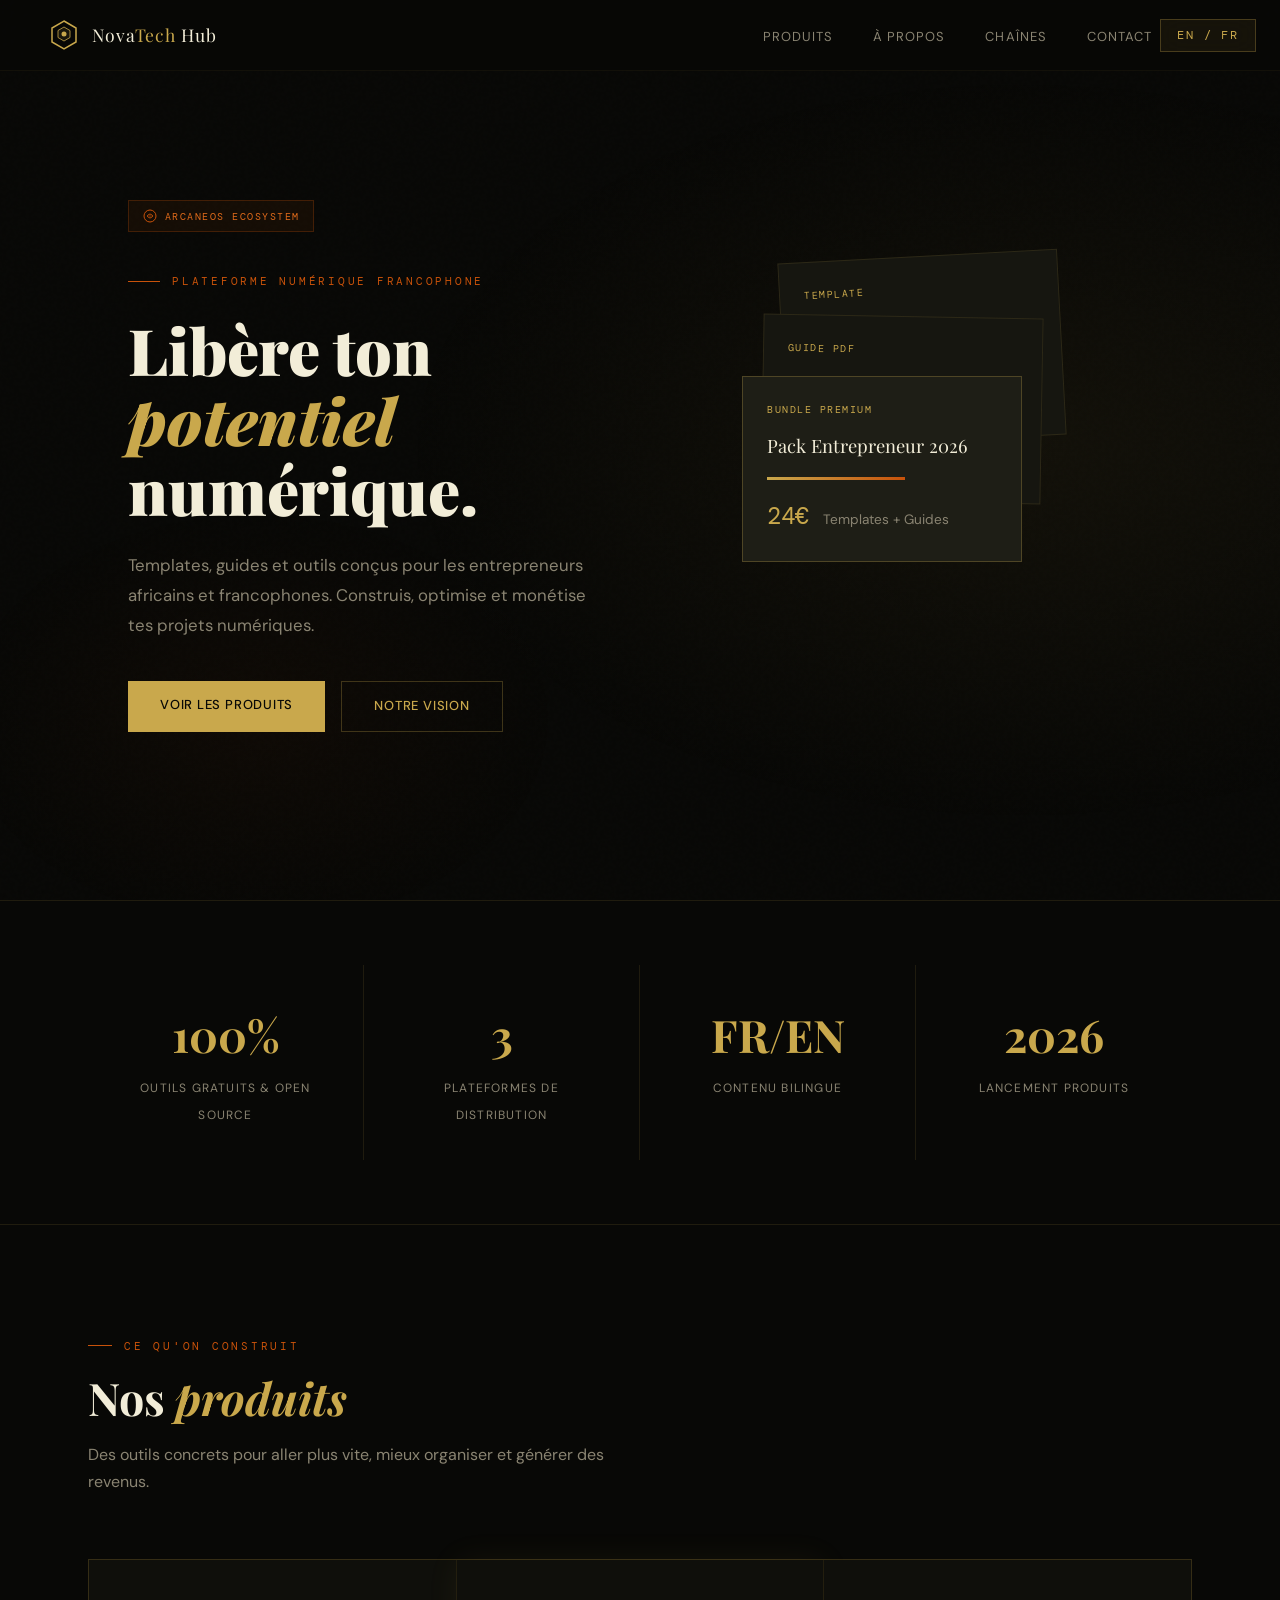
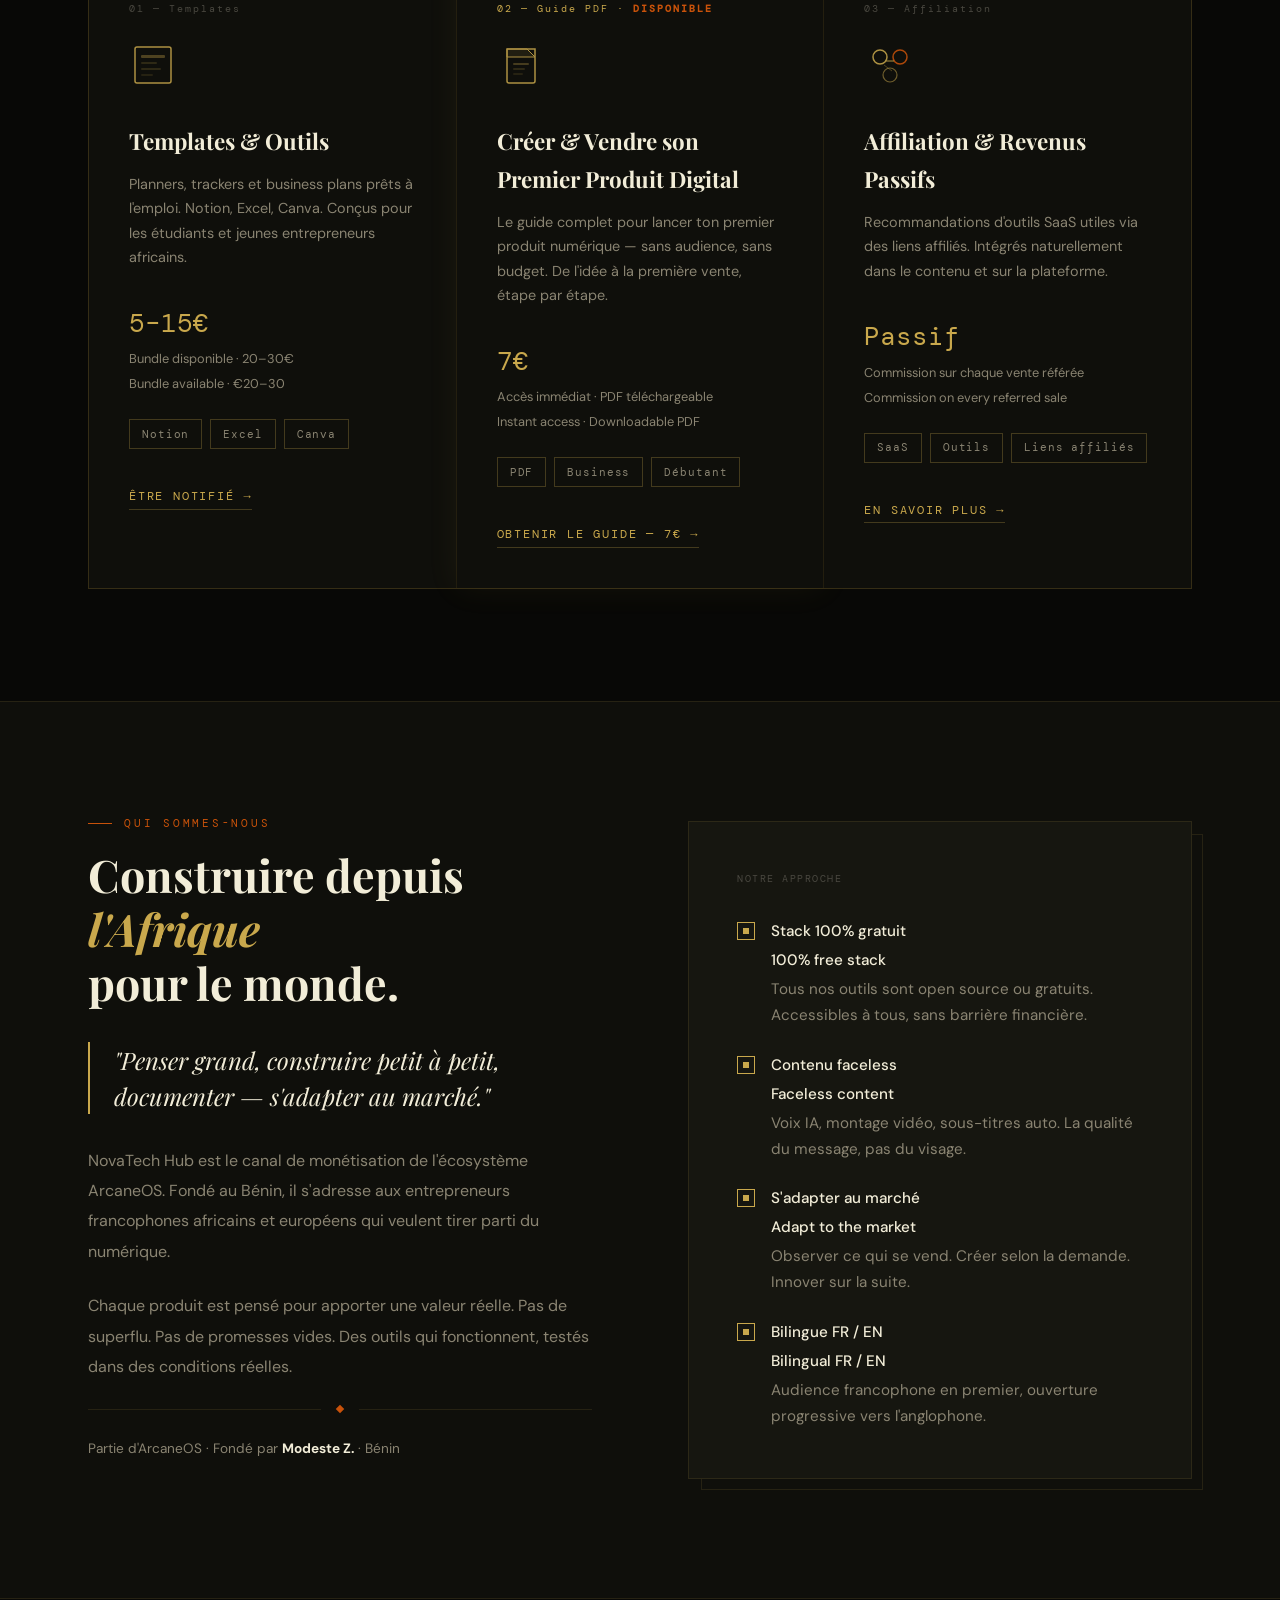
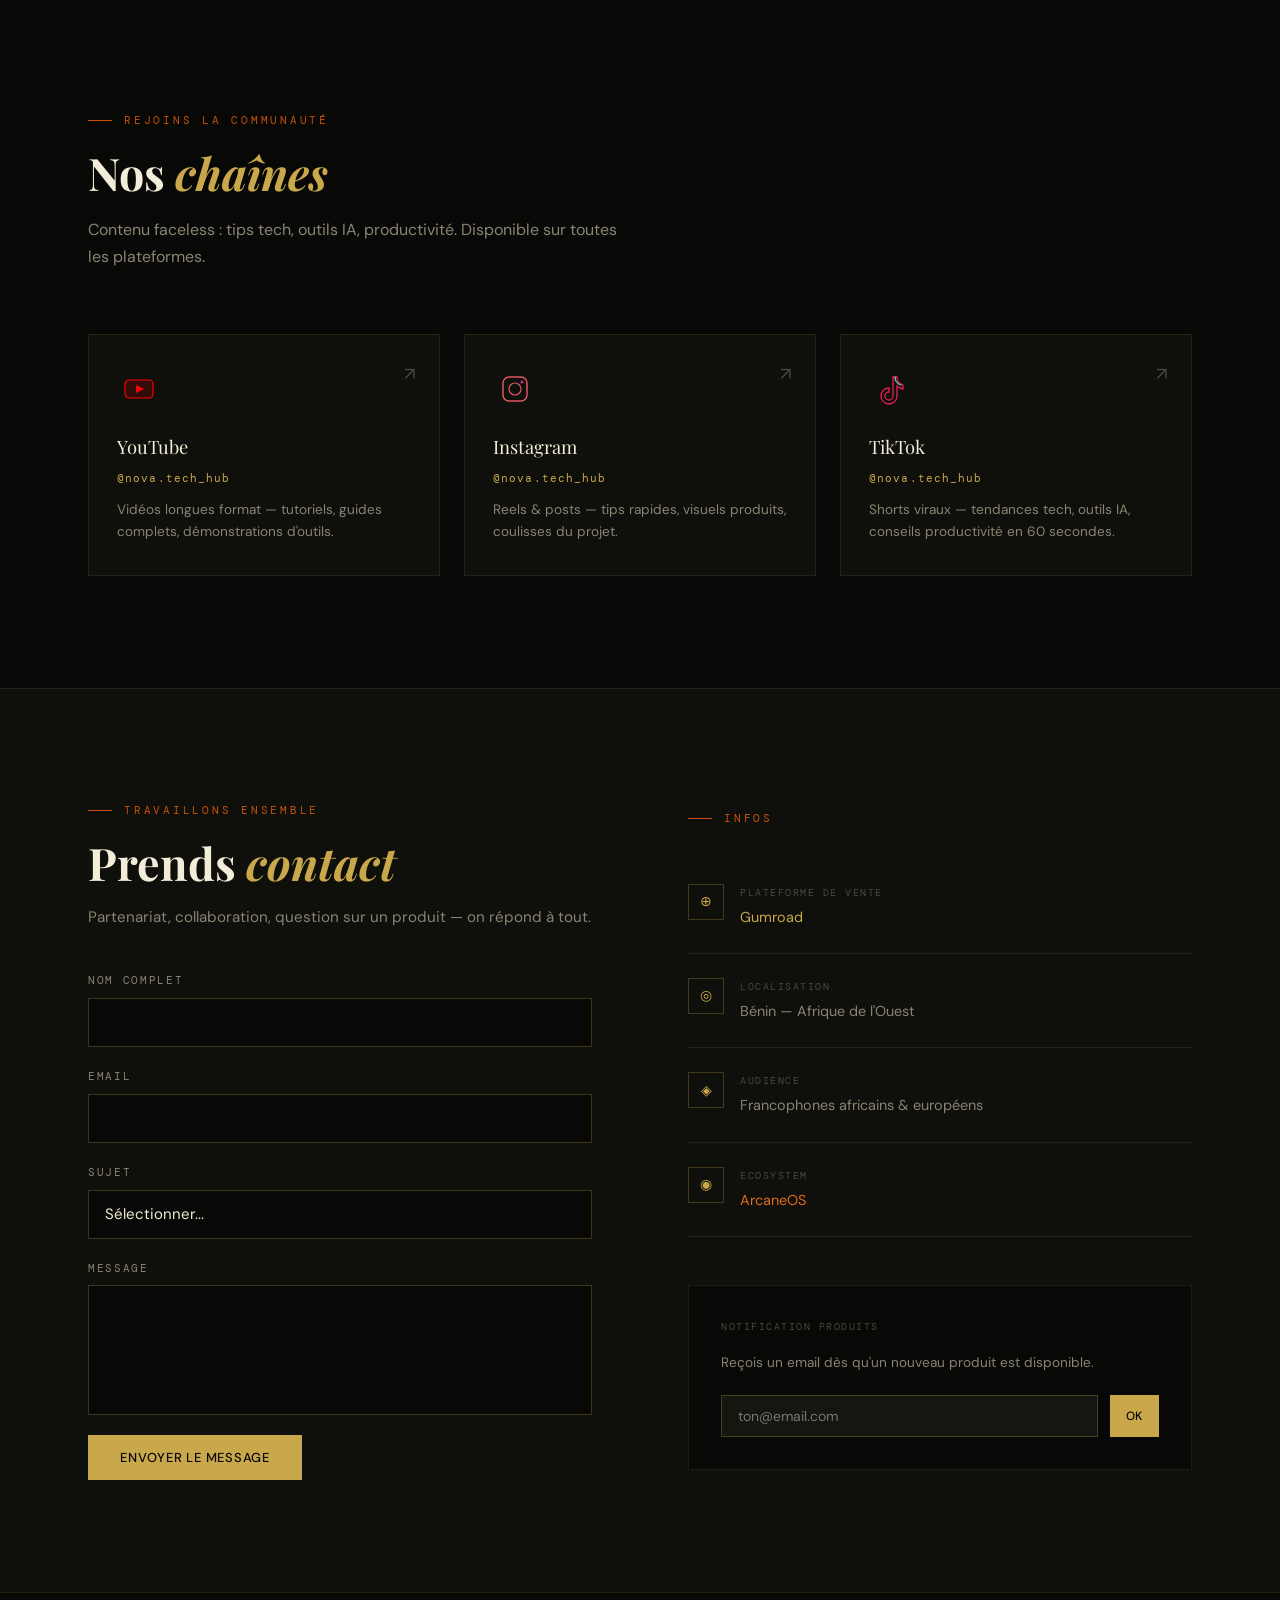
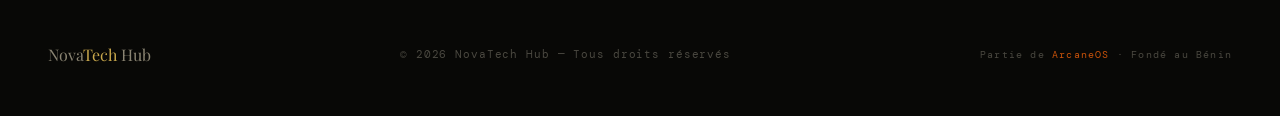
==== index.html @ 430e60ba "Add files via upload" ====
<!DOCTYPE html>
<html lang="fr">
<head>
<meta charset="UTF-8">
<meta name="viewport" content="width=device-width, initial-scale=1.0">
<title>NovaTech Hub — Libère ton potentiel numérique</title>
<meta name="description" content="Templates, guides et outils pour entrepreneurs africains et francophones. Construis ton futur numérique.">
<link rel="preconnect" href="https://fonts.googleapis.com">
<link rel="preconnect" href="https://fonts.gstatic.com" crossorigin>
<link href="https://fonts.googleapis.com/css2?family=Playfair+Display:wght@400;700;900&family=DM+Sans:wght@300;400;500&family=DM+Mono:wght@400&display=swap" rel="stylesheet">

<style>
  :root {
    --gold: #C9A84C;
    --gold-light: #E8C96A;
    --gold-dark: #8A6A1F;
    --copper: #C8520A;
    --copper-light: #E06B1A;
    --bg: #080806;
    --bg-2: #0F0F0B;
    --bg-3: #161610;
    --bg-4: #1E1E16;
    --text: #F2EDD8;
    --text-muted: #8A8472;
    --text-dim: #4A4840;
    --border: rgba(201,168,76,0.12);
    --border-strong: rgba(201,168,76,0.28);
    --font-serif: 'Playfair Display', Georgia, serif;
    --font-sans: 'DM Sans', sans-serif;
    --font-mono: 'DM Mono', monospace;
  }

  *, *::before, *::after { box-sizing: border-box; margin: 0; padding: 0; }

  html { scroll-behavior: smooth; }

  body {
    background: var(--bg);
    color: var(--text);
    font-family: var(--font-sans);
    font-size: 16px;
    line-height: 1.7;
    overflow-x: hidden;
  }

  /* ── NOISE OVERLAY ── */
  body::before {
    content: '';
    position: fixed;
    inset: 0;
    background-image: url("data:image/svg+xml,%3Csvg viewBox='0 0 256 256' xmlns='http://www.w3.org/2000/svg'%3E%3Cfilter id='noise'%3E%3CfeTurbulence type='fractalNoise' baseFrequency='0.9' numOctaves='4' stitchTiles='stitch'/%3E%3C/filter%3E%3Crect width='100%25' height='100%25' filter='url(%23noise)' opacity='0.03'/%3E%3C/svg%3E");
    pointer-events: none;
    z-index: 0;
    opacity: 0.4;
  }

  /* ── LANG SWITCH ── */
  .lang-btn {
    position: fixed;
    top: 1.2rem;
    right: 1.5rem;
    z-index: 1000;
    background: rgba(201,168,76,0.08);
    border: 1px solid var(--border-strong);
    color: var(--gold);
    font-family: var(--font-mono);
    font-size: 12px;
    letter-spacing: 0.15em;
    padding: 0.45rem 1rem;
    cursor: pointer;
    transition: all 0.3s;
    backdrop-filter: blur(12px);
  }
  .lang-btn:hover {
    background: rgba(201,168,76,0.18);
    border-color: var(--gold);
  }

  /* ── NAV ── */
  nav {
    position: fixed;
    top: 0; left: 0; right: 0;
    z-index: 900;
    display: flex;
    align-items: center;
    padding: 1.2rem 3rem;
    backdrop-filter: blur(20px);
    border-bottom: 1px solid rgba(201,168,76,0.06);
    background: rgba(8,8,6,0.7);
  }
  .nav-logo {
    display: flex;
    align-items: center;
    gap: 0.75rem;
    text-decoration: none;
  }
  .nav-logo-mark {
    width: 32px;
    height: 32px;
  }
  .nav-logo-text {
    font-family: var(--font-serif);
    font-size: 1.1rem;
    color: var(--text);
    letter-spacing: 0.05em;
  }
  .nav-logo-text span {
    color: var(--gold);
  }
  .nav-links {
    display: flex;
    gap: 2.5rem;
    margin-left: auto;
    margin-right: 5rem;
    list-style: none;
  }
  .nav-links a {
    color: var(--text-muted);
    text-decoration: none;
    font-size: 13px;
    letter-spacing: 0.08em;
    text-transform: uppercase;
    transition: color 0.2s;
  }
  .nav-links a:hover { color: var(--gold); }

  /* ── SECTIONS GÉNÉRALES ── */
  section { position: relative; z-index: 1; }

  .container {
    max-width: 1200px;
    margin: 0 auto;
    padding: 0 3rem;
  }

  /* ── HERO ── */
  #hero {
    min-height: 100vh;
    display: flex;
    align-items: center;
    padding: 8rem 0 6rem;
    position: relative;
    overflow: hidden;
  }
  .hero-bg {
    position: absolute;
    inset: 0;
    background:
      radial-gradient(ellipse 70% 60% at 80% 50%, rgba(201,168,76,0.06) 0%, transparent 70%),
      radial-gradient(ellipse 40% 40% at 20% 80%, rgba(200,82,10,0.04) 0%, transparent 60%);
  }
  .hero-grid {
    display: grid;
    grid-template-columns: 1fr 1fr;
    gap: 4rem;
    align-items: center;
  }
  .hero-eyebrow {
    font-family: var(--font-mono);
    font-size: 11px;
    letter-spacing: 0.25em;
    text-transform: uppercase;
    color: var(--copper);
    margin-bottom: 1.5rem;
    display: flex;
    align-items: center;
    gap: 0.75rem;
  }
  .hero-eyebrow::before {
    content: '';
    display: block;
    width: 32px;
    height: 1px;
    background: var(--copper);
  }
  .hero-title {
    font-family: var(--font-serif);
    font-size: clamp(2.8rem, 5vw, 4.2rem);
    font-weight: 900;
    line-height: 1.1;
    color: var(--text);
    margin-bottom: 1.5rem;
  }
  .hero-title .accent {
    color: var(--gold);
    font-style: italic;
  }
  .hero-sub {
    color: var(--text-muted);
    font-size: 1.05rem;
    line-height: 1.8;
    margin-bottom: 2.5rem;
    max-width: 480px;
  }
  .hero-ctas {
    display: flex;
    gap: 1rem;
    flex-wrap: wrap;
  }
  .btn-primary {
    background: var(--gold);
    color: var(--bg);
    padding: 0.85rem 2rem;
    font-family: var(--font-sans);
    font-size: 13px;
    font-weight: 500;
    letter-spacing: 0.06em;
    text-transform: uppercase;
    text-decoration: none;
    border: none;
    cursor: pointer;
    transition: all 0.25s;
    display: inline-block;
  }
  .btn-primary:hover {
    background: var(--gold-light);
    transform: translateY(-2px);
  }
  .btn-ghost {
    background: transparent;
    color: var(--gold);
    padding: 0.85rem 2rem;
    font-family: var(--font-sans);
    font-size: 13px;
    font-weight: 500;
    letter-spacing: 0.06em;
    text-transform: uppercase;
    text-decoration: none;
    border: 1px solid var(--border-strong);
    cursor: pointer;
    transition: all 0.25s;
    display: inline-block;
  }
  .btn-ghost:hover {
    border-color: var(--gold);
    background: rgba(201,168,76,0.08);
    transform: translateY(-2px);
  }

  /* Hero right - visual */
  .hero-visual {
    display: flex;
    justify-content: center;
    align-items: center;
    position: relative;
  }
  .hero-card-stack {
    position: relative;
    width: 340px;
    height: 420px;
  }
  .hcard {
    position: absolute;
    background: var(--bg-3);
    border: 1px solid var(--border);
    padding: 1.5rem;
    width: 280px;
    transition: transform 0.6s ease;
  }
  .hcard:nth-child(1) { top: 0; left: 40px; transform: rotate(-3deg); }
  .hcard:nth-child(2) { top: 60px; left: 20px; transform: rotate(1deg); }
  .hcard:nth-child(3) { top: 120px; left: 0; transform: rotate(0deg); z-index: 3; background: var(--bg-4); border-color: var(--border-strong); }
  .hcard-tag {
    font-family: var(--font-mono);
    font-size: 10px;
    letter-spacing: 0.15em;
    color: var(--gold);
    text-transform: uppercase;
    margin-bottom: 0.75rem;
  }
  .hcard-title {
    font-family: var(--font-serif);
    font-size: 1.15rem;
    color: var(--text);
    margin-bottom: 0.5rem;
  }
  .hcard-price {
    font-family: var(--font-mono);
    font-size: 1.5rem;
    color: var(--gold);
    margin-top: 1rem;
  }
  .hcard-price span {
    font-size: 0.85rem;
    color: var(--text-muted);
    font-family: var(--font-sans);
  }
  .hcard-bar {
    height: 3px;
    background: linear-gradient(90deg, var(--gold), var(--copper));
    margin: 1rem 0 0.5rem;
    width: 60%;
  }

  /* ── STATS ── */
  #stats {
    padding: 4rem 0;
    border-top: 1px solid var(--border);
    border-bottom: 1px solid var(--border);
  }
  .stats-grid {
    display: grid;
    grid-template-columns: repeat(4, 1fr);
    gap: 0;
  }
  .stat-item {
    padding: 2rem 2.5rem;
    border-right: 1px solid var(--border);
    text-align: center;
  }
  .stat-item:last-child { border-right: none; }
  .stat-num {
    font-family: var(--font-serif);
    font-size: 2.8rem;
    color: var(--gold);
    font-weight: 700;
    display: block;
  }
  .stat-label {
    font-size: 12px;
    letter-spacing: 0.1em;
    text-transform: uppercase;
    color: var(--text-muted);
    margin-top: 0.25rem;
  }

  /* ── SECTION HEADERS ── */
  .section-header {
    margin-bottom: 4rem;
  }
  .section-eyebrow {
    font-family: var(--font-mono);
    font-size: 11px;
    letter-spacing: 0.25em;
    text-transform: uppercase;
    color: var(--copper);
    margin-bottom: 1rem;
    display: flex;
    align-items: center;
    gap: 0.75rem;
  }
  .section-eyebrow::before {
    content: '';
    display: block;
    width: 24px;
    height: 1px;
    background: var(--copper);
  }
  .section-title {
    font-family: var(--font-serif);
    font-size: clamp(2rem, 3.5vw, 3rem);
    font-weight: 700;
    color: var(--text);
    line-height: 1.2;
  }
  .section-title .accent { color: var(--gold); font-style: italic; }
  .section-sub {
    color: var(--text-muted);
    font-size: 1rem;
    margin-top: 1rem;
    max-width: 540px;
  }

  /* ── PRODUITS ── */
  #produits {
    padding: 7rem 0;
  }
  .produits-grid {
    display: grid;
    grid-template-columns: repeat(3, 1fr);
    gap: 1px;
    background: var(--border);
    border: 1px solid var(--border);
  }
  .produit-card {
    background: var(--bg-2);
    padding: 2.5rem;
    position: relative;
    overflow: hidden;
    transition: background 0.3s;
  }
  .produit-card:hover {
    background: var(--bg-3);
  }
  .produit-card::before {
    content: '';
    position: absolute;
    top: 0; left: 0; right: 0;
    height: 2px;
    background: linear-gradient(90deg, var(--gold), var(--copper));
    transform: scaleX(0);
    transform-origin: left;
    transition: transform 0.4s;
  }
  .produit-card:hover::before {
    transform: scaleX(1);
  }
  .produit-num {
    font-family: var(--font-mono);
    font-size: 10px;
    letter-spacing: 0.2em;
    color: var(--text-dim);
    margin-bottom: 1.5rem;
  }
  .produit-icon {
    width: 48px;
    height: 48px;
    margin-bottom: 1.5rem;
    opacity: 0.85;
  }
  .produit-name {
    font-family: var(--font-serif);
    font-size: 1.4rem;
    color: var(--text);
    margin-bottom: 0.75rem;
  }
  .produit-desc {
    color: var(--text-muted);
    font-size: 0.9rem;
    line-height: 1.7;
    margin-bottom: 2rem;
  }
  .produit-price {
    font-family: var(--font-mono);
    font-size: 1.6rem;
    color: var(--gold);
    margin-bottom: 1.5rem;
  }
  .produit-price .range {
    font-size: 0.8rem;
    color: var(--text-muted);
    font-family: var(--font-sans);
    display: block;
    margin-top: 0.2rem;
  }
  .produit-tags {
    display: flex;
    gap: 0.5rem;
    flex-wrap: wrap;
    margin-bottom: 2rem;
  }
  .tag {
    font-size: 11px;
    padding: 0.3rem 0.75rem;
    border: 1px solid var(--border-strong);
    color: var(--text-muted);
    font-family: var(--font-mono);
    letter-spacing: 0.08em;
  }
  .produit-cta {
    display: inline-block;
    font-size: 12px;
    letter-spacing: 0.15em;
    text-transform: uppercase;
    color: var(--gold);
    text-decoration: none;
    border-bottom: 1px solid var(--border-strong);
    padding-bottom: 2px;
    transition: all 0.2s;
    font-family: var(--font-mono);
  }
  .produit-cta:hover {
    border-color: var(--gold);
    letter-spacing: 0.2em;
  }

  /* ── ABOUT / MANIFESTE ── */
  #manifeste {
    padding: 7rem 0;
    background: var(--bg-2);
    border-top: 1px solid var(--border);
    border-bottom: 1px solid var(--border);
  }
  .manifeste-grid {
    display: grid;
    grid-template-columns: 1fr 1fr;
    gap: 6rem;
    align-items: center;
  }
  .manifeste-text {
    position: relative;
  }
  .manifeste-quote {
    font-family: var(--font-serif);
    font-size: 1.5rem;
    color: var(--text);
    line-height: 1.5;
    font-style: italic;
    border-left: 2px solid var(--gold);
    padding-left: 1.5rem;
    margin: 2rem 0;
  }
  .manifeste-body {
    color: var(--text-muted);
    line-height: 1.9;
    margin-bottom: 1.5rem;
  }
  .manifeste-visual {
    position: relative;
  }
  .manifeste-visual-inner {
    background: var(--bg-3);
    border: 1px solid var(--border);
    padding: 3rem;
    position: relative;
  }
  .manifeste-visual-inner::after {
    content: '';
    position: absolute;
    bottom: -12px;
    right: -12px;
    width: 100%;
    height: 100%;
    border: 1px solid var(--border);
    z-index: -1;
  }
  .manifeste-list {
    list-style: none;
    display: flex;
    flex-direction: column;
    gap: 1.5rem;
  }
  .manifeste-list li {
    display: flex;
    gap: 1rem;
    align-items: flex-start;
  }
  .manifeste-list .check {
    width: 18px;
    height: 18px;
    border: 1px solid var(--gold);
    display: flex;
    align-items: center;
    justify-content: center;
    flex-shrink: 0;
    margin-top: 3px;
  }
  .manifeste-list .check::after {
    content: '';
    width: 6px;
    height: 6px;
    background: var(--gold);
    display: block;
  }
  .manifeste-list .item-text {
    color: var(--text-muted);
    font-size: 0.95rem;
  }
  .manifeste-list .item-text strong {
    color: var(--text);
    display: block;
    font-weight: 500;
    margin-bottom: 0.2rem;
  }

  /* ── CHAÎNES / PLATFORMS ── */
  #plateformes {
    padding: 7rem 0;
  }
  .plateformes-row {
    display: flex;
    gap: 1.5rem;
    margin-top: 3rem;
    flex-wrap: wrap;
  }
  .plateforme-card {
    flex: 1;
    min-width: 200px;
    background: var(--bg-2);
    border: 1px solid var(--border);
    padding: 2rem 1.75rem;
    transition: all 0.3s;
    position: relative;
    overflow: hidden;
    text-decoration: none;
  }
  .plateforme-card::after {
    content: '';
    position: absolute;
    bottom: 0; left: 0; right: 0;
    height: 2px;
    opacity: 0;
    transition: opacity 0.3s;
  }
  .plateforme-card.yt::after { background: #FF0000; }
  .plateforme-card.ig::after { background: linear-gradient(90deg, #F77737, #C13584); }
  .plateforme-card.tt::after { background: linear-gradient(90deg, #69C9D0, #EE1D52); }
  .plateforme-card:hover { background: var(--bg-3); border-color: var(--border-strong); }
  .plateforme-card:hover::after { opacity: 1; }
  .plateforme-icon-wrap {
    width: 44px;
    height: 44px;
    margin-bottom: 1.25rem;
    display: flex;
    align-items: center;
    justify-content: center;
  }
  .plateforme-name {
    font-family: var(--font-serif);
    font-size: 1.15rem;
    color: var(--text);
    margin-bottom: 0.4rem;
  }
  .plateforme-handle {
    font-family: var(--font-mono);
    font-size: 11px;
    color: var(--gold);
    letter-spacing: 0.1em;
    margin-bottom: 0.75rem;
    display: block;
  }
  .plateforme-desc {
    font-size: 0.85rem;
    color: var(--text-muted);
    line-height: 1.6;
  }
  .plateforme-arrow {
    position: absolute;
    top: 1.5rem;
    right: 1.5rem;
    color: var(--text-dim);
    font-size: 18px;
    transition: all 0.3s;
  }
  .plateforme-card:hover .plateforme-arrow {
    color: var(--gold);
    transform: translate(3px, -3px);
  }

  /* ── CONTACT ── */
  #contact {
    padding: 7rem 0;
    background: var(--bg-2);
    border-top: 1px solid var(--border);
  }
  .contact-grid {
    display: grid;
    grid-template-columns: 1fr 1fr;
    gap: 6rem;
    align-items: start;
  }
  .contact-form {
    display: flex;
    flex-direction: column;
    gap: 1.25rem;
  }
  .form-group {
    display: flex;
    flex-direction: column;
    gap: 0.5rem;
  }
  .form-group label {
    font-family: var(--font-mono);
    font-size: 11px;
    letter-spacing: 0.15em;
    text-transform: uppercase;
    color: var(--text-muted);
  }
  .form-group input,
  .form-group textarea,
  .form-group select {
    background: var(--bg);
    border: 1px solid var(--border-strong);
    color: var(--text);
    font-family: var(--font-sans);
    font-size: 15px;
    padding: 0.85rem 1rem;
    outline: none;
    transition: border-color 0.2s;
    -webkit-appearance: none;
    resize: none;
  }
  .form-group input:focus,
  .form-group textarea:focus,
  .form-group select:focus {
    border-color: var(--gold);
  }
  .form-group textarea { min-height: 130px; }
  .form-group select option { background: var(--bg-3); }
  .contact-info { padding-top: 0.5rem; }
  .contact-info-item {
    display: flex;
    gap: 1rem;
    padding: 1.5rem 0;
    border-bottom: 1px solid var(--border);
    align-items: flex-start;
  }
  .contact-info-item:first-child { border-top: 1px solid var(--border); }
  .contact-icon {
    width: 36px;
    height: 36px;
    border: 1px solid var(--border-strong);
    display: flex;
    align-items: center;
    justify-content: center;
    flex-shrink: 0;
    color: var(--gold);
    font-size: 14px;
  }
  .contact-info-label {
    font-family: var(--font-mono);
    font-size: 10px;
    letter-spacing: 0.15em;
    text-transform: uppercase;
    color: var(--text-dim);
    margin-bottom: 0.25rem;
  }
  .contact-info-value {
    color: var(--text-muted);
    font-size: 0.9rem;
  }
  .contact-info-value a {
    color: var(--gold);
    text-decoration: none;
  }

  /* ── ARCANE BADGE ── */
  .arcane-badge {
    display: inline-flex;
    align-items: center;
    gap: 0.5rem;
    background: rgba(200,82,10,0.07);
    border: 1px solid rgba(200,82,10,0.25);
    padding: 0.4rem 0.85rem;
    margin-bottom: 2.5rem;
    text-decoration: none;
  }
  .arcane-badge-text {
    font-family: var(--font-mono);
    font-size: 10px;
    letter-spacing: 0.15em;
    text-transform: uppercase;
    color: var(--copper-light);
  }

  /* ── FOOTER ── */
  footer {
    padding: 3rem;
    border-top: 1px solid var(--border);
    display: flex;
    justify-content: space-between;
    align-items: center;
    position: relative;
    z-index: 1;
    flex-wrap: wrap;
    gap: 1rem;
  }
  .footer-logo {
    font-family: var(--font-serif);
    font-size: 1rem;
    color: var(--text-muted);
  }
  .footer-logo span { color: var(--gold); }
  .footer-copy {
    font-family: var(--font-mono);
    font-size: 11px;
    color: var(--text-dim);
    letter-spacing: 0.08em;
  }
  .footer-arcane {
    font-family: var(--font-mono);
    font-size: 10px;
    color: var(--text-dim);
    letter-spacing: 0.12em;
  }
  .footer-arcane a {
    color: var(--copper);
    text-decoration: none;
  }

  /* ── SÉPARATEUR DÉCORATIF ── */
  .deco-sep {
    display: flex;
    align-items: center;
    gap: 1rem;
    margin: 1.5rem 0;
  }
  .deco-sep-line {
    flex: 1;
    height: 1px;
    background: var(--border);
  }
  .deco-sep-mark {
    width: 6px;
    height: 6px;
    background: var(--copper);
    transform: rotate(45deg);
  }

  /* ── ANIMATIONS ── */
  @keyframes fadeUp {
    from { opacity: 0; transform: translateY(24px); }
    to { opacity: 1; transform: translateY(0); }
  }
  @keyframes fadeIn {
    from { opacity: 0; }
    to { opacity: 1; }
  }
  .anim-1 { animation: fadeUp 0.7s ease forwards; opacity: 0; }
  .anim-2 { animation: fadeUp 0.7s 0.15s ease forwards; opacity: 0; }
  .anim-3 { animation: fadeUp 0.7s 0.3s ease forwards; opacity: 0; }
  .anim-4 { animation: fadeUp 0.7s 0.45s ease forwards; opacity: 0; }
  .anim-5 { animation: fadeUp 0.7s 0.6s ease forwards; opacity: 0; }

  /* ── RESPONSIVE ── */
  @media (max-width: 900px) {
    nav { padding: 1rem 1.5rem; }
    .nav-links { display: none; }
    .container { padding: 0 1.5rem; }
    .hero-grid { grid-template-columns: 1fr; }
    .hero-visual { display: none; }
    .stats-grid { grid-template-columns: repeat(2, 1fr); }
    .stat-item { border-right: none; border-bottom: 1px solid var(--border); }
    .produits-grid { grid-template-columns: 1fr; }
    .manifeste-grid { grid-template-columns: 1fr; gap: 3rem; }
    .contact-grid { grid-template-columns: 1fr; gap: 3rem; }
    .hero-title { font-size: 2.4rem; }
    .section-title { font-size: 1.9rem; }
  }

  /* ── HIDDEN PAR DÉFAUT (gestion langue) ── */
  [data-en] { display: none; }
  body.lang-en [data-fr] { display: none; }
  body.lang-en [data-en] { display: block; }
  body.lang-en .inline-en { display: inline !important; }
  body.lang-en .inline-fr { display: none !important; }
  .inline-en { display: none; }
  .inline-fr { display: inline; }
</style>
</head>
<body>

<!-- LANG SWITCH -->
<button class="lang-btn" id="langToggle" onclick="toggleLang()">EN / FR</button>

<!-- NAV -->
<nav>
  <a href="#hero" class="nav-logo">
    <svg class="nav-logo-mark" viewBox="0 0 32 32" fill="none">
      <!-- NovaTech Hub mark simplifié hexagonale -->
      <polygon points="16,2 28,9 28,23 16,30 4,23 4,9" fill="none" stroke="#C9A84C" stroke-width="1.5"/>
      <polygon points="16,8 22,11.5 22,18.5 16,22 10,18.5 10,11.5" fill="rgba(201,168,76,0.1)" stroke="#C9A84C" stroke-width="0.8"/>
      <circle cx="16" cy="15" r="2.5" fill="#C9A84C"/>
    </svg>
    <span class="nav-logo-text">Nova<span>Tech</span> Hub</span>
  </a>
  <ul class="nav-links">
    <li><a href="#produits" data-fr>Produits</a><a href="#produits" data-en>Products</a></li>
    <li><a href="#manifeste" data-fr>À propos</a><a href="#manifeste" data-en>About</a></li>
    <li><a href="#plateformes" data-fr>Chaînes</a><a href="#plateformes" data-en>Channels</a></li>
    <li><a href="#contact" data-fr>Contact</a><a href="#contact" data-en>Contact</a></li>
  </ul>
</nav>

<!-- HERO -->
<section id="hero">
  <div class="hero-bg"></div>
  <div class="container">
    <div class="hero-grid">
      <div>
        <a href="#" class="arcane-badge anim-1">
          <svg width="14" height="14" viewBox="0 0 14 14" fill="none">
            <circle cx="7" cy="7" r="6" stroke="#C8520A" stroke-width="1"/>
            <path d="M4 7 Q7 3 10 7 Q7 11 4 7Z" fill="rgba(200,82,10,0.3)" stroke="#C8520A" stroke-width="0.8"/>
          </svg>
          <span class="arcane-badge-text">ArcaneOS Ecosystem</span>
        </a>
        <p class="hero-eyebrow anim-1">
          <span class="inline-fr">Plateforme numérique francophone</span>
          <span class="inline-en">Francophone Digital Platform</span>
        </p>
        <h1 class="hero-title anim-2">
          <span data-fr>Libère ton<br><span class="accent">potentiel</span><br>numérique.</span>
          <span data-en>Unlock your<br><span class="accent">digital</span><br>potential.</span>
        </h1>
        <p class="hero-sub anim-3" data-fr>
          Templates, guides et outils conçus pour les entrepreneurs africains et francophones. Construis, optimise et monétise tes projets numériques.
        </p>
        <p class="hero-sub anim-3" data-en>
          Templates, guides, and tools designed for African and francophone entrepreneurs. Build, optimize, and monetize your digital projects.
        </p>
        <div class="hero-ctas anim-4">
          <a href="#produits" class="btn-primary">
            <span class="inline-fr">Voir les produits</span>
            <span class="inline-en">Browse products</span>
          </a>
          <a href="#manifeste" class="btn-ghost">
            <span class="inline-fr">Notre vision</span>
            <span class="inline-en">Our vision</span>
          </a>
        </div>
      </div>
      <div class="hero-visual anim-5">
        <div class="hero-card-stack">
          <div class="hcard">
            <div class="hcard-tag">Template</div>
            <div class="hcard-title">Budget Personnel</div>
            <div class="hcard-bar"></div>
            <div class="hcard-price">7€ <span>Notion</span></div>
          </div>
          <div class="hcard">
            <div class="hcard-tag">Guide PDF</div>
            <div class="hcard-title">5 Outils IA Gratuits</div>
            <div class="hcard-bar"></div>
            <div class="hcard-price">9€ <span>20 pages</span></div>
          </div>
          <div class="hcard">
            <div class="hcard-tag">Bundle Premium</div>
            <div class="hcard-title">Pack Entrepreneur 2026</div>
            <div class="hcard-bar"></div>
            <div class="hcard-price">24€ <span>Templates + Guides</span></div>
          </div>
        </div>
      </div>
    </div>
  </div>
</section>

<!-- STATS -->
<section id="stats">
  <div class="container">
    <div class="stats-grid">
      <div class="stat-item">
        <span class="stat-num">100%</span>
        <span class="stat-label" data-fr>Outils gratuits & open source</span>
        <span class="stat-label" data-en>Free & open source tools</span>
      </div>
      <div class="stat-item">
        <span class="stat-num">3</span>
        <span class="stat-label" data-fr>Plateformes de distribution</span>
        <span class="stat-label" data-en>Distribution platforms</span>
      </div>
      <div class="stat-item">
        <span class="stat-num">FR/EN</span>
        <span class="stat-label" data-fr>Contenu bilingue</span>
        <span class="stat-label" data-en>Bilingual content</span>
      </div>
      <div class="stat-item">
        <span class="stat-num">2026</span>
        <span class="stat-label" data-fr>Lancement produits</span>
        <span class="stat-label" data-en>Products launch</span>
      </div>
    </div>
  </div>
</section>

<!-- PRODUITS -->
<section id="produits">
  <div class="container">
    <div class="section-header">
      <p class="section-eyebrow">
        <span class="inline-fr">Ce qu'on construit</span>
        <span class="inline-en">What we build</span>
      </p>
      <h2 class="section-title">
        <span data-fr>Nos <span class="accent">produits</span></span>
        <span data-en>Our <span class="accent">products</span></span>
      </h2>
      <p class="section-sub" data-fr>Des outils concrets pour aller plus vite, mieux organiser et générer des revenus.</p>
      <p class="section-sub" data-en>Concrete tools to move faster, organize better, and generate income.</p>
    </div>
    <div class="produits-grid">

      <!-- Produit A -->
      <div class="produit-card">
        <div class="produit-num">01 — Templates</div>
        <svg class="produit-icon" viewBox="0 0 48 48" fill="none">
          <rect x="6" y="6" width="36" height="36" rx="2" stroke="#C9A84C" stroke-width="1.5"/>
          <rect x="12" y="14" width="24" height="3" rx="1" fill="rgba(201,168,76,0.4)"/>
          <rect x="12" y="21" width="16" height="2" rx="1" fill="rgba(201,168,76,0.2)"/>
          <rect x="12" y="27" width="20" height="2" rx="1" fill="rgba(201,168,76,0.2)"/>
          <rect x="12" y="33" width="12" height="2" rx="1" fill="rgba(201,168,76,0.15)"/>
        </svg>
        <h3 class="produit-name" data-fr>Templates & Outils</h3>
        <h3 class="produit-name" data-en>Templates & Tools</h3>
        <p class="produit-desc" data-fr>Planners, trackers et business plans prêts à l'emploi. Notion, Excel, Canva. Conçus pour les étudiants et jeunes entrepreneurs africains.</p>
        <p class="produit-desc" data-en>Ready-to-use planners, trackers and business plans. Notion, Excel, Canva. Designed for students and young African entrepreneurs.</p>
        <div class="produit-price">
          5–15€
          <span class="range" data-fr>Bundle disponible · 20–30€</span>
          <span class="range" data-en>Bundle available · €20–30</span>
        </div>
        <div class="produit-tags">
          <span class="tag">Notion</span>
          <span class="tag">Excel</span>
          <span class="tag">Canva</span>
        </div>
        <a href="#contact" class="produit-cta">
          <span class="inline-fr">Être notifié →</span>
          <span class="inline-en">Get notified →</span>
        </a>
      </div>

      <!-- Produit B -->
      <div class="produit-card" style="border-color: rgba(201,168,76,0.35); box-shadow: 0 0 32px rgba(201,168,76,0.07);">
        <div class="produit-num" style="color: var(--gold);">02 — Guide PDF · <span style="color: var(--copper); font-weight:600;">DISPONIBLE</span></div>
        <svg class="produit-icon" viewBox="0 0 48 48" fill="none">
          <path d="M10 8h28v32a2 2 0 0 1-2 2H12a2 2 0 0 1-2-2V8Z" stroke="#C9A84C" stroke-width="1.5"/>
          <path d="M10 8h20l8 8H10V8Z" fill="rgba(201,168,76,0.12)" stroke="#C9A84C" stroke-width="1"/>
          <rect x="16" y="22" width="16" height="2" rx="1" fill="rgba(201,168,76,0.35)"/>
          <rect x="16" y="27" width="12" height="2" rx="1" fill="rgba(201,168,76,0.2)"/>
          <rect x="16" y="32" width="10" height="2" rx="1" fill="rgba(201,168,76,0.15)"/>
        </svg>
        <h3 class="produit-name" data-fr>Créer &amp; Vendre son Premier Produit Digital</h3>
        <h3 class="produit-name" data-en>Create &amp; Sell Your First Digital Product</h3>
        <p class="produit-desc" data-fr>Le guide complet pour lancer ton premier produit numérique — sans audience, sans budget. De l'idée à la première vente, étape par étape.</p>
        <p class="produit-desc" data-en>The complete guide to launch your first digital product — no audience, no budget needed. From idea to first sale, step by step.</p>
        <div class="produit-price">
          7€
          <span class="range" data-fr>Accès immédiat · PDF téléchargeable</span>
          <span class="range" data-en>Instant access · Downloadable PDF</span>
        </div>
        <div class="produit-tags">
          <span class="tag">PDF</span>
          <span class="tag">Business</span>
          <span class="tag">Débutant</span>
        </div>
        <a href="GUMROAD_LINK_ICI" class="produit-cta" target="_blank" rel="noopener">
          <span class="inline-fr">Obtenir le guide — 7€ →</span>
          <span class="inline-en">Get the guide — €7 →</span>
        </a>
      </div>

      <!-- Produit C -->
      <div class="produit-card">
        <div class="produit-num">03 — Affiliation</div>
        <svg class="produit-icon" viewBox="0 0 48 48" fill="none">
          <circle cx="16" cy="16" r="7" stroke="#C9A84C" stroke-width="1.5"/>
          <circle cx="36" cy="16" r="7" stroke="#C8520A" stroke-width="1.5"/>
          <circle cx="26" cy="34" r="7" stroke="#C9A84C" stroke-width="1.2" stroke-opacity="0.6"/>
          <line x1="22" y1="20" x2="30" y2="20" stroke="#C9A84C" stroke-width="1"/>
          <line x1="20" y1="24" x2="28" y2="30" stroke="#C9A84C" stroke-width="0.8" stroke-opacity="0.5"/>
        </svg>
        <h3 class="produit-name" data-fr>Affiliation & Revenus Passifs</h3>
        <h3 class="produit-name" data-en>Affiliate & Passive Income</h3>
        <p class="produit-desc" data-fr>Recommandations d'outils SaaS utiles via des liens affiliés. Intégrés naturellement dans le contenu et sur la plateforme.</p>
        <p class="produit-desc" data-en>Recommendations of useful SaaS tools via affiliate links. Naturally integrated into content and on the platform.</p>
        <div class="produit-price">
          Passif
          <span class="range" data-fr>Commission sur chaque vente référée</span>
          <span class="range" data-en>Commission on every referred sale</span>
        </div>
        <div class="produit-tags">
          <span class="tag">SaaS</span>
          <span class="tag">Outils</span>
          <span class="tag">Liens affiliés</span>
        </div>
        <a href="#contact" class="produit-cta">
          <span class="inline-fr">En savoir plus →</span>
          <span class="inline-en">Learn more →</span>
        </a>
      </div>
    </div>
  </div>
</section>

<!-- MANIFESTE / ABOUT -->
<section id="manifeste">
  <div class="container">
    <div class="manifeste-grid">
      <div class="manifeste-text">
        <p class="section-eyebrow">
          <span class="inline-fr">Qui sommes-nous</span>
          <span class="inline-en">Who we are</span>
        </p>
        <h2 class="section-title">
          <span data-fr>Construire depuis <span class="accent">l'Afrique</span><br>pour le monde.</span>
          <span data-en>Building from <span class="accent">Africa</span><br>for the world.</span>
        </h2>
        <blockquote class="manifeste-quote" data-fr>
          "Penser grand, construire petit à petit, documenter — s'adapter au marché."
        </blockquote>
        <blockquote class="manifeste-quote" data-en>
          "Think big, build step by step, document — adapt to the market."
        </blockquote>
        <p class="manifeste-body" data-fr>
          NovaTech Hub est le canal de monétisation de l'écosystème ArcaneOS. Fondé au Bénin, il s'adresse aux entrepreneurs francophones africains et européens qui veulent tirer parti du numérique.
        </p>
        <p class="manifeste-body" data-en>
          NovaTech Hub is the monetization channel of the ArcaneOS ecosystem. Founded in Benin, it targets African and European francophone entrepreneurs who want to leverage the digital world.
        </p>
        <p class="manifeste-body" data-fr>
          Chaque produit est pensé pour apporter une valeur réelle. Pas de superflu. Pas de promesses vides. Des outils qui fonctionnent, testés dans des conditions réelles.
        </p>
        <p class="manifeste-body" data-en>
          Every product is designed to bring real value. No fluff. No empty promises. Tools that work, tested in real conditions.
        </p>
        <div class="deco-sep">
          <div class="deco-sep-line"></div>
          <div class="deco-sep-mark"></div>
          <div class="deco-sep-line"></div>
        </div>
        <p class="manifeste-body" style="font-size:0.85rem;" data-fr>
          Partie d'ArcaneOS · Fondé par <strong style="color: var(--text);">Modeste Z.</strong> · Bénin
        </p>
        <p class="manifeste-body" style="font-size:0.85rem;" data-en>
          Part of ArcaneOS · Founded by <strong style="color: var(--text);">Modeste Z.</strong> · Benin
        </p>
      </div>
      <div class="manifeste-visual">
        <div class="manifeste-visual-inner">
          <p style="font-family: var(--font-mono); font-size:10px; letter-spacing:0.15em; color: var(--text-dim); text-transform:uppercase; margin-bottom:2rem;" data-fr>Notre approche</p>
          <p style="font-family: var(--font-mono); font-size:10px; letter-spacing:0.15em; color: var(--text-dim); text-transform:uppercase; margin-bottom:2rem;" data-en>Our approach</p>
          <ul class="manifeste-list">
            <li>
              <div class="check"></div>
              <div class="item-text">
                <strong data-fr>Stack 100% gratuit</strong>
                <strong data-en>100% free stack</strong>
                <span data-fr>Tous nos outils sont open source ou gratuits. Accessibles à tous, sans barrière financière.</span>
                <span data-en>All our tools are open source or free. Accessible to everyone, no financial barrier.</span>
              </div>
            </li>
            <li>
              <div class="check"></div>
              <div class="item-text">
                <strong data-fr>Contenu faceless</strong>
                <strong data-en>Faceless content</strong>
                <span data-fr>Voix IA, montage vidéo, sous-titres auto. La qualité du message, pas du visage.</span>
                <span data-en>AI voice, video editing, auto subtitles. Quality of the message, not the face.</span>
              </div>
            </li>
            <li>
              <div class="check"></div>
              <div class="item-text">
                <strong data-fr>S'adapter au marché</strong>
                <strong data-en>Adapt to the market</strong>
                <span data-fr>Observer ce qui se vend. Créer selon la demande. Innover sur la suite.</span>
                <span data-en>Watch what sells. Create based on demand. Innovate from there.</span>
              </div>
            </li>
            <li>
              <div class="check"></div>
              <div class="item-text">
                <strong data-fr>Bilingue FR / EN</strong>
                <strong data-en>Bilingual FR / EN</strong>
                <span data-fr>Audience francophone en premier, ouverture progressive vers l'anglophone.</span>
                <span data-en>Francophone audience first, gradual expansion to English speakers.</span>
              </div>
            </li>
          </ul>
        </div>
      </div>
    </div>
  </div>
</section>

<!-- PLATEFORMES -->
<section id="plateformes">
  <div class="container">
    <div class="section-header">
      <p class="section-eyebrow">
        <span class="inline-fr">Rejoins la communauté</span>
        <span class="inline-en">Join the community</span>
      </p>
      <h2 class="section-title">
        <span data-fr>Nos <span class="accent">chaînes</span></span>
        <span data-en>Our <span class="accent">channels</span></span>
      </h2>
      <p class="section-sub" data-fr>Contenu faceless : tips tech, outils IA, productivité. Disponible sur toutes les plateformes.</p>
      <p class="section-sub" data-en>Faceless content: tech tips, AI tools, productivity. Available on all platforms.</p>
    </div>
    <div class="plateformes-row">

      <a href="https://youtube.com/@nova.tech_hub" target="_blank" class="plateforme-card yt">
        <span class="plateforme-arrow">↗</span>
        <div class="plateforme-icon-wrap">
          <svg width="32" height="32" viewBox="0 0 32 32" fill="none">
            <rect x="2" y="7" width="28" height="18" rx="4" fill="rgba(255,0,0,0.15)" stroke="#FF0000" stroke-width="1.2"/>
            <path d="M13 12L21 16L13 20V12Z" fill="#FF0000"/>
          </svg>
        </div>
        <div class="plateforme-name">YouTube</div>
        <span class="plateforme-handle">@nova.tech_hub</span>
        <p class="plateforme-desc" data-fr>Vidéos longues format — tutoriels, guides complets, démonstrations d'outils.</p>
        <p class="plateforme-desc" data-en>Long-form videos — tutorials, complete guides, tool demos.</p>
      </a>

      <a href="https://instagram.com/nova.tech_hub" target="_blank" class="plateforme-card ig">
        <span class="plateforme-arrow">↗</span>
        <div class="plateforme-icon-wrap">
          <svg width="32" height="32" viewBox="0 0 32 32" fill="none">
            <rect x="4" y="4" width="24" height="24" rx="6" stroke="url(#ig)" stroke-width="1.5"/>
            <circle cx="16" cy="16" r="6" stroke="url(#ig)" stroke-width="1.2"/>
            <circle cx="23" cy="9" r="1.5" fill="#C13584"/>
            <defs>
              <linearGradient id="ig" x1="4" y1="28" x2="28" y2="4">
                <stop offset="0%" stop-color="#F77737"/>
                <stop offset="100%" stop-color="#C13584"/>
              </linearGradient>
            </defs>
          </svg>
        </div>
        <div class="plateforme-name">Instagram</div>
        <span class="plateforme-handle">@nova.tech_hub</span>
        <p class="plateforme-desc" data-fr>Reels & posts — tips rapides, visuels produits, coulisses du projet.</p>
        <p class="plateforme-desc" data-en>Reels & posts — quick tips, product visuals, behind the scenes.</p>
      </a>

      <a href="https://tiktok.com/@nova.tech_hub" target="_blank" class="plateforme-card tt">
        <span class="plateforme-arrow">↗</span>
        <div class="plateforme-icon-wrap">
          <svg width="32" height="32" viewBox="0 0 32 32" fill="none">
            <path d="M22 4c0 4 3 7 6 8v4c-2-0.5-4-1.5-6-3v10a8 8 0 1 1-8-8v4a4 4 0 1 0 4 4V4h4Z" fill="none" stroke="#EE1D52" stroke-width="1.3"/>
            <path d="M20 4c0 4 3 7 6 8" stroke="#69C9D0" stroke-width="1.3" stroke-linecap="round"/>
          </svg>
        </div>
        <div class="plateforme-name">TikTok</div>
        <span class="plateforme-handle">@nova.tech_hub</span>
        <p class="plateforme-desc" data-fr>Shorts viraux — tendances tech, outils IA, conseils productivité en 60 secondes.</p>
        <p class="plateforme-desc" data-en>Viral shorts — tech trends, AI tools, productivity tips in 60 seconds.</p>
      </a>

    </div>
  </div>
</section>

<!-- CONTACT -->
<section id="contact">
  <div class="container">
    <div class="contact-grid">
      <div>
        <p class="section-eyebrow">
          <span class="inline-fr">Travaillons ensemble</span>
          <span class="inline-en">Let's work together</span>
        </p>
        <h2 class="section-title" style="margin-bottom: 1rem;">
          <span data-fr>Prends <span class="accent">contact</span></span>
          <span data-en>Get in <span class="accent">touch</span></span>
        </h2>
        <p style="color: var(--text-muted); font-size:0.95rem; margin-bottom:2.5rem;" data-fr>
          Partenariat, collaboration, question sur un produit — on répond à tout.
        </p>
        <p style="color: var(--text-muted); font-size:0.95rem; margin-bottom:2.5rem;" data-en>
          Partnership, collaboration, product question — we respond to everything.
        </p>

        <form class="contact-form" action="https://formspree.io/f/VOTRE_ID" method="POST">
          <div class="form-group">
            <label for="name" data-fr>Nom complet</label>
            <label for="name" data-en>Full name</label>
            <input type="text" id="name" name="name" required>
          </div>
          <div class="form-group">
            <label for="email">Email</label>
            <input type="email" id="email" name="email" required>
          </div>
          <div class="form-group">
            <label for="sujet" data-fr>Sujet</label>
            <label for="sujet" data-en>Subject</label>
            <select id="sujet" name="sujet">
              <option value="" data-fr>Sélectionner...</option>
              <option value="" data-en>Select...</option>
              <option data-fr>Question produit</option>
              <option data-en>Product question</option>
              <option data-fr>Partenariat</option>
              <option data-en>Partnership</option>
              <option data-fr>Collaboration contenu</option>
              <option data-en>Content collaboration</option>
              <option data-fr>Autre</option>
              <option data-en>Other</option>
            </select>
          </div>
          <div class="form-group">
            <label for="message">Message</label>
            <textarea id="message" name="message" required></textarea>
          </div>
          <button type="submit" class="btn-primary" style="align-self:flex-start;">
            <span class="inline-fr">Envoyer le message</span>
            <span class="inline-en">Send message</span>
          </button>
        </form>
      </div>

      <div class="contact-info">
        <p class="section-eyebrow" style="margin-bottom: 2rem;">
          <span class="inline-fr">Infos</span>
          <span class="inline-en">Info</span>
        </p>
        <div class="contact-info-item">
          <div class="contact-icon">⊕</div>
          <div>
            <div class="contact-info-label" data-fr>Plateforme de vente</div>
            <div class="contact-info-label" data-en>Sales platform</div>
            <div class="contact-info-value">
              <a href="https://gumroad.com" target="_blank">Gumroad</a>
            </div>
          </div>
        </div>
        <div class="contact-info-item">
          <div class="contact-icon">◎</div>
          <div>
            <div class="contact-info-label" data-fr>Localisation</div>
            <div class="contact-info-label" data-en>Location</div>
            <div class="contact-info-value" data-fr>Bénin — Afrique de l'Ouest</div>
            <div class="contact-info-value" data-en>Benin — West Africa</div>
          </div>
        </div>
        <div class="contact-info-item">
          <div class="contact-icon">◈</div>
          <div>
            <div class="contact-info-label" data-fr>Audience</div>
            <div class="contact-info-label" data-en>Audience</div>
            <div class="contact-info-value" data-fr>Francophones africains & européens</div>
            <div class="contact-info-value" data-en>African & European francophones</div>
          </div>
        </div>
        <div class="contact-info-item">
          <div class="contact-icon">◉</div>
          <div>
            <div class="contact-info-label">Ecosystem</div>
            <div class="contact-info-value">
              <a href="#" style="color: var(--copper-light);">ArcaneOS</a>
            </div>
          </div>
        </div>

        <div style="margin-top: 3rem; padding: 2rem; background: var(--bg); border: 1px solid var(--border);">
          <p style="font-family: var(--font-mono); font-size: 10px; letter-spacing:0.15em; color: var(--text-dim); text-transform:uppercase; margin-bottom: 1rem;" data-fr>Notification produits</p>
          <p style="font-family: var(--font-mono); font-size: 10px; letter-spacing:0.15em; color: var(--text-dim); text-transform:uppercase; margin-bottom: 1rem;" data-en>Product notifications</p>
          <p style="font-size: 0.85rem; color: var(--text-muted); margin-bottom: 1.25rem;" data-fr>Reçois un email dès qu'un nouveau produit est disponible.</p>
          <p style="font-size: 0.85rem; color: var(--text-muted); margin-bottom: 1.25rem;" data-en>Get notified by email when a new product drops.</p>
          <div style="display: flex; gap: 0.75rem;">
            <input type="email" placeholder="ton@email.com" style="background:var(--bg-3); border:1px solid var(--border-strong); color:var(--text); font-family:var(--font-sans); font-size:14px; padding:0.7rem 1rem; outline:none; flex:1;">
            <button class="btn-primary" style="white-space:nowrap; font-size:12px; padding: 0.7rem 1rem;">OK</button>
          </div>
        </div>
      </div>
    </div>
  </div>
</section>

<!-- FOOTER -->
<footer>
  <div class="footer-logo">Nova<span>Tech</span> Hub</div>
  <div class="footer-copy" data-fr>© 2026 NovaTech Hub — Tous droits réservés</div>
  <div class="footer-copy" data-en>© 2026 NovaTech Hub — All rights reserved</div>
  <div class="footer-arcane" data-fr>Partie de <a href="#">ArcaneOS</a> · Fondé au Bénin</div>
  <div class="footer-arcane" data-en>Part of <a href="#">ArcaneOS</a> · Founded in Benin</div>
</footer>

<script>
  function toggleLang() {
    const body = document.body;
    const btn = document.getElementById('langToggle');
    if (body.classList.contains('lang-en')) {
      body.classList.remove('lang-en');
      btn.textContent = 'EN / FR';
      document.documentElement.lang = 'fr';
    } else {
      body.classList.add('lang-en');
      btn.textContent = 'FR / EN';
      document.documentElement.lang = 'en';
    }
  }

  // Smooth reveal on scroll
  const observer = new IntersectionObserver((entries) => {
    entries.forEach(entry => {
      if (entry.isIntersecting) {
        entry.target.style.opacity = '1';
        entry.target.style.transform = 'translateY(0)';
      }
    });
  }, { threshold: 0.1 });

  document.querySelectorAll('.produit-card, .plateforme-card, .stat-item').forEach(el => {
    el.style.opacity = '0';
    el.style.transform = 'translateY(20px)';
    el.style.transition = 'opacity 0.6s ease, transform 0.6s ease';
    observer.observe(el);
  });
</script>

</body>
</html>
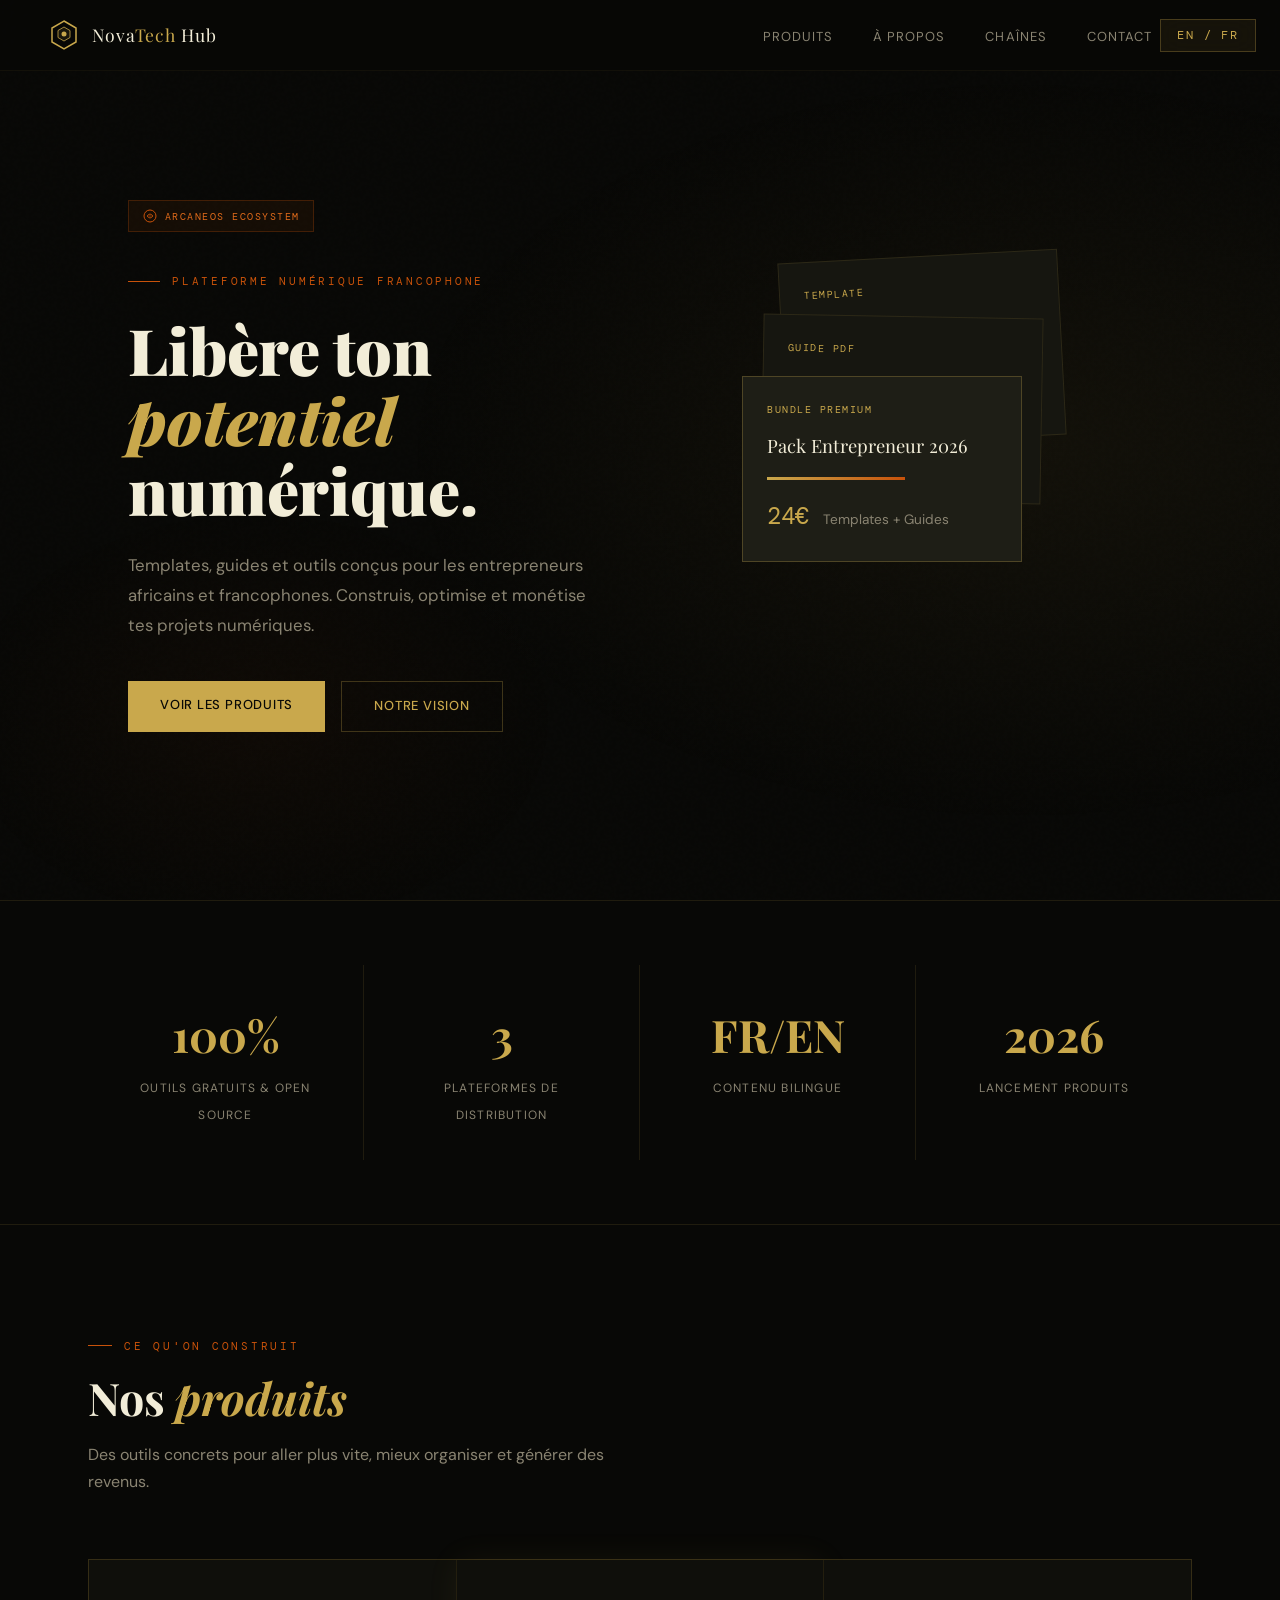
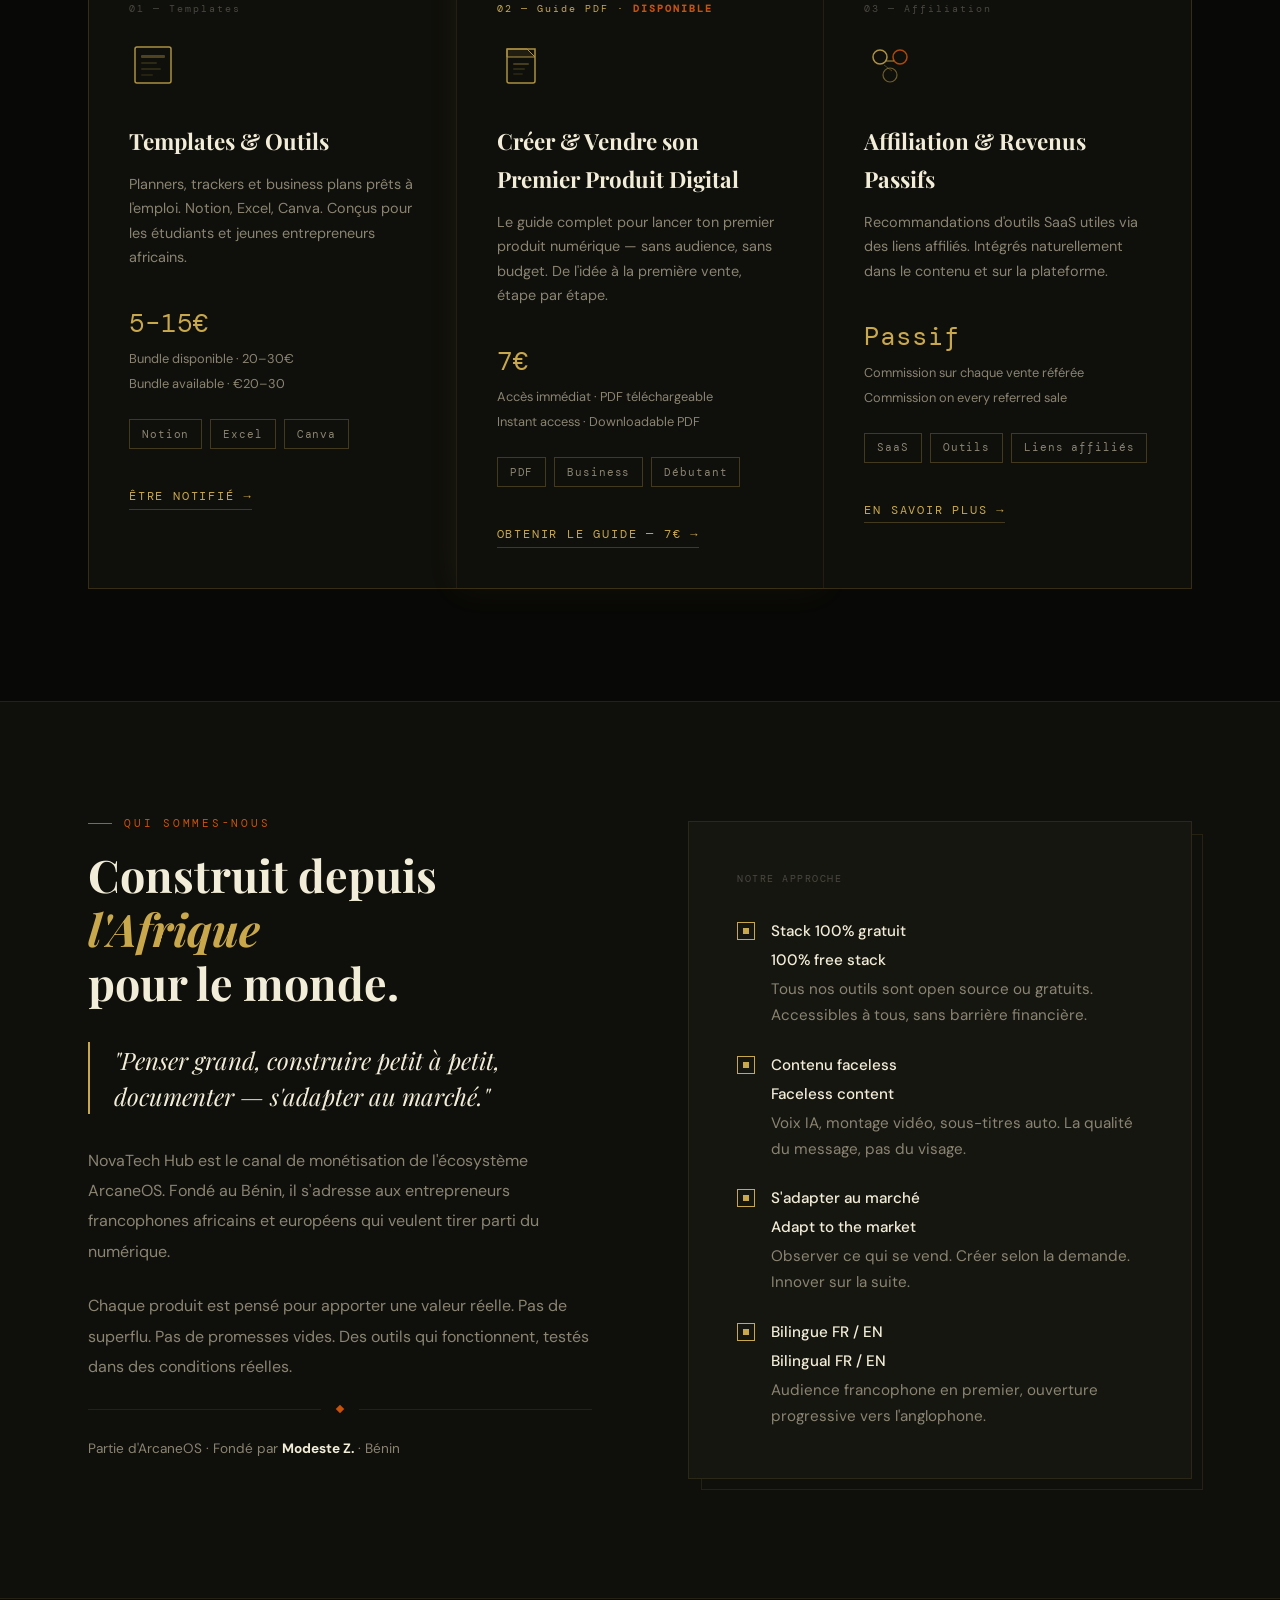
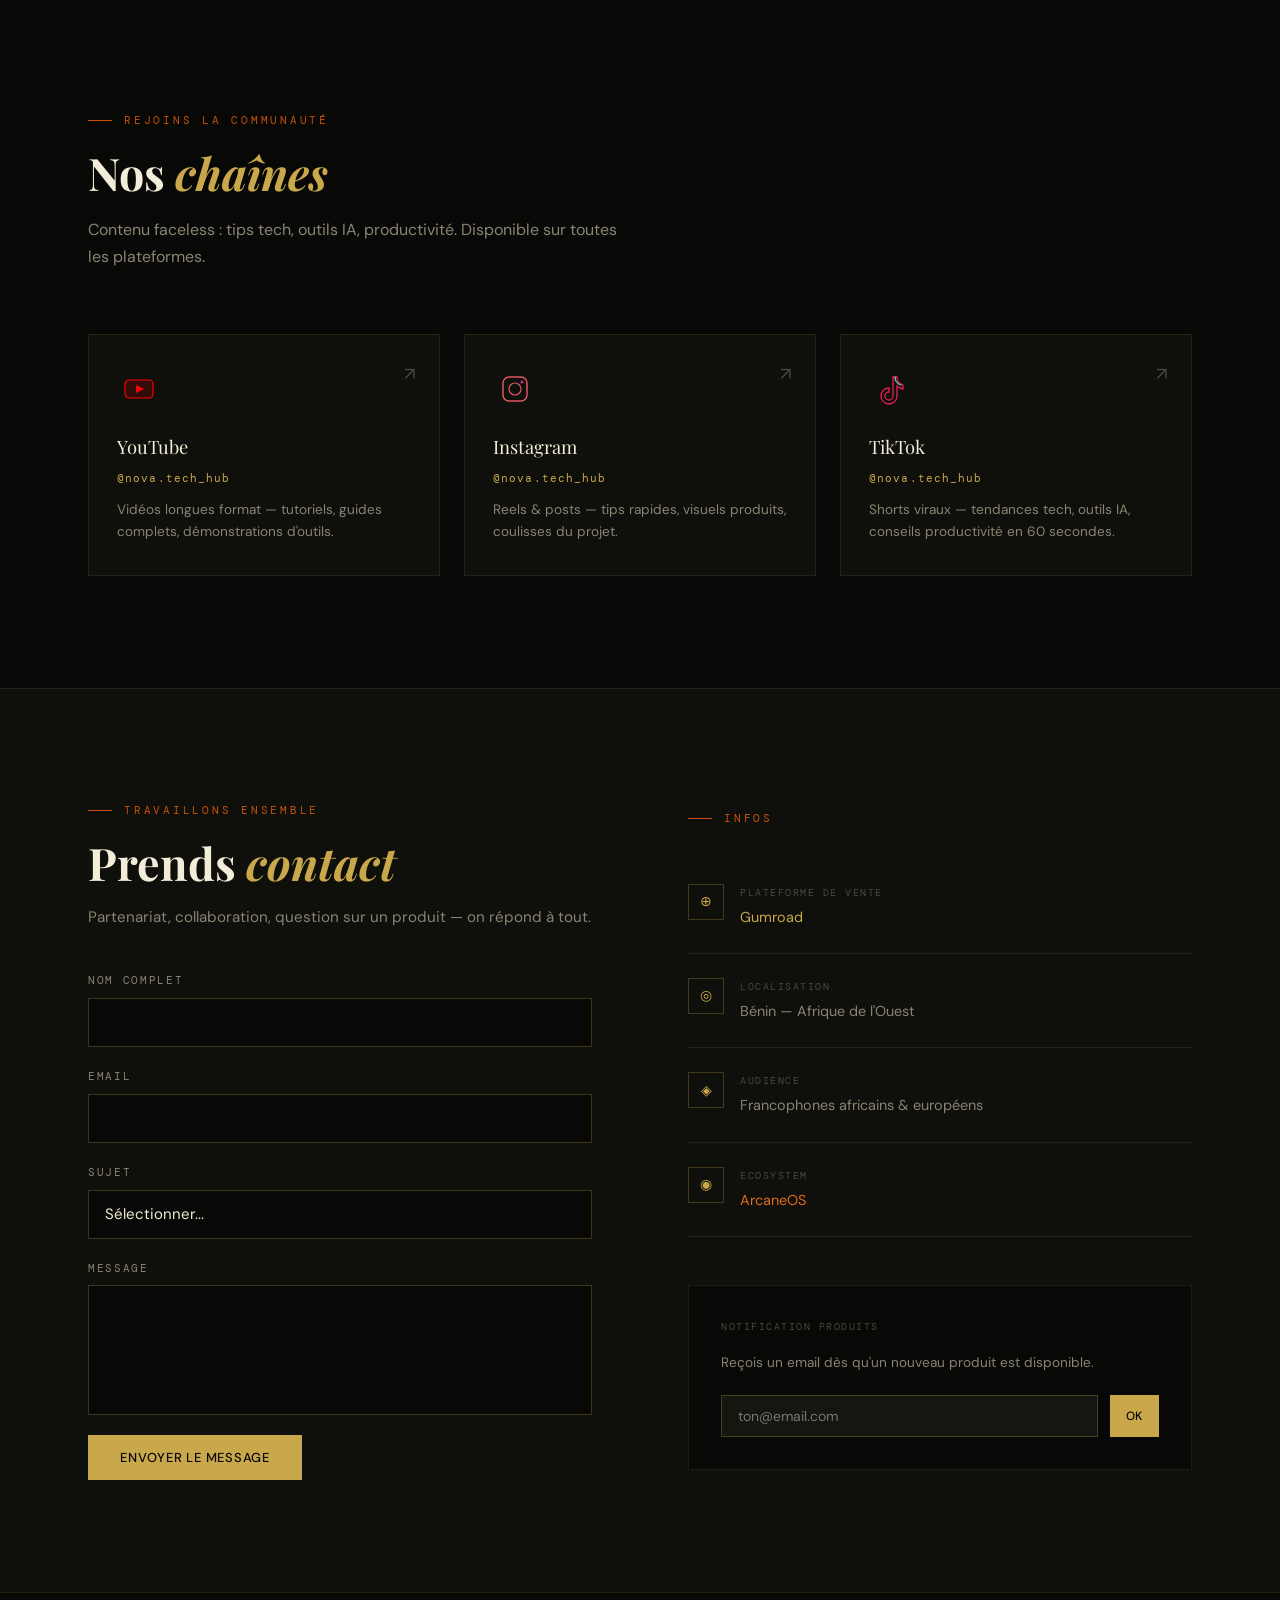
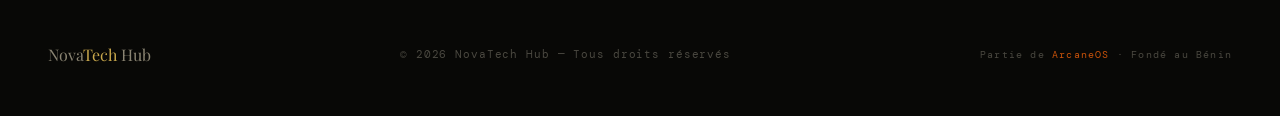
==== commit 3d004471: "Update index.html" ====
--- a/index.html
+++ b/index.html
@@ -1015,7 +1015,7 @@
           <span class="tag">Business</span>
           <span class="tag">Débutant</span>
         </div>
-        <a href="GUMROAD_LINK_ICI" class="produit-cta" target="_blank" rel="noopener">
+        <a href="https://selar.com/7o7941324p" class="produit-cta" target="_blank" rel="noopener">
           <span class="inline-fr">Obtenir le guide — 7€ →</span>
           <span class="inline-en">Get the guide — €7 →</span>
         </a>
@@ -1064,7 +1064,7 @@
           <span class="inline-en">Who we are</span>
         </p>
         <h2 class="section-title">
-          <span data-fr>Construire depuis <span class="accent">l'Afrique</span><br>pour le monde.</span>
+          <span data-fr>Construit depuis <span class="accent">l'Afrique</span><br>pour le monde.</span>
           <span data-en>Building from <span class="accent">Africa</span><br>for the world.</span>
         </h2>
         <blockquote class="manifeste-quote" data-fr>
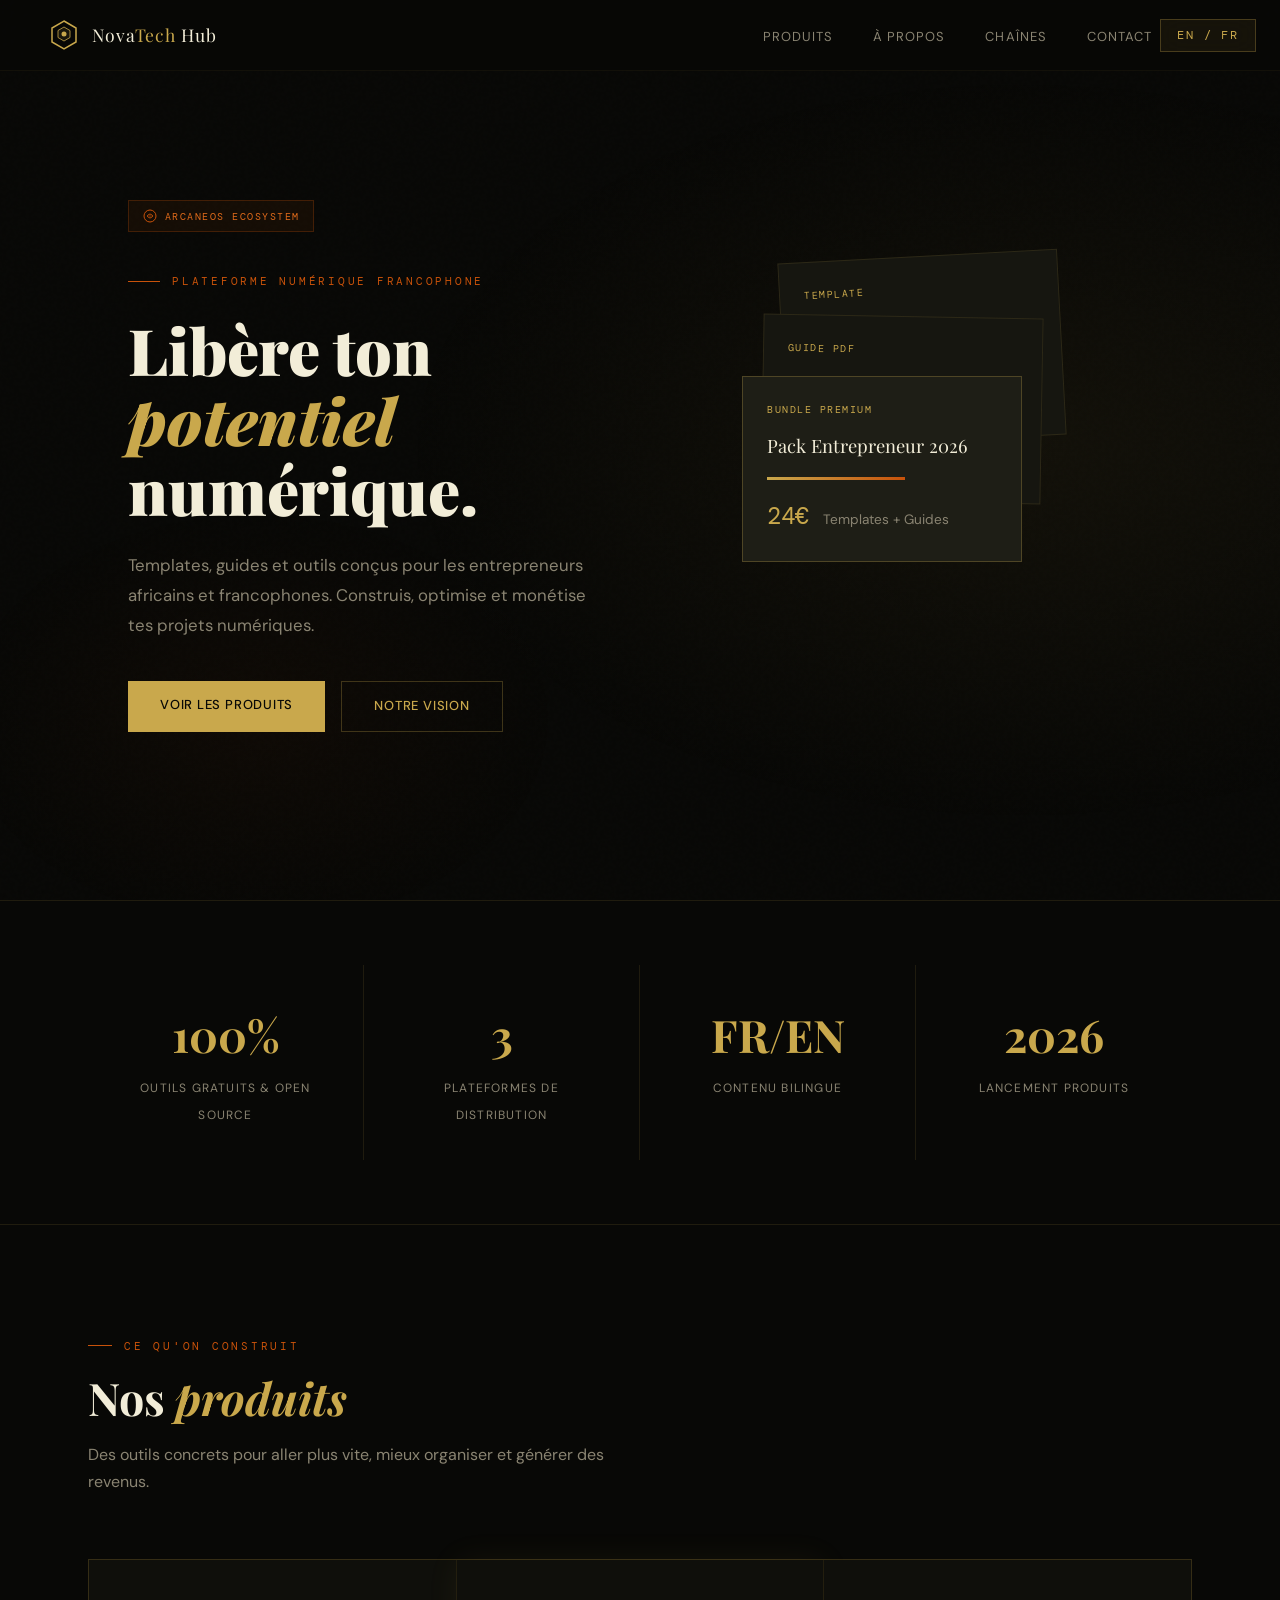
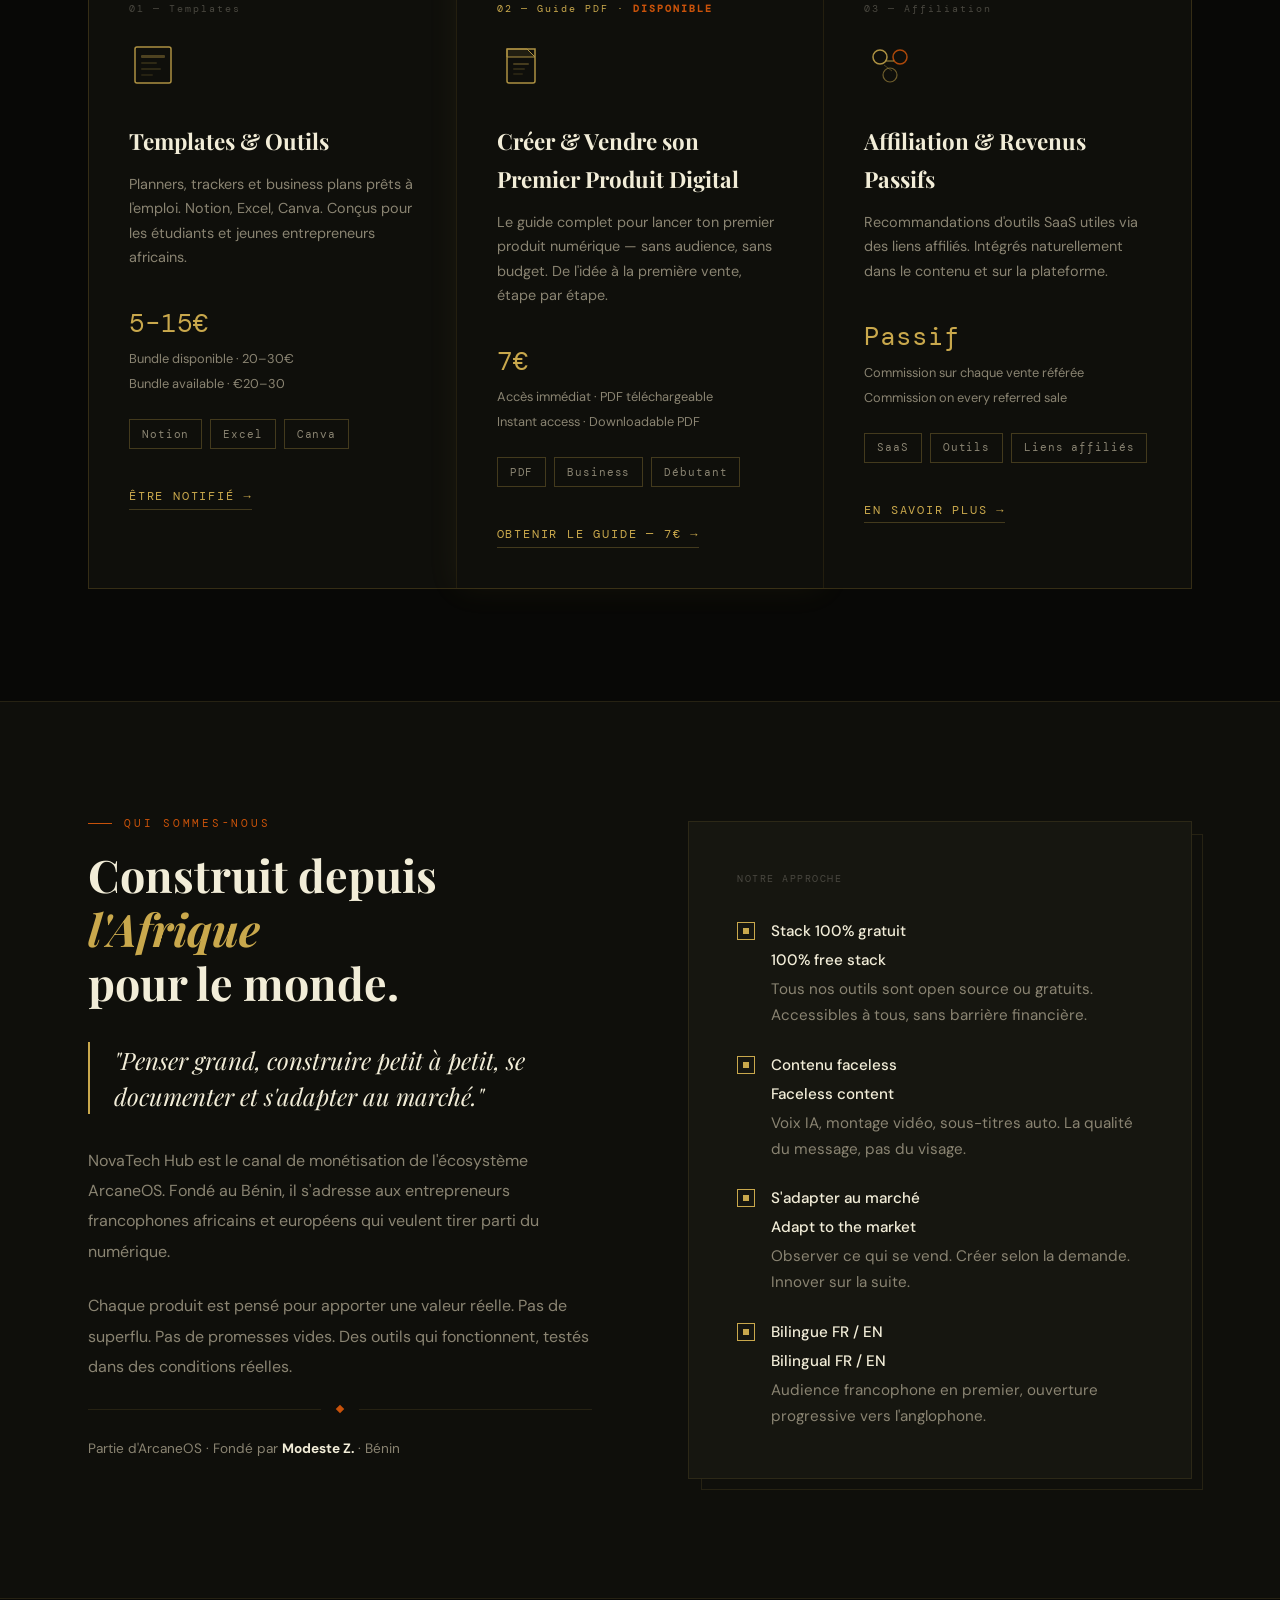
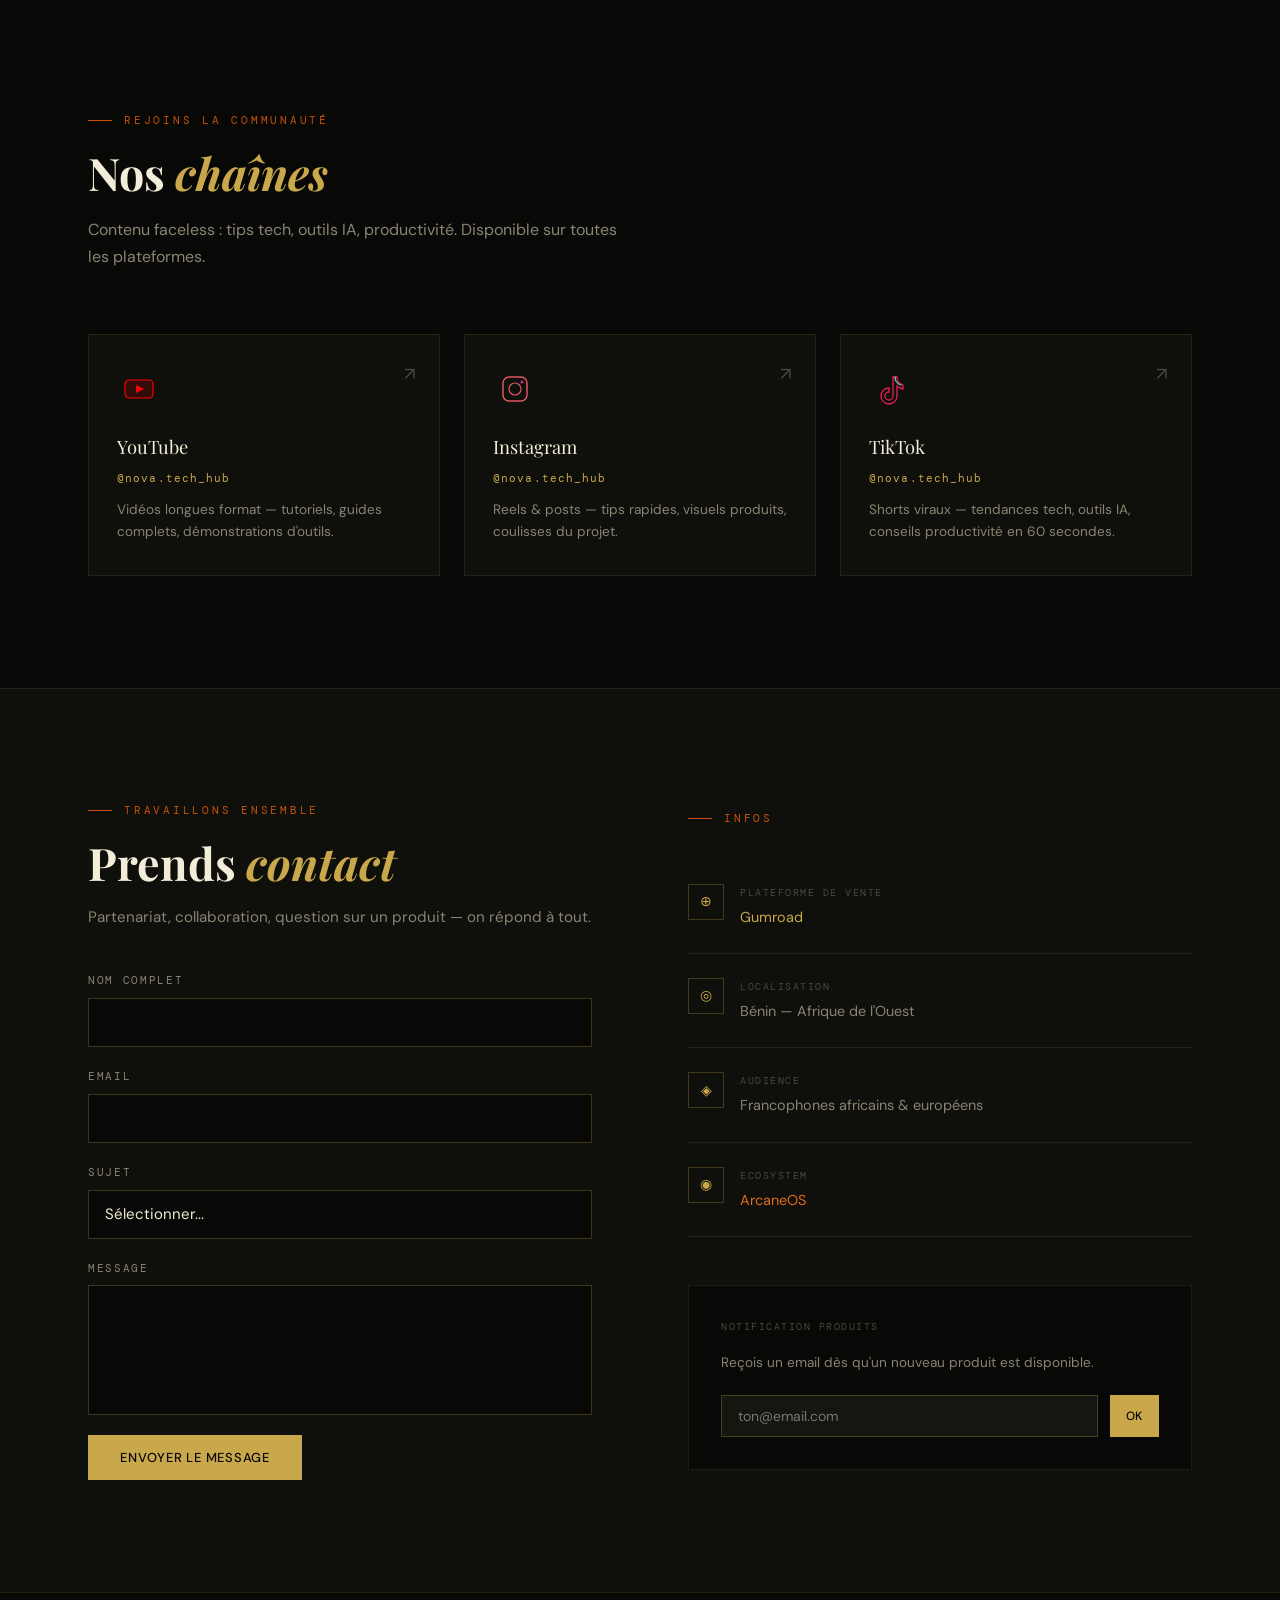
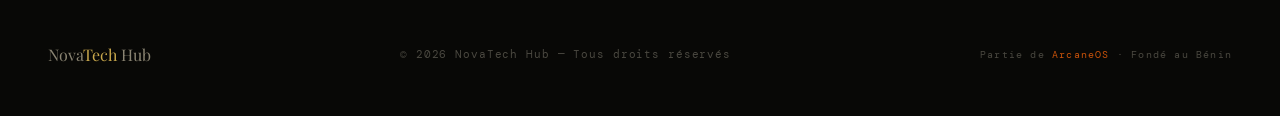
==== commit 0bd79f6c: "Update index.html" ====
--- a/index.html
+++ b/index.html
@@ -1068,7 +1068,7 @@
           <span data-en>Building from <span class="accent">Africa</span><br>for the world.</span>
         </h2>
         <blockquote class="manifeste-quote" data-fr>
-          "Penser grand, construire petit à petit, documenter — s'adapter au marché."
+          "Penser grand, construire petit à petit, se documenter et s'adapter au marché."
         </blockquote>
         <blockquote class="manifeste-quote" data-en>
           "Think big, build step by step, document — adapt to the market."
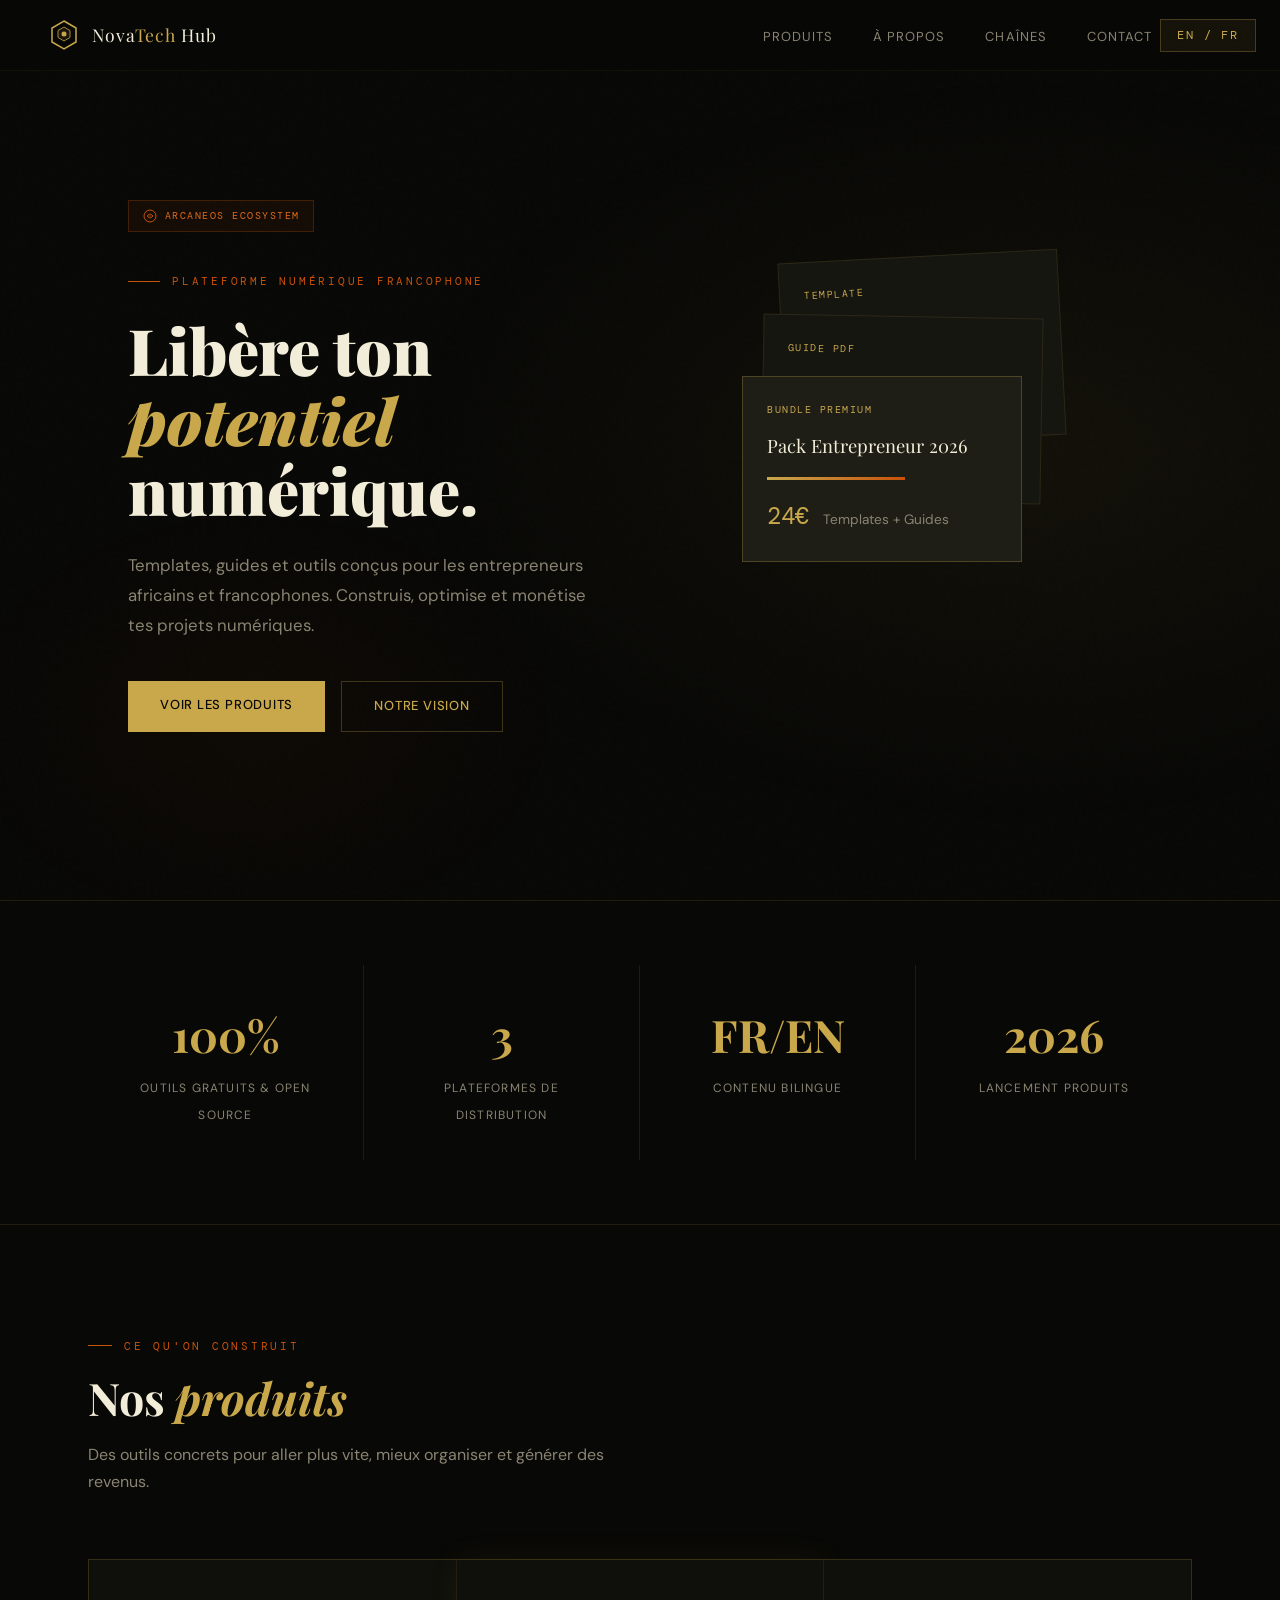
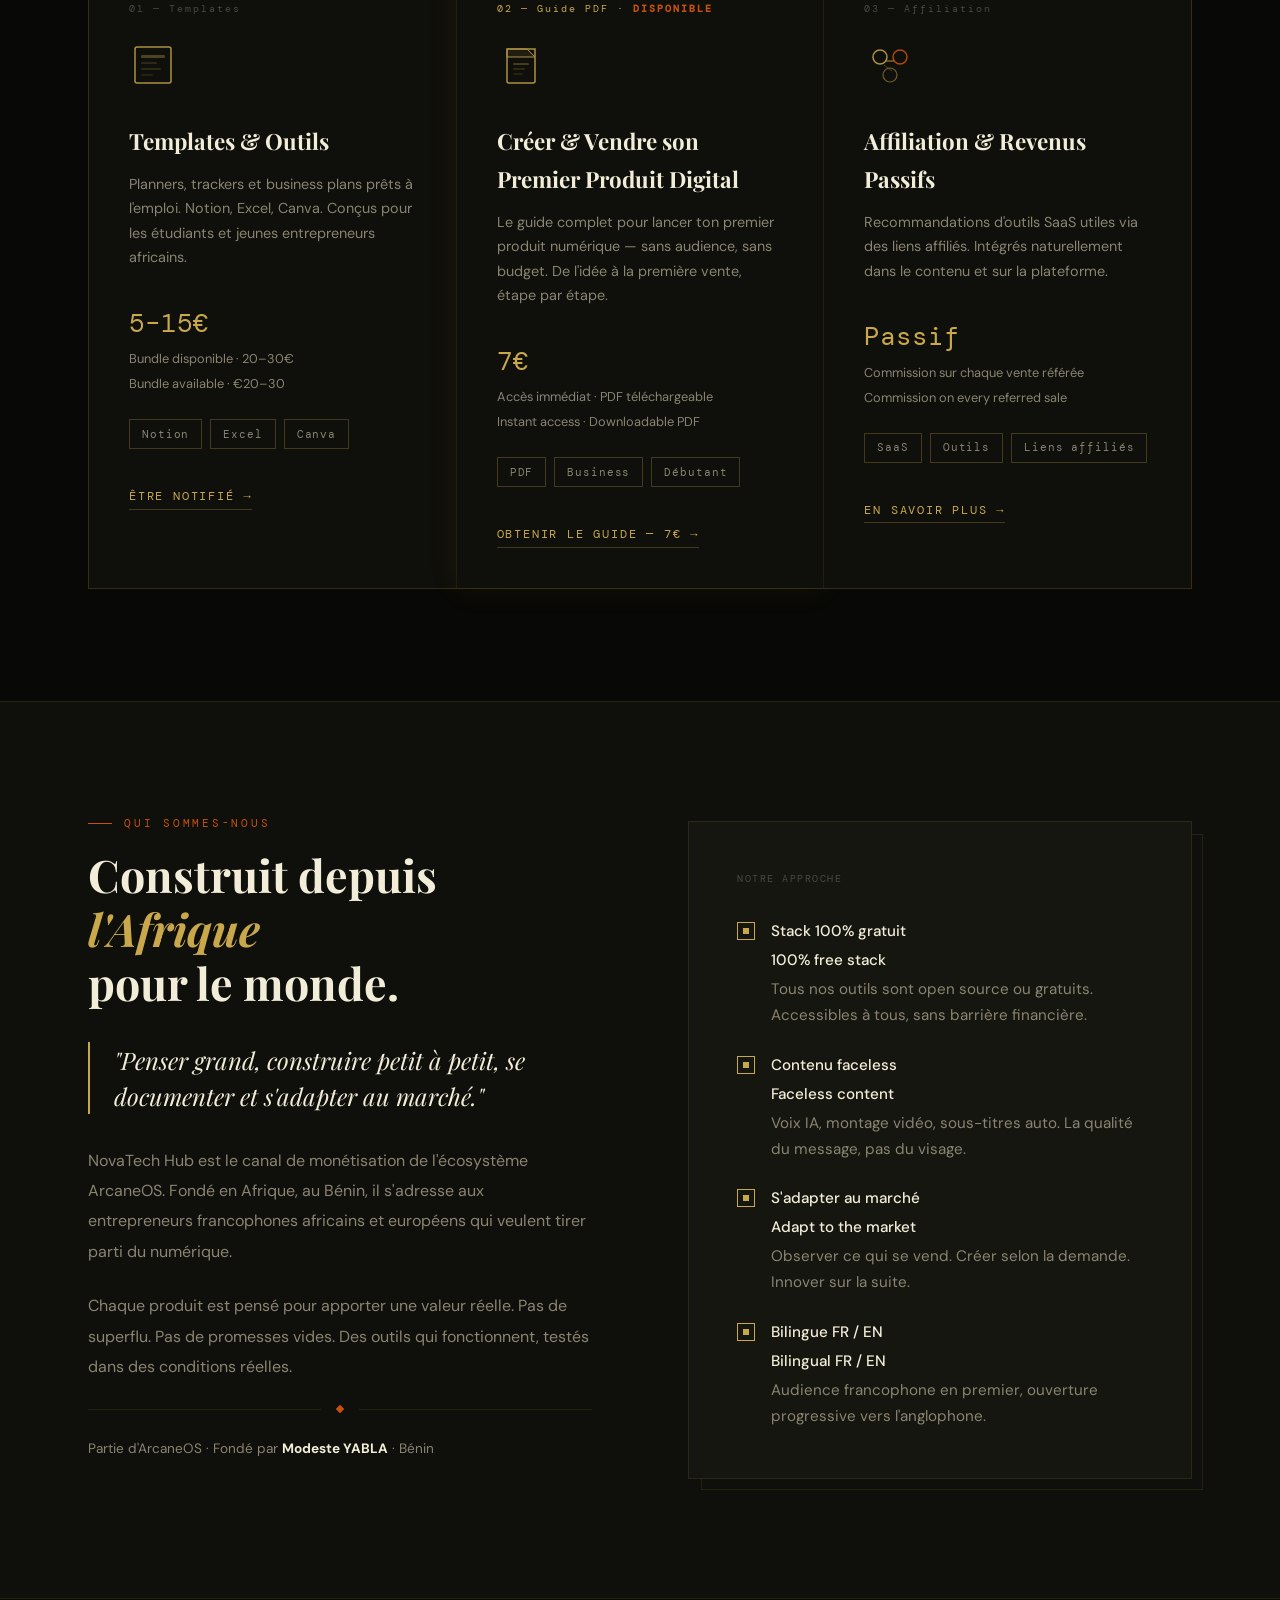
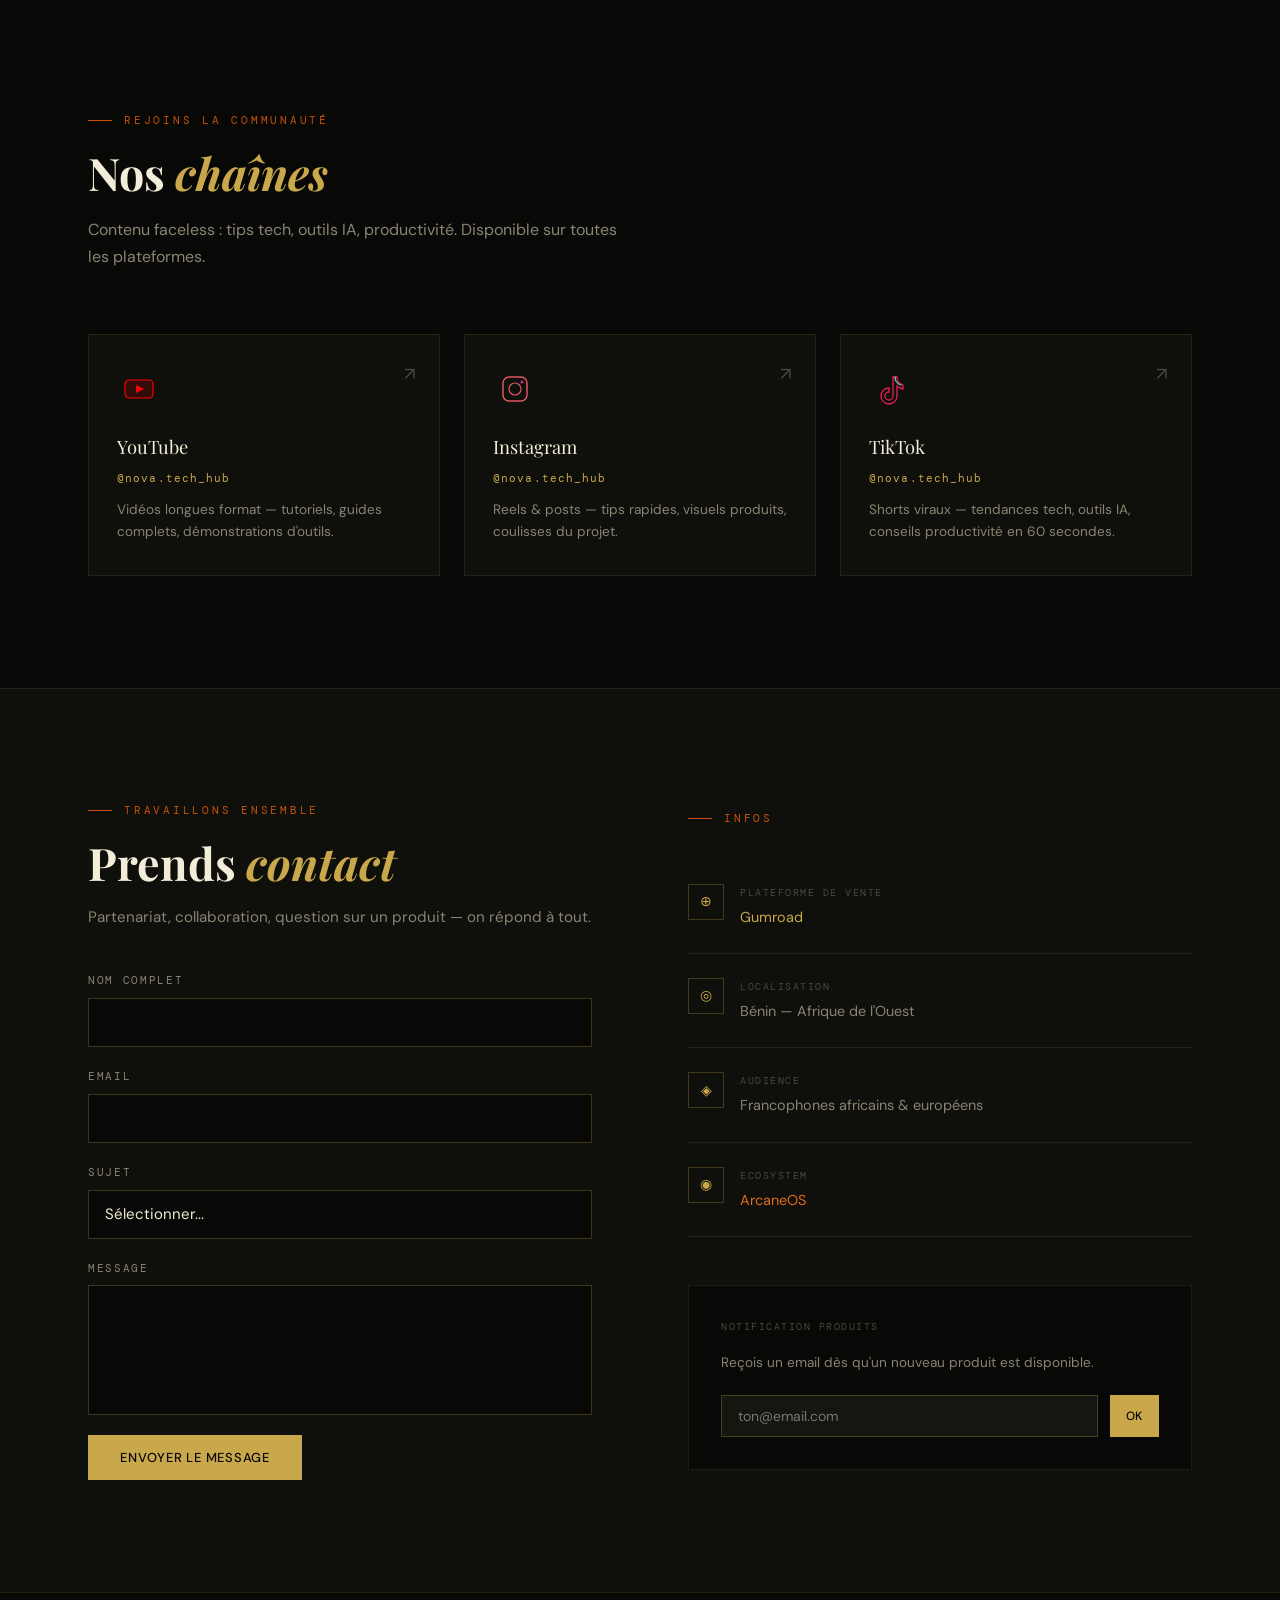
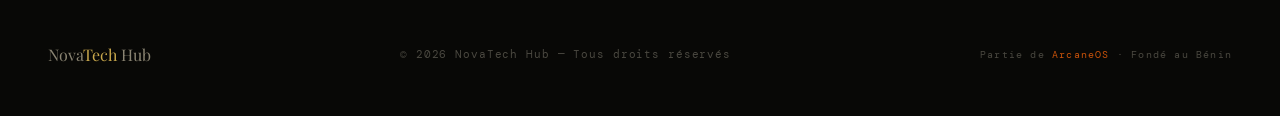
==== commit 3bd52de1: "Update index.html" ====
--- a/index.html
+++ b/index.html
@@ -1071,13 +1071,13 @@
           "Penser grand, construire petit à petit, se documenter et s'adapter au marché."
         </blockquote>
         <blockquote class="manifeste-quote" data-en>
-          "Think big, build step by step, document — adapt to the market."
+          "Think big, build step by step, to document and adapt to the market."
         </blockquote>
         <p class="manifeste-body" data-fr>
-          NovaTech Hub est le canal de monétisation de l'écosystème ArcaneOS. Fondé au Bénin, il s'adresse aux entrepreneurs francophones africains et européens qui veulent tirer parti du numérique.
+          NovaTech Hub est le canal de monétisation de l'écosystème ArcaneOS. Fondé en Afrique, au Bénin, il s'adresse aux entrepreneurs francophones africains et européens qui veulent tirer parti du numérique.
         </p>
         <p class="manifeste-body" data-en>
-          NovaTech Hub is the monetization channel of the ArcaneOS ecosystem. Founded in Benin, it targets African and European francophone entrepreneurs who want to leverage the digital world.
+          NovaTech Hub is the monetization channel of the ArcaneOS ecosystem. Founded in Benin (Africa), it targets African and European francophone entrepreneurs who want to leverage the digital world.
         </p>
         <p class="manifeste-body" data-fr>
           Chaque produit est pensé pour apporter une valeur réelle. Pas de superflu. Pas de promesses vides. Des outils qui fonctionnent, testés dans des conditions réelles.
@@ -1091,10 +1091,10 @@
           <div class="deco-sep-line"></div>
         </div>
         <p class="manifeste-body" style="font-size:0.85rem;" data-fr>
-          Partie d'ArcaneOS · Fondé par <strong style="color: var(--text);">Modeste Z.</strong> · Bénin
+          Partie d'ArcaneOS · Fondé par <strong style="color: var(--text);">Modeste YABLA</strong> · Bénin
         </p>
         <p class="manifeste-body" style="font-size:0.85rem;" data-en>
-          Part of ArcaneOS · Founded by <strong style="color: var(--text);">Modeste Z.</strong> · Benin
+          Part of ArcaneOS · Founded by <strong style="color: var(--text);">Modeste YABLA</strong> · Benin
         </p>
       </div>
       <div class="manifeste-visual">
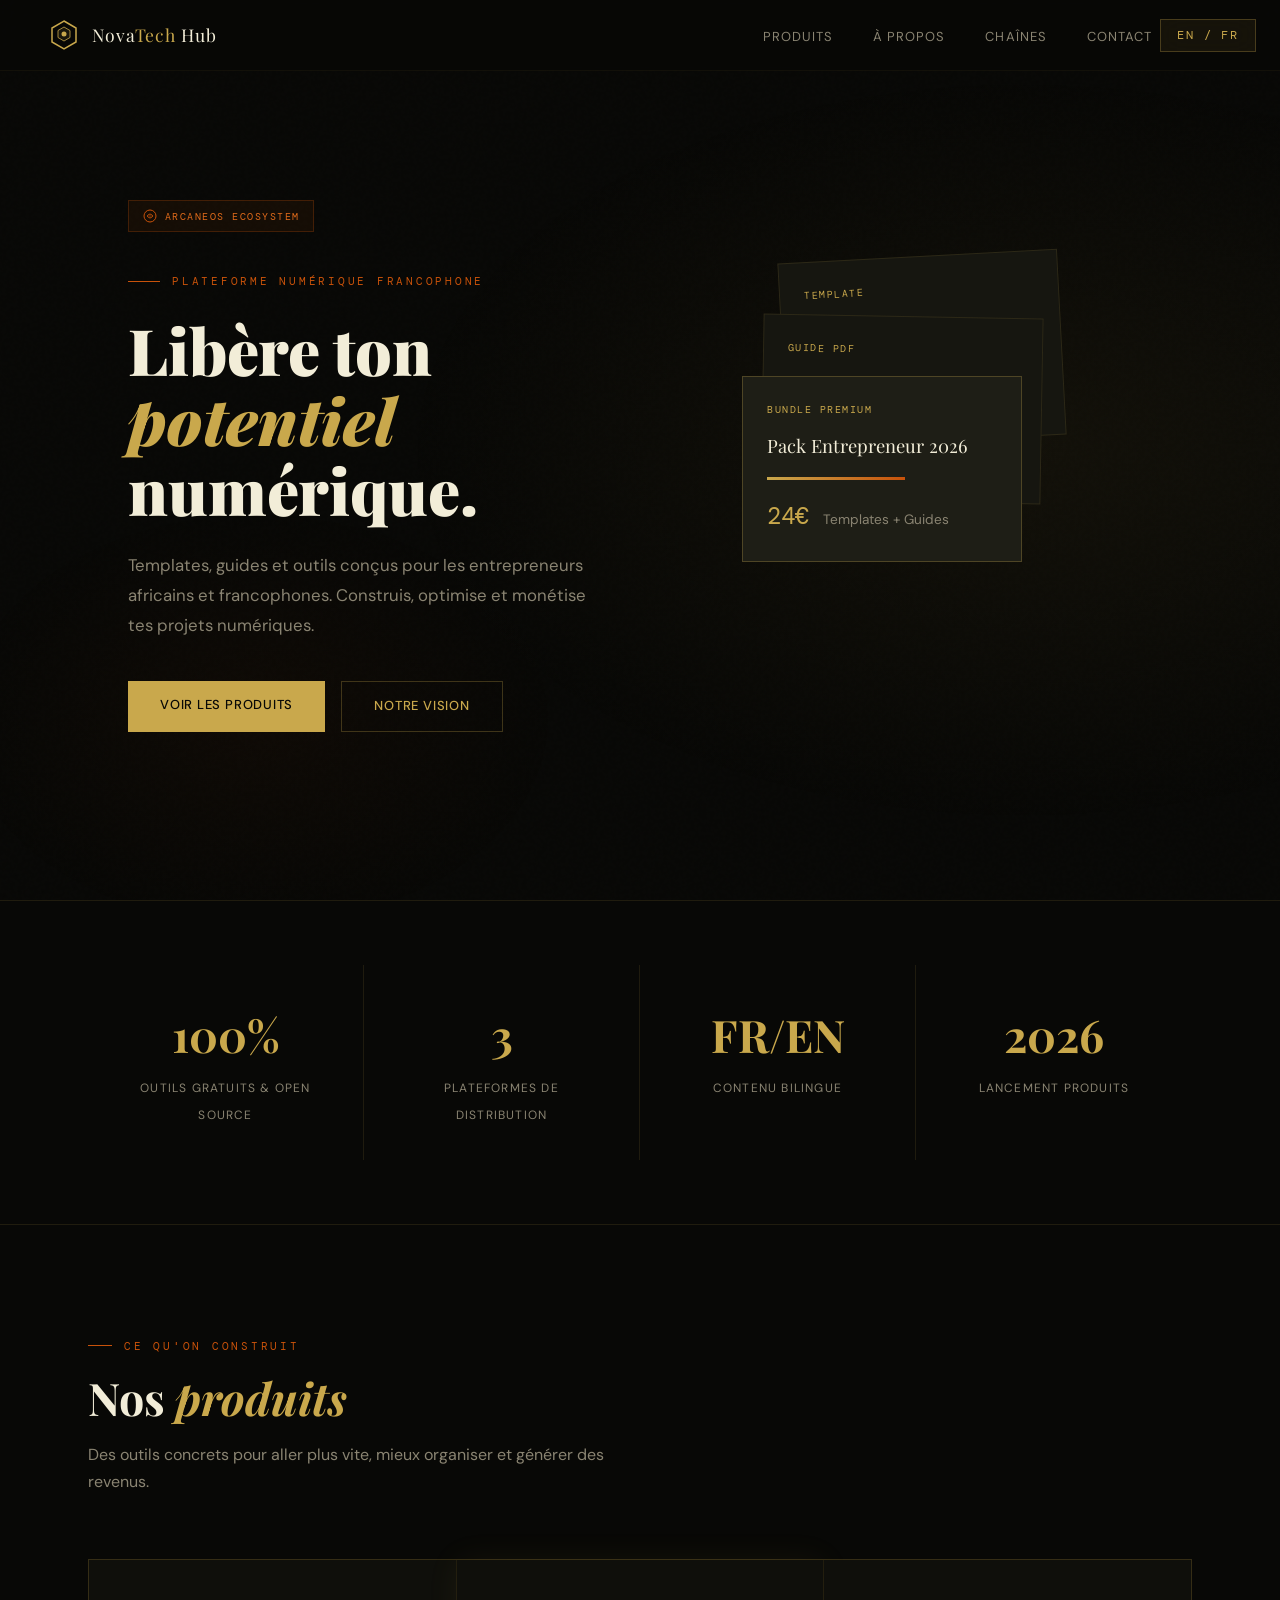
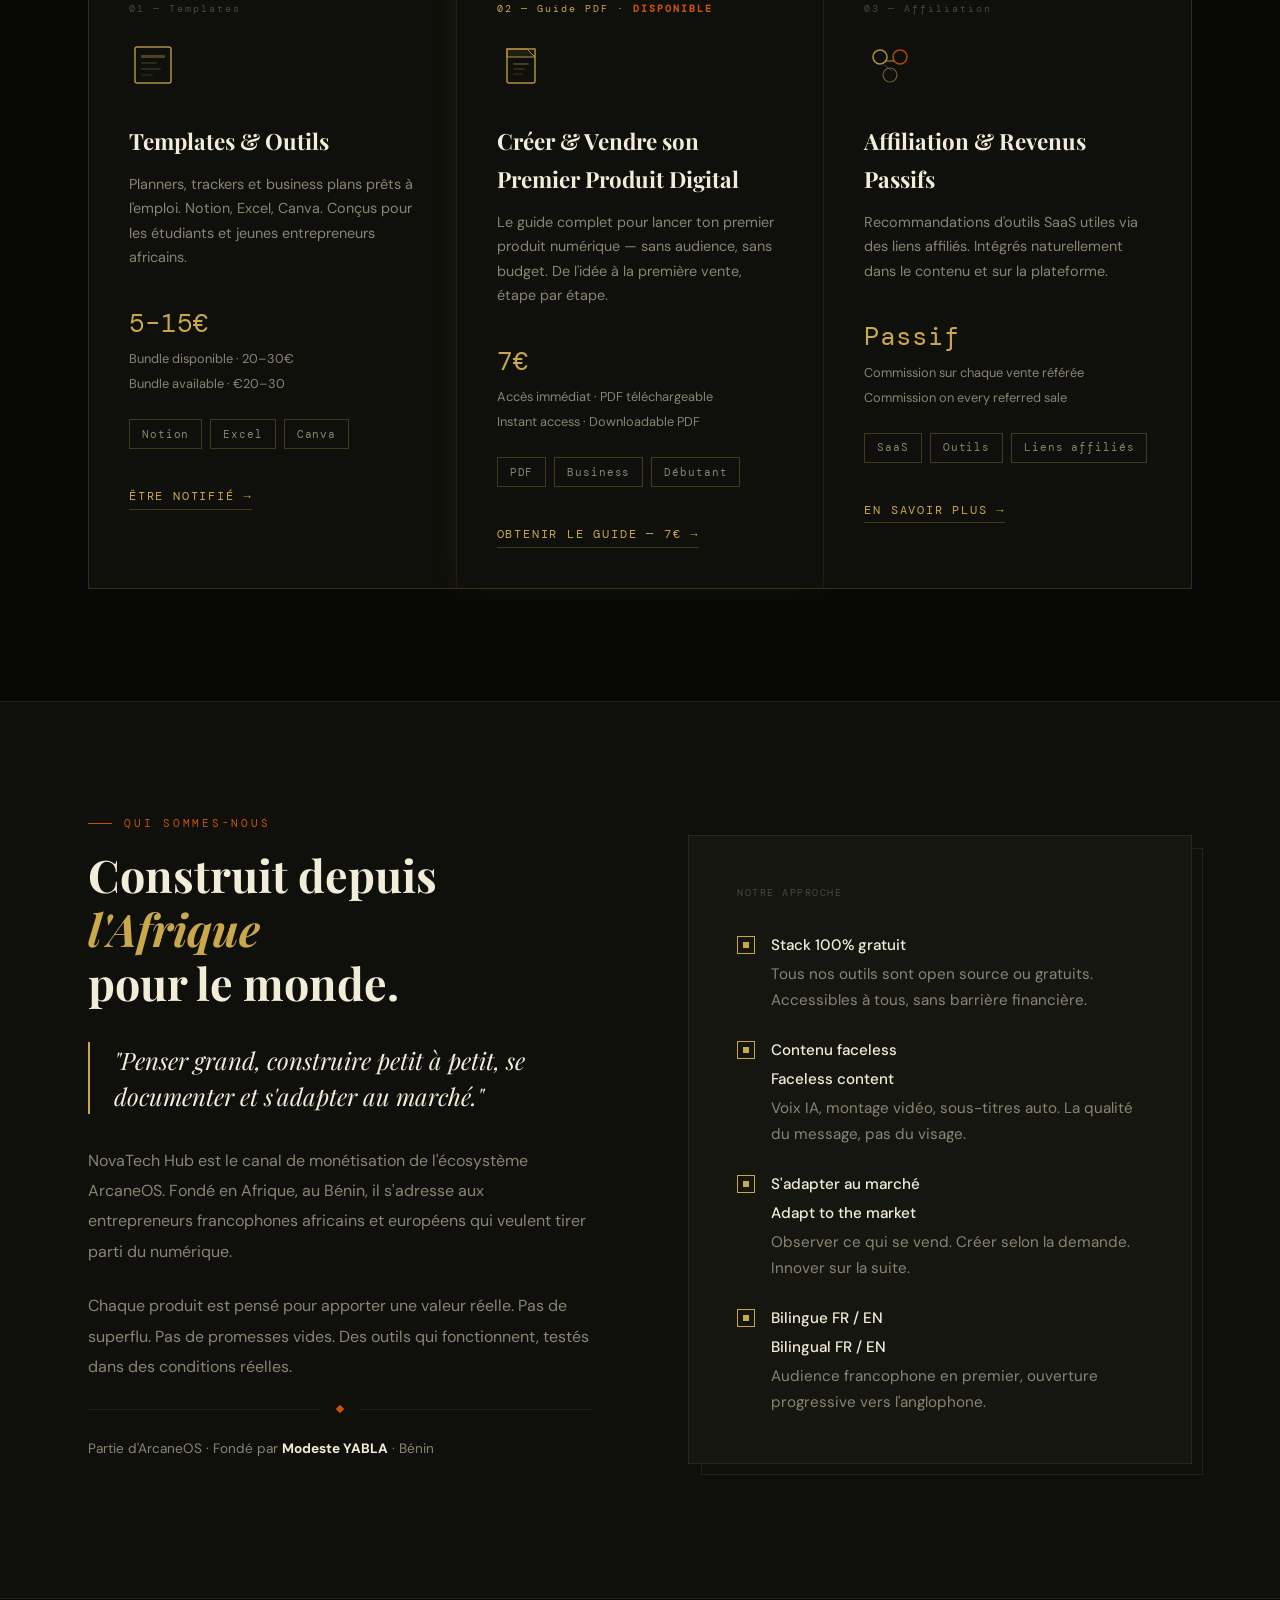
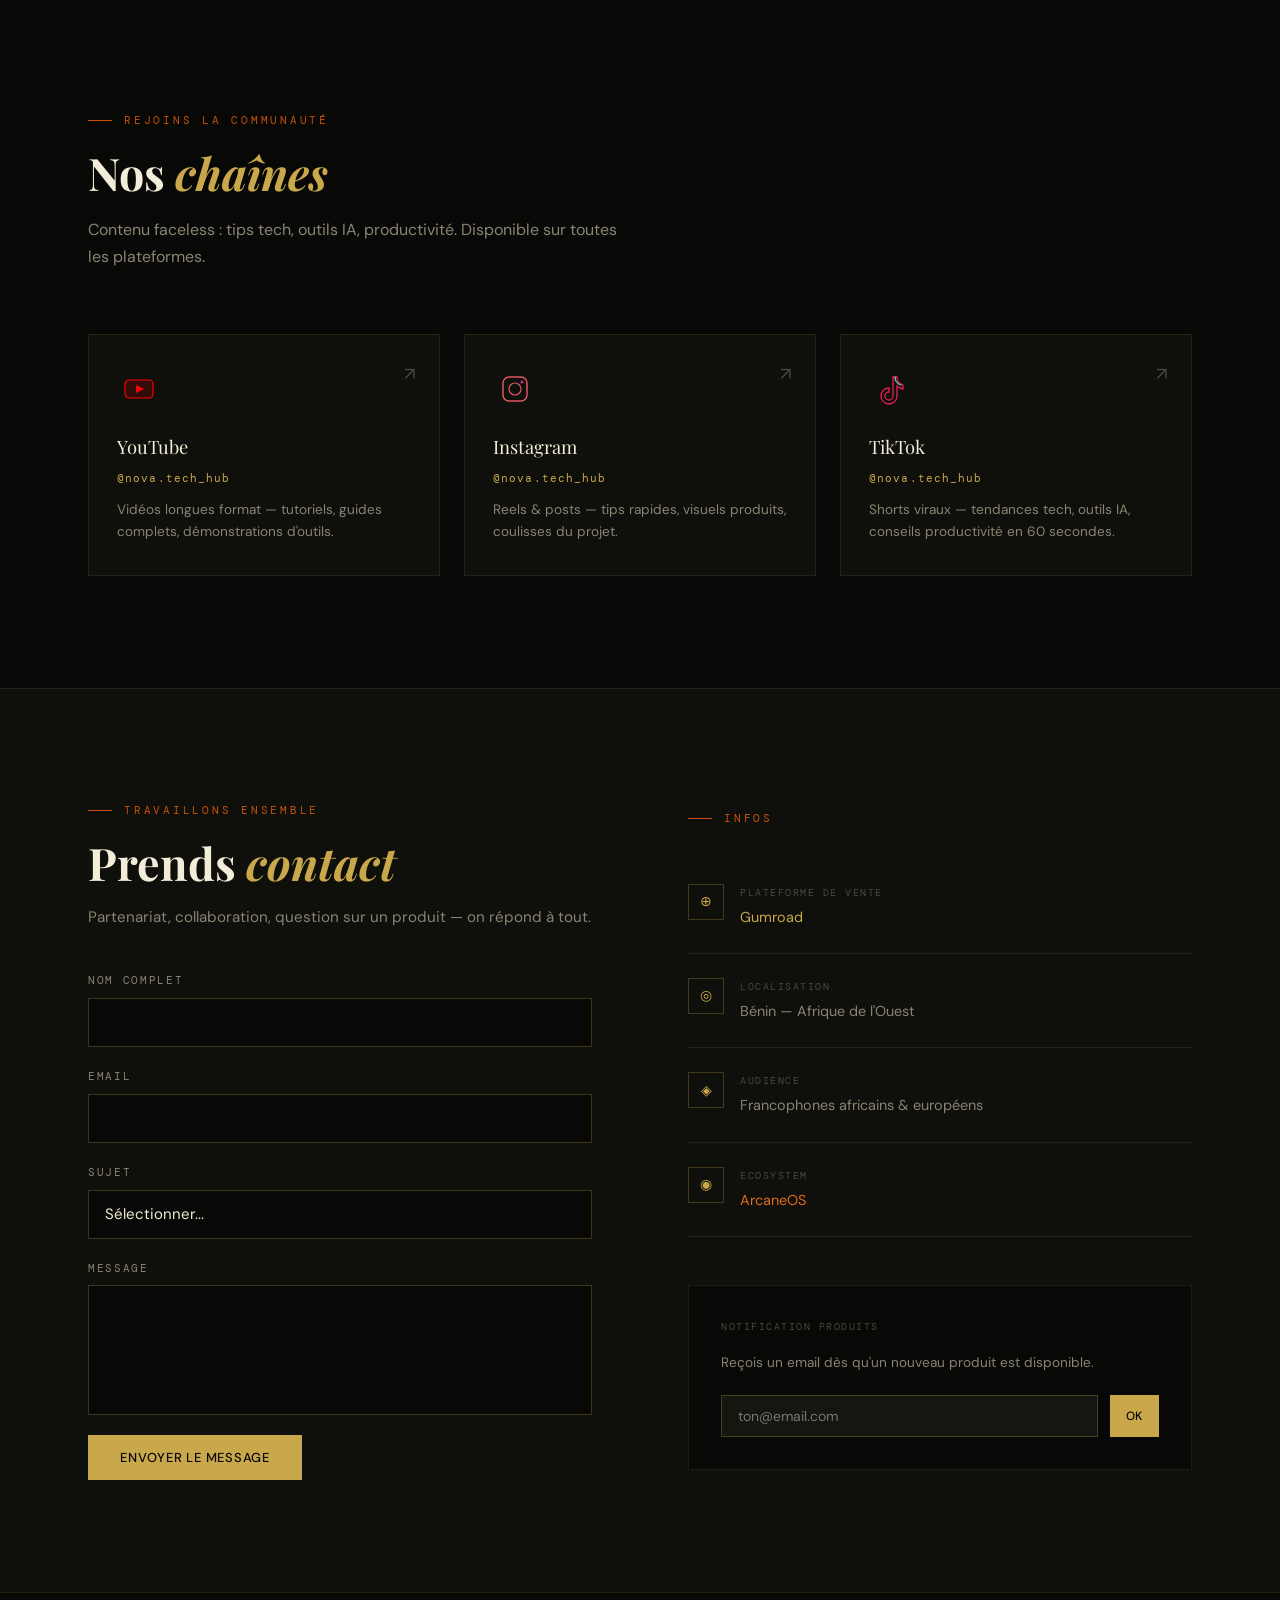
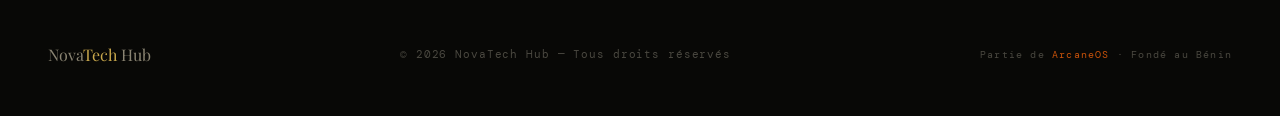
==== commit e36d672c: "Update up in item-text index.html" ====
--- a/index.html
+++ b/index.html
@@ -1105,8 +1105,8 @@
             <li>
               <div class="check"></div>
               <div class="item-text">
-                <strong data-fr>Stack 100% gratuit</strong>
-                <strong data-en>100% free stack</strong>
+                <span data-fr><strong >Stack 100% gratuit</strong></span>
+                <span data-en><strong >100% free stack</strong></span>
                 <span data-fr>Tous nos outils sont open source ou gratuits. Accessibles à tous, sans barrière financière.</span>
                 <span data-en>All our tools are open source or free. Accessible to everyone, no financial barrier.</span>
               </div>
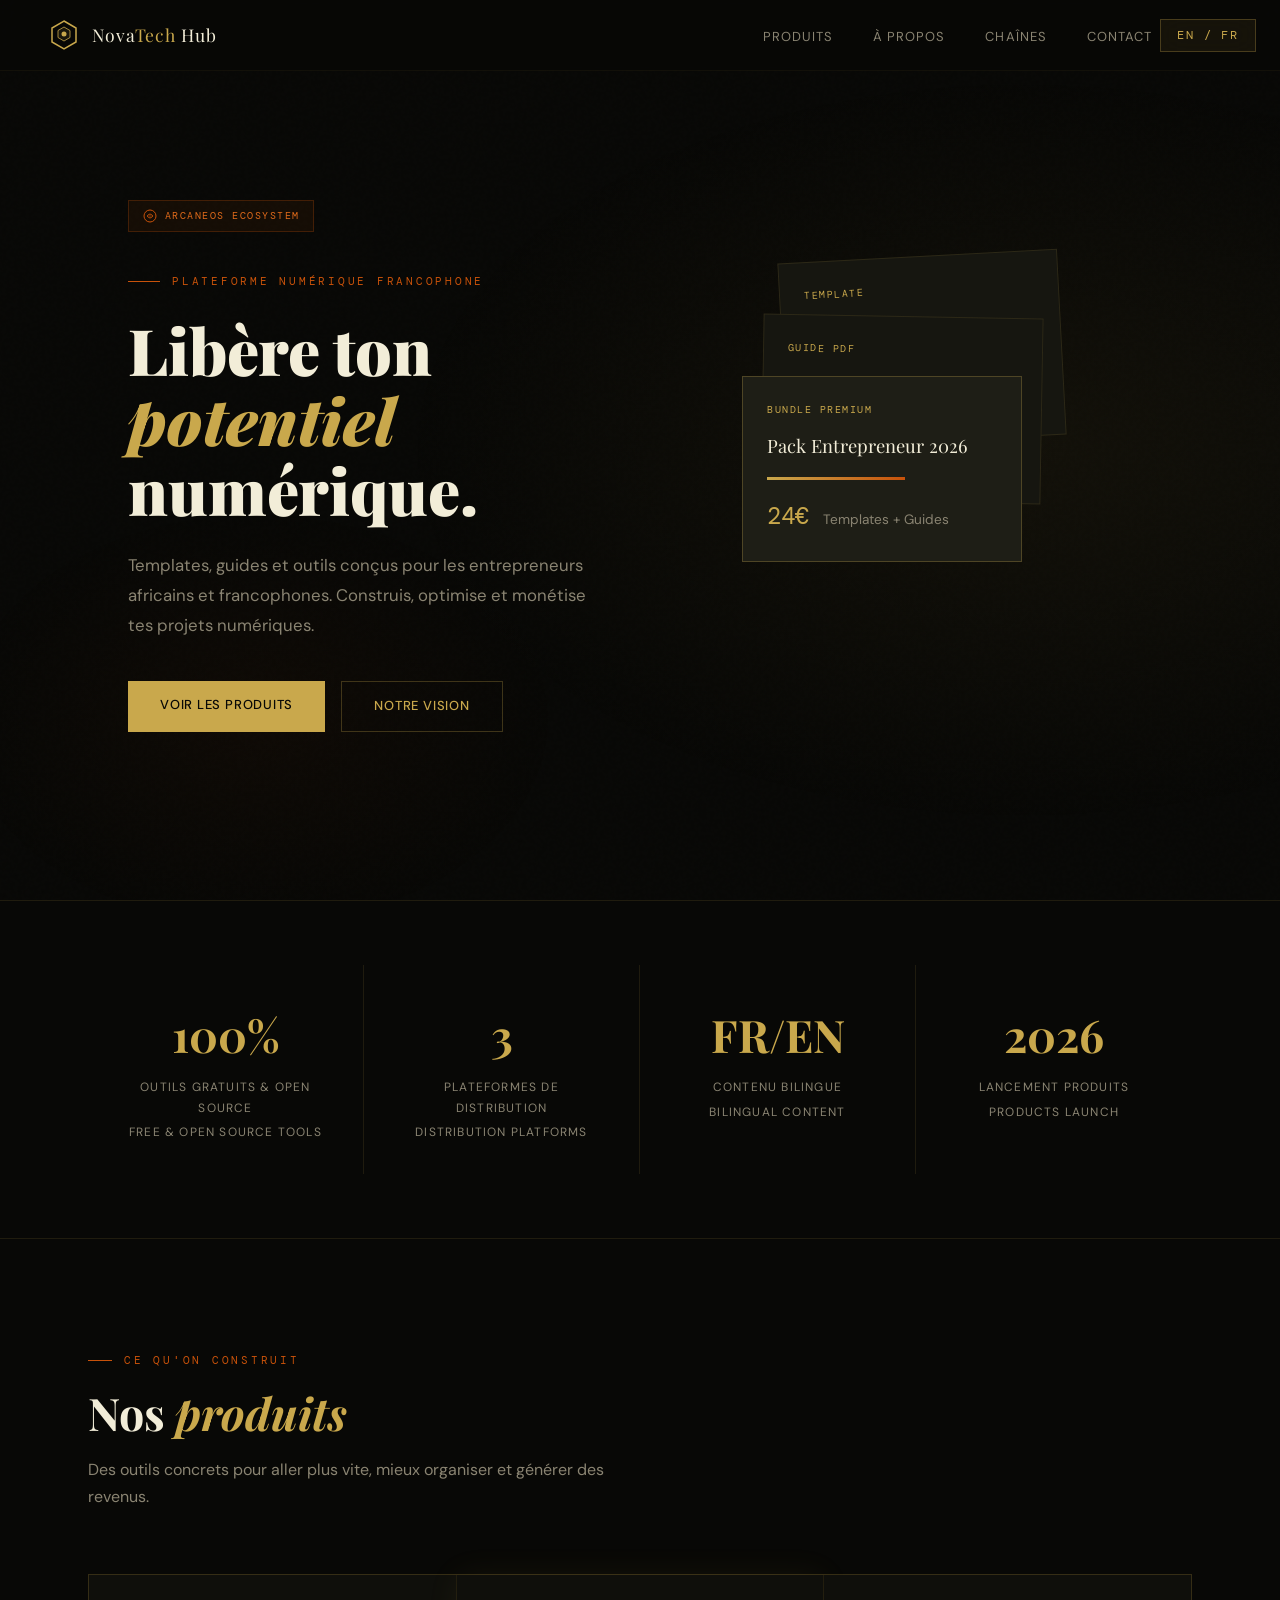
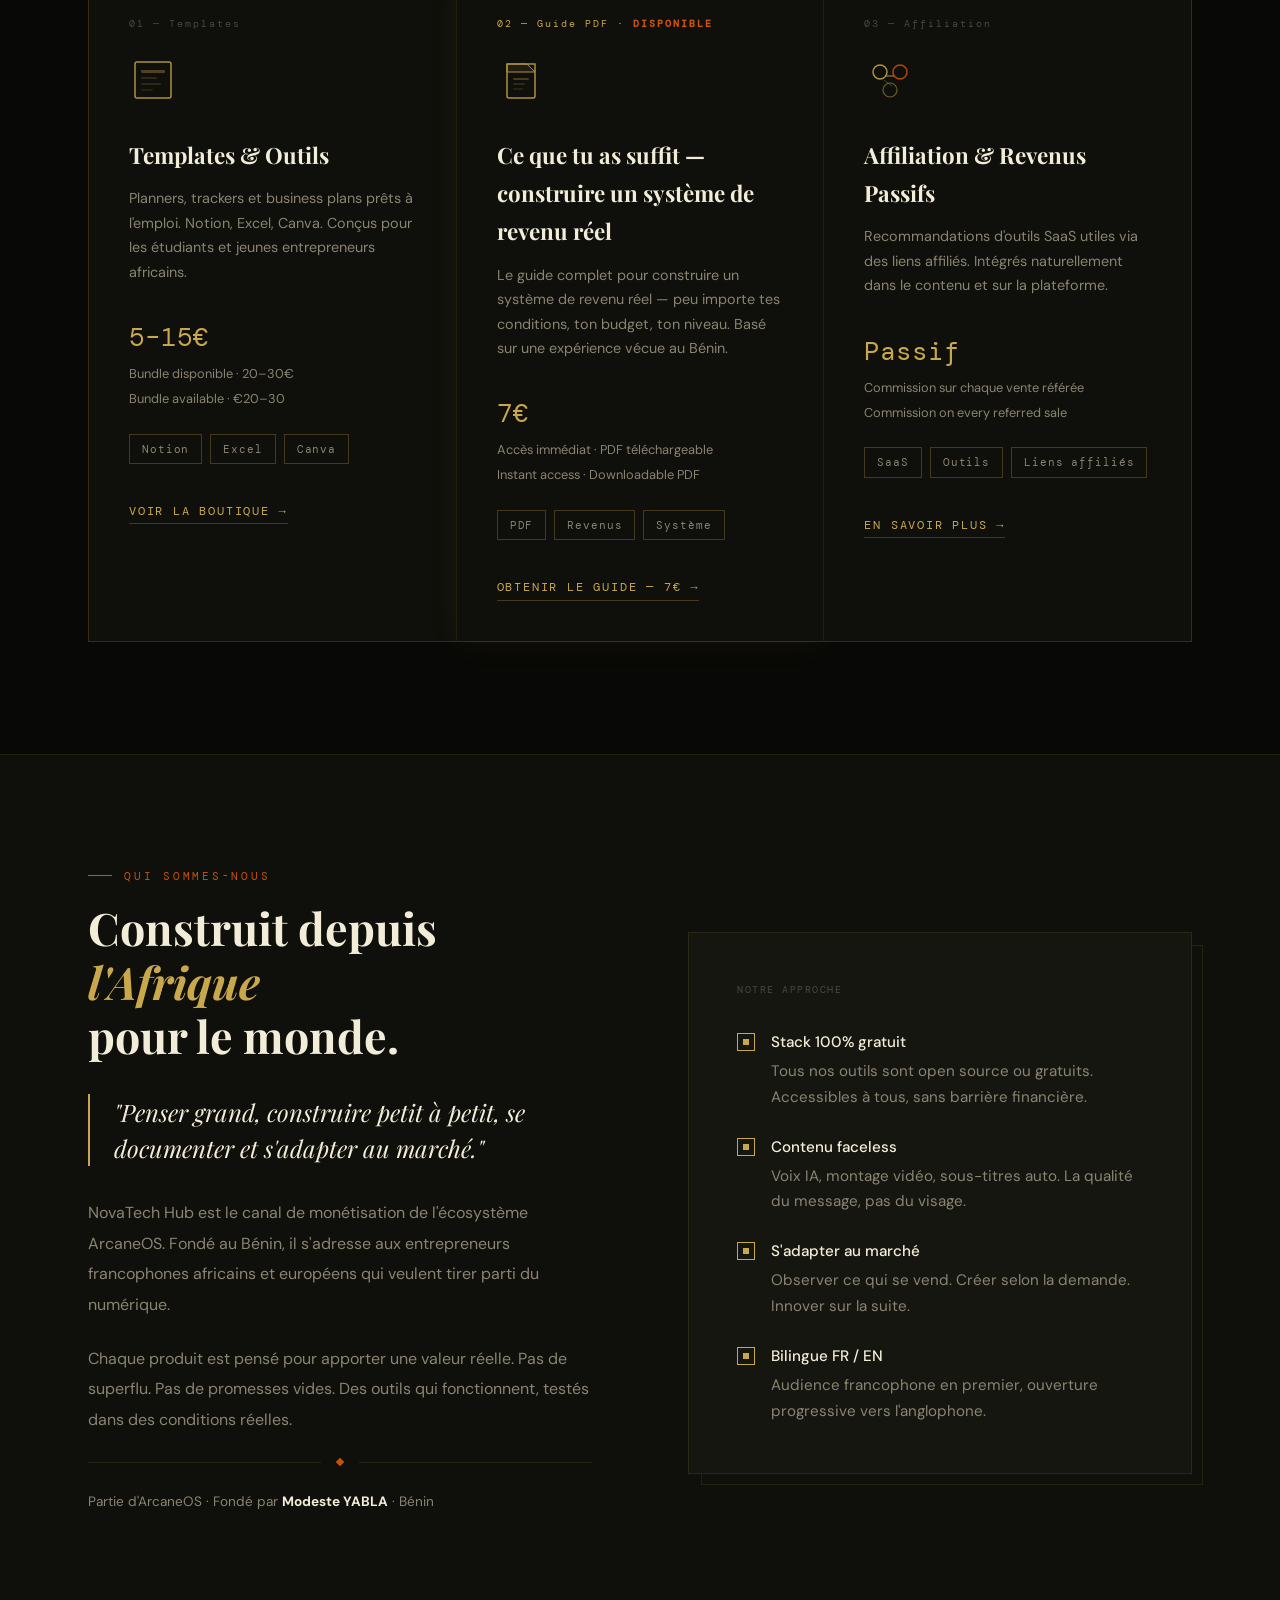
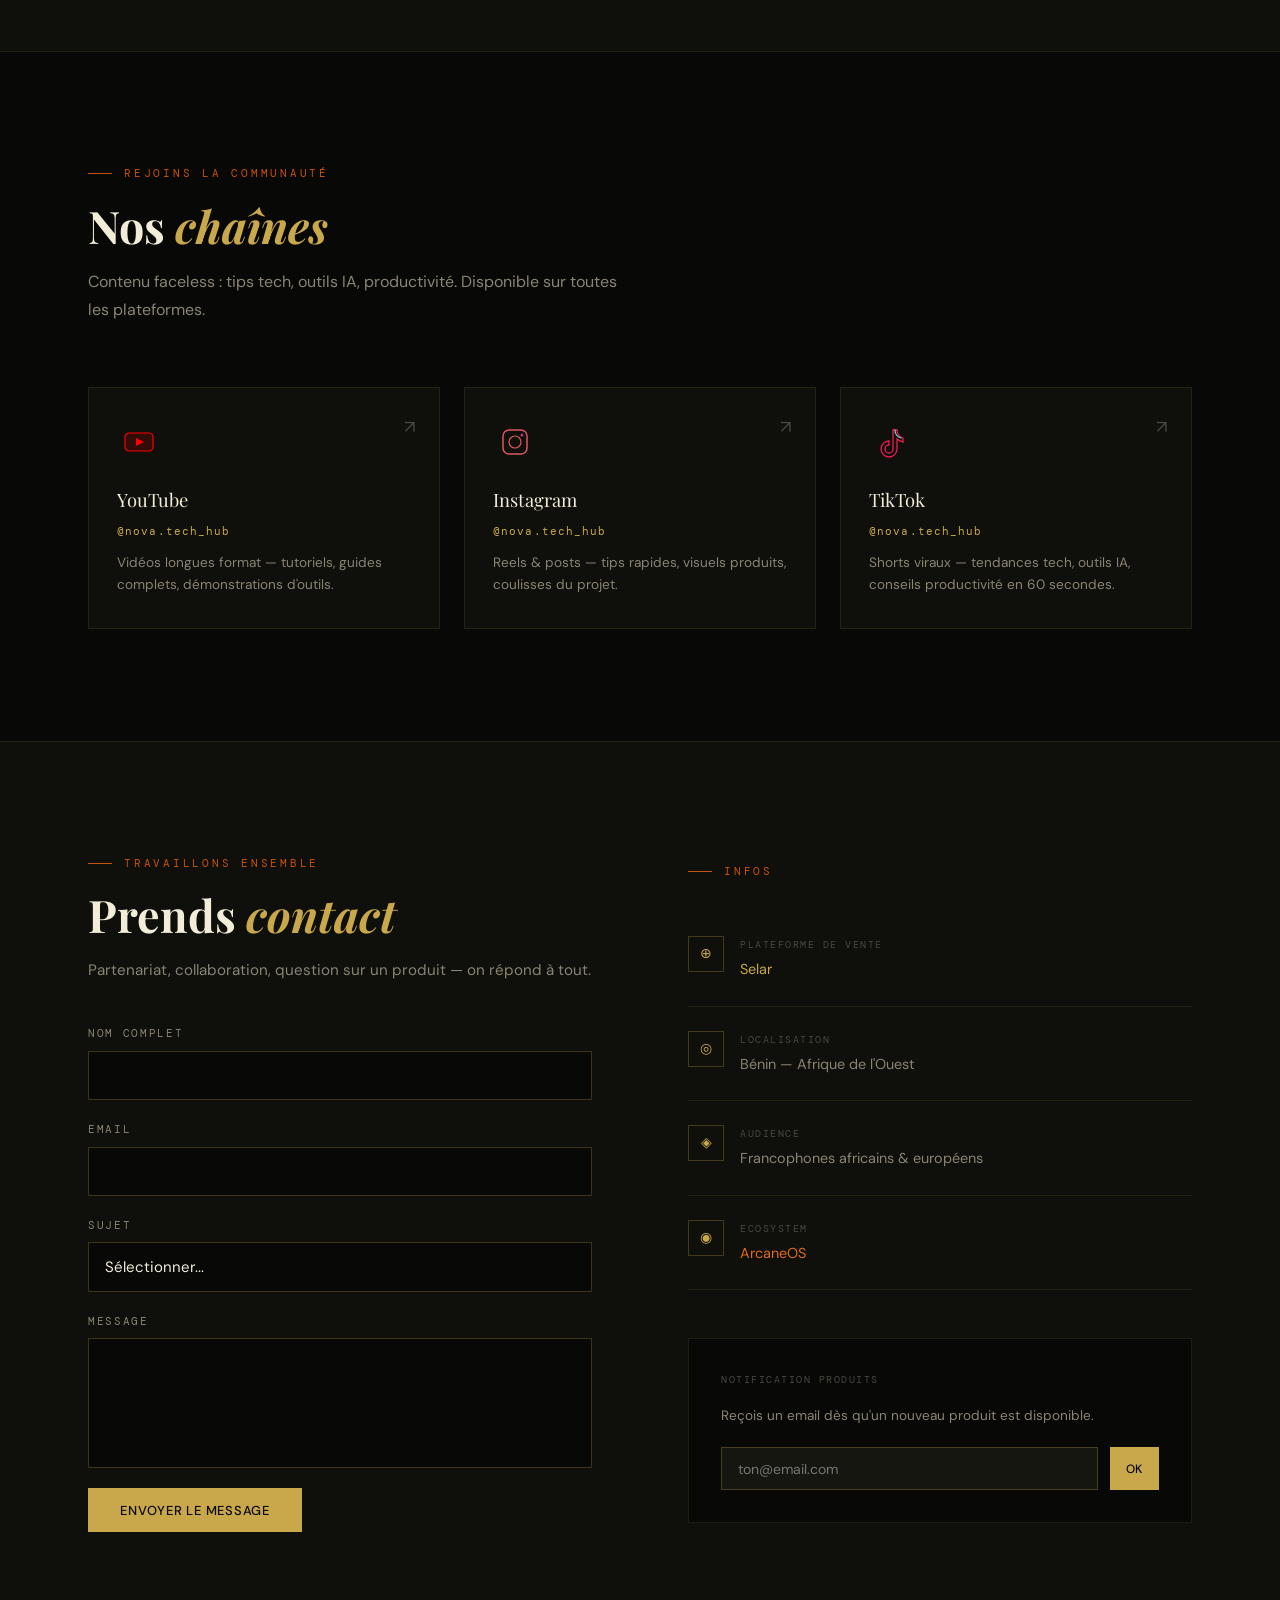
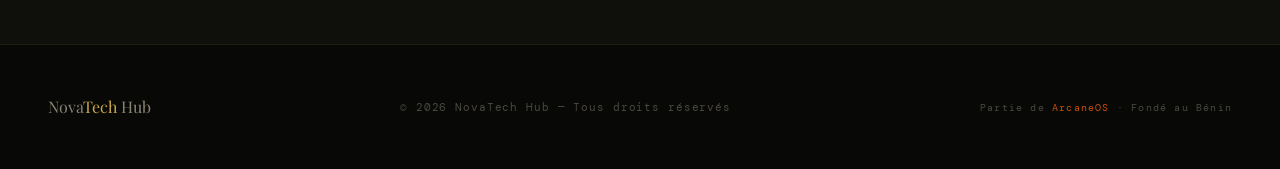
==== commit 66ec15ec: "Update index.html Changement total + update avec claude." ====
--- a/index.html
+++ b/index.html
@@ -31,9 +31,7 @@
   }
 
   *, *::before, *::after { box-sizing: border-box; margin: 0; padding: 0; }
-
   html { scroll-behavior: smooth; }
-
   body {
     background: var(--bg);
     color: var(--text);
@@ -43,7 +41,6 @@
     overflow-x: hidden;
   }
 
-  /* ── NOISE OVERLAY ── */
   body::before {
     content: '';
     position: fixed;
@@ -54,7 +51,18 @@
     opacity: 0.4;
   }
 
-  /* ── LANG SWITCH ── */
+  /* ── LANG ── */
+  /* FR par défaut = visible, EN caché */
+  .en { display: none; }
+  .fr { display: inline; }
+  .fr-block { display: block; }
+  .en-block { display: none; }
+
+  body.lang-en .fr { display: none; }
+  body.lang-en .en { display: inline; }
+  body.lang-en .fr-block { display: none; }
+  body.lang-en .en-block { display: block; }
+
   .lang-btn {
     position: fixed;
     top: 1.2rem;
@@ -71,10 +79,7 @@
     transition: all 0.3s;
     backdrop-filter: blur(12px);
   }
-  .lang-btn:hover {
-    background: rgba(201,168,76,0.18);
-    border-color: var(--gold);
-  }
+  .lang-btn:hover { background: rgba(201,168,76,0.18); border-color: var(--gold); }
 
   /* ── NAV ── */
   nav {
@@ -94,19 +99,14 @@
     gap: 0.75rem;
     text-decoration: none;
   }
-  .nav-logo-mark {
-    width: 32px;
-    height: 32px;
-  }
+  .nav-logo-mark { width: 32px; height: 32px; }
   .nav-logo-text {
     font-family: var(--font-serif);
     font-size: 1.1rem;
     color: var(--text);
     letter-spacing: 0.05em;
   }
-  .nav-logo-text span {
-    color: var(--gold);
-  }
+  .nav-logo-text span { color: var(--gold); }
   .nav-links {
     display: flex;
     gap: 2.5rem;
@@ -124,14 +124,8 @@
   }
   .nav-links a:hover { color: var(--gold); }
 
-  /* ── SECTIONS GÉNÉRALES ── */
   section { position: relative; z-index: 1; }
-
-  .container {
-    max-width: 1200px;
-    margin: 0 auto;
-    padding: 0 3rem;
-  }
+  .container { max-width: 1200px; margin: 0 auto; padding: 0 3rem; }
 
   /* ── HERO ── */
   #hero {
@@ -181,10 +175,7 @@
     color: var(--text);
     margin-bottom: 1.5rem;
   }
-  .hero-title .accent {
-    color: var(--gold);
-    font-style: italic;
-  }
+  .hero-title .accent { color: var(--gold); font-style: italic; }
   .hero-sub {
     color: var(--text-muted);
     font-size: 1.05rem;
@@ -192,11 +183,8 @@
     margin-bottom: 2.5rem;
     max-width: 480px;
   }
-  .hero-ctas {
-    display: flex;
-    gap: 1rem;
-    flex-wrap: wrap;
-  }
+  .hero-ctas { display: flex; gap: 1rem; flex-wrap: wrap; }
+
   .btn-primary {
     background: var(--gold);
     color: var(--bg);
@@ -212,10 +200,8 @@
     transition: all 0.25s;
     display: inline-block;
   }
-  .btn-primary:hover {
-    background: var(--gold-light);
-    transform: translateY(-2px);
-  }
+  .btn-primary:hover { background: var(--gold-light); transform: translateY(-2px); }
+
   .btn-ghost {
     background: transparent;
     color: var(--gold);
@@ -231,66 +217,25 @@
     transition: all 0.25s;
     display: inline-block;
   }
-  .btn-ghost:hover {
-    border-color: var(--gold);
-    background: rgba(201,168,76,0.08);
-    transform: translateY(-2px);
-  }
-
-  /* Hero right - visual */
-  .hero-visual {
-    display: flex;
-    justify-content: center;
-    align-items: center;
-    position: relative;
-  }
-  .hero-card-stack {
-    position: relative;
-    width: 340px;
-    height: 420px;
-  }
+  .btn-ghost:hover { border-color: var(--gold); background: rgba(201,168,76,0.08); transform: translateY(-2px); }
+
+  .hero-visual { display: flex; justify-content: center; align-items: center; position: relative; }
+  .hero-card-stack { position: relative; width: 340px; height: 420px; }
   .hcard {
     position: absolute;
     background: var(--bg-3);
     border: 1px solid var(--border);
     padding: 1.5rem;
     width: 280px;
-    transition: transform 0.6s ease;
   }
   .hcard:nth-child(1) { top: 0; left: 40px; transform: rotate(-3deg); }
   .hcard:nth-child(2) { top: 60px; left: 20px; transform: rotate(1deg); }
-  .hcard:nth-child(3) { top: 120px; left: 0; transform: rotate(0deg); z-index: 3; background: var(--bg-4); border-color: var(--border-strong); }
-  .hcard-tag {
-    font-family: var(--font-mono);
-    font-size: 10px;
-    letter-spacing: 0.15em;
-    color: var(--gold);
-    text-transform: uppercase;
-    margin-bottom: 0.75rem;
-  }
-  .hcard-title {
-    font-family: var(--font-serif);
-    font-size: 1.15rem;
-    color: var(--text);
-    margin-bottom: 0.5rem;
-  }
-  .hcard-price {
-    font-family: var(--font-mono);
-    font-size: 1.5rem;
-    color: var(--gold);
-    margin-top: 1rem;
-  }
-  .hcard-price span {
-    font-size: 0.85rem;
-    color: var(--text-muted);
-    font-family: var(--font-sans);
-  }
-  .hcard-bar {
-    height: 3px;
-    background: linear-gradient(90deg, var(--gold), var(--copper));
-    margin: 1rem 0 0.5rem;
-    width: 60%;
-  }
+  .hcard:nth-child(3) { top: 120px; left: 0; z-index: 3; background: var(--bg-4); border-color: var(--border-strong); }
+  .hcard-tag { font-family: var(--font-mono); font-size: 10px; letter-spacing: 0.15em; color: var(--gold); text-transform: uppercase; margin-bottom: 0.75rem; }
+  .hcard-title { font-family: var(--font-serif); font-size: 1.15rem; color: var(--text); margin-bottom: 0.5rem; }
+  .hcard-price { font-family: var(--font-mono); font-size: 1.5rem; color: var(--gold); margin-top: 1rem; }
+  .hcard-price span { font-size: 0.85rem; color: var(--text-muted); font-family: var(--font-sans); }
+  .hcard-bar { height: 3px; background: linear-gradient(90deg, var(--gold), var(--copper)); margin: 1rem 0 0.5rem; width: 60%; }
 
   /* ── STATS ── */
   #stats {
@@ -298,36 +243,14 @@
     border-top: 1px solid var(--border);
     border-bottom: 1px solid var(--border);
   }
-  .stats-grid {
-    display: grid;
-    grid-template-columns: repeat(4, 1fr);
-    gap: 0;
-  }
-  .stat-item {
-    padding: 2rem 2.5rem;
-    border-right: 1px solid var(--border);
-    text-align: center;
-  }
+  .stats-grid { display: grid; grid-template-columns: repeat(4, 1fr); }
+  .stat-item { padding: 2rem 2.5rem; border-right: 1px solid var(--border); text-align: center; }
   .stat-item:last-child { border-right: none; }
-  .stat-num {
-    font-family: var(--font-serif);
-    font-size: 2.8rem;
-    color: var(--gold);
-    font-weight: 700;
-    display: block;
-  }
-  .stat-label {
-    font-size: 12px;
-    letter-spacing: 0.1em;
-    text-transform: uppercase;
-    color: var(--text-muted);
-    margin-top: 0.25rem;
-  }
+  .stat-num { font-family: var(--font-serif); font-size: 2.8rem; color: var(--gold); font-weight: 700; display: block; }
+  .stat-label { font-size: 12px; letter-spacing: 0.1em; text-transform: uppercase; color: var(--text-muted); margin-top: 0.25rem; display: block; }
 
   /* ── SECTION HEADERS ── */
-  .section-header {
-    margin-bottom: 4rem;
-  }
+  .section-header { margin-bottom: 4rem; }
   .section-eyebrow {
     font-family: var(--font-mono);
     font-size: 11px;
@@ -339,32 +262,13 @@
     align-items: center;
     gap: 0.75rem;
   }
-  .section-eyebrow::before {
-    content: '';
-    display: block;
-    width: 24px;
-    height: 1px;
-    background: var(--copper);
-  }
-  .section-title {
-    font-family: var(--font-serif);
-    font-size: clamp(2rem, 3.5vw, 3rem);
-    font-weight: 700;
-    color: var(--text);
-    line-height: 1.2;
-  }
+  .section-eyebrow::before { content: ''; display: block; width: 24px; height: 1px; background: var(--copper); }
+  .section-title { font-family: var(--font-serif); font-size: clamp(2rem, 3.5vw, 3rem); font-weight: 700; color: var(--text); line-height: 1.2; }
   .section-title .accent { color: var(--gold); font-style: italic; }
-  .section-sub {
-    color: var(--text-muted);
-    font-size: 1rem;
-    margin-top: 1rem;
-    max-width: 540px;
-  }
+  .section-sub { color: var(--text-muted); font-size: 1rem; margin-top: 1rem; max-width: 540px; }
 
   /* ── PRODUITS ── */
-  #produits {
-    padding: 7rem 0;
-  }
+  #produits { padding: 7rem 0; }
   .produits-grid {
     display: grid;
     grid-template-columns: repeat(3, 1fr);
@@ -379,9 +283,7 @@
     overflow: hidden;
     transition: background 0.3s;
   }
-  .produit-card:hover {
-    background: var(--bg-3);
-  }
+  .produit-card:hover { background: var(--bg-3); }
   .produit-card::before {
     content: '';
     position: absolute;
@@ -392,61 +294,15 @@
     transform-origin: left;
     transition: transform 0.4s;
   }
-  .produit-card:hover::before {
-    transform: scaleX(1);
-  }
-  .produit-num {
-    font-family: var(--font-mono);
-    font-size: 10px;
-    letter-spacing: 0.2em;
-    color: var(--text-dim);
-    margin-bottom: 1.5rem;
-  }
-  .produit-icon {
-    width: 48px;
-    height: 48px;
-    margin-bottom: 1.5rem;
-    opacity: 0.85;
-  }
-  .produit-name {
-    font-family: var(--font-serif);
-    font-size: 1.4rem;
-    color: var(--text);
-    margin-bottom: 0.75rem;
-  }
-  .produit-desc {
-    color: var(--text-muted);
-    font-size: 0.9rem;
-    line-height: 1.7;
-    margin-bottom: 2rem;
-  }
-  .produit-price {
-    font-family: var(--font-mono);
-    font-size: 1.6rem;
-    color: var(--gold);
-    margin-bottom: 1.5rem;
-  }
-  .produit-price .range {
-    font-size: 0.8rem;
-    color: var(--text-muted);
-    font-family: var(--font-sans);
-    display: block;
-    margin-top: 0.2rem;
-  }
-  .produit-tags {
-    display: flex;
-    gap: 0.5rem;
-    flex-wrap: wrap;
-    margin-bottom: 2rem;
-  }
-  .tag {
-    font-size: 11px;
-    padding: 0.3rem 0.75rem;
-    border: 1px solid var(--border-strong);
-    color: var(--text-muted);
-    font-family: var(--font-mono);
-    letter-spacing: 0.08em;
-  }
+  .produit-card:hover::before { transform: scaleX(1); }
+  .produit-num { font-family: var(--font-mono); font-size: 10px; letter-spacing: 0.2em; color: var(--text-dim); margin-bottom: 1.5rem; }
+  .produit-icon { width: 48px; height: 48px; margin-bottom: 1.5rem; opacity: 0.85; }
+  .produit-name { font-family: var(--font-serif); font-size: 1.4rem; color: var(--text); margin-bottom: 0.75rem; }
+  .produit-desc { color: var(--text-muted); font-size: 0.9rem; line-height: 1.7; margin-bottom: 2rem; }
+  .produit-price { font-family: var(--font-mono); font-size: 1.6rem; color: var(--gold); margin-bottom: 1.5rem; }
+  .produit-price .range { font-size: 0.8rem; color: var(--text-muted); font-family: var(--font-sans); display: block; margin-top: 0.2rem; }
+  .produit-tags { display: flex; gap: 0.5rem; flex-wrap: wrap; margin-bottom: 2rem; }
+  .tag { font-size: 11px; padding: 0.3rem 0.75rem; border: 1px solid var(--border-strong); color: var(--text-muted); font-family: var(--font-mono); letter-spacing: 0.08em; }
   .produit-cta {
     display: inline-block;
     font-size: 12px;
@@ -459,27 +315,16 @@
     transition: all 0.2s;
     font-family: var(--font-mono);
   }
-  .produit-cta:hover {
-    border-color: var(--gold);
-    letter-spacing: 0.2em;
-  }
-
-  /* ── ABOUT / MANIFESTE ── */
+  .produit-cta:hover { border-color: var(--gold); letter-spacing: 0.2em; }
+
+  /* ── MANIFESTE ── */
   #manifeste {
     padding: 7rem 0;
     background: var(--bg-2);
     border-top: 1px solid var(--border);
     border-bottom: 1px solid var(--border);
   }
-  .manifeste-grid {
-    display: grid;
-    grid-template-columns: 1fr 1fr;
-    gap: 6rem;
-    align-items: center;
-  }
-  .manifeste-text {
-    position: relative;
-  }
+  .manifeste-grid { display: grid; grid-template-columns: 1fr 1fr; gap: 6rem; align-items: center; }
   .manifeste-quote {
     font-family: var(--font-serif);
     font-size: 1.5rem;
@@ -490,14 +335,7 @@
     padding-left: 1.5rem;
     margin: 2rem 0;
   }
-  .manifeste-body {
-    color: var(--text-muted);
-    line-height: 1.9;
-    margin-bottom: 1.5rem;
-  }
-  .manifeste-visual {
-    position: relative;
-  }
+  .manifeste-body { color: var(--text-muted); line-height: 1.9; margin-bottom: 1.5rem; }
   .manifeste-visual-inner {
     background: var(--bg-3);
     border: 1px solid var(--border);
@@ -507,65 +345,28 @@
   .manifeste-visual-inner::after {
     content: '';
     position: absolute;
-    bottom: -12px;
-    right: -12px;
-    width: 100%;
-    height: 100%;
+    bottom: -12px; right: -12px;
+    width: 100%; height: 100%;
     border: 1px solid var(--border);
     z-index: -1;
   }
-  .manifeste-list {
-    list-style: none;
-    display: flex;
-    flex-direction: column;
-    gap: 1.5rem;
-  }
-  .manifeste-list li {
-    display: flex;
-    gap: 1rem;
-    align-items: flex-start;
-  }
+  .manifeste-list { list-style: none; display: flex; flex-direction: column; gap: 1.5rem; }
+  .manifeste-list li { display: flex; gap: 1rem; align-items: flex-start; }
   .manifeste-list .check {
-    width: 18px;
-    height: 18px;
+    width: 18px; height: 18px;
     border: 1px solid var(--gold);
-    display: flex;
-    align-items: center;
-    justify-content: center;
-    flex-shrink: 0;
-    margin-top: 3px;
-  }
-  .manifeste-list .check::after {
-    content: '';
-    width: 6px;
-    height: 6px;
-    background: var(--gold);
-    display: block;
-  }
-  .manifeste-list .item-text {
-    color: var(--text-muted);
-    font-size: 0.95rem;
-  }
-  .manifeste-list .item-text strong {
-    color: var(--text);
-    display: block;
-    font-weight: 500;
-    margin-bottom: 0.2rem;
-  }
-
-  /* ── CHAÎNES / PLATFORMS ── */
-  #plateformes {
-    padding: 7rem 0;
-  }
-  .plateformes-row {
-    display: flex;
-    gap: 1.5rem;
-    margin-top: 3rem;
-    flex-wrap: wrap;
-  }
+    display: flex; align-items: center; justify-content: center;
+    flex-shrink: 0; margin-top: 3px;
+  }
+  .manifeste-list .check::after { content: ''; width: 6px; height: 6px; background: var(--gold); display: block; }
+  .manifeste-list .item-text { color: var(--text-muted); font-size: 0.95rem; }
+  .manifeste-list .item-text strong { color: var(--text); display: block; font-weight: 500; margin-bottom: 0.2rem; }
+
+  /* ── PLATEFORMES ── */
+  #plateformes { padding: 7rem 0; }
+  .plateformes-row { display: flex; gap: 1.5rem; margin-top: 3rem; flex-wrap: wrap; }
   .plateforme-card {
-    flex: 1;
-    min-width: 200px;
+    flex: 1; min-width: 200px;
     background: var(--bg-2);
     border: 1px solid var(--border);
     padding: 2rem 1.75rem;
@@ -574,88 +375,25 @@
     overflow: hidden;
     text-decoration: none;
   }
-  .plateforme-card::after {
-    content: '';
-    position: absolute;
-    bottom: 0; left: 0; right: 0;
-    height: 2px;
-    opacity: 0;
-    transition: opacity 0.3s;
-  }
+  .plateforme-card::after { content: ''; position: absolute; bottom: 0; left: 0; right: 0; height: 2px; opacity: 0; transition: opacity 0.3s; }
   .plateforme-card.yt::after { background: #FF0000; }
   .plateforme-card.ig::after { background: linear-gradient(90deg, #F77737, #C13584); }
   .plateforme-card.tt::after { background: linear-gradient(90deg, #69C9D0, #EE1D52); }
   .plateforme-card:hover { background: var(--bg-3); border-color: var(--border-strong); }
   .plateforme-card:hover::after { opacity: 1; }
-  .plateforme-icon-wrap {
-    width: 44px;
-    height: 44px;
-    margin-bottom: 1.25rem;
-    display: flex;
-    align-items: center;
-    justify-content: center;
-  }
-  .plateforme-name {
-    font-family: var(--font-serif);
-    font-size: 1.15rem;
-    color: var(--text);
-    margin-bottom: 0.4rem;
-  }
-  .plateforme-handle {
-    font-family: var(--font-mono);
-    font-size: 11px;
-    color: var(--gold);
-    letter-spacing: 0.1em;
-    margin-bottom: 0.75rem;
-    display: block;
-  }
-  .plateforme-desc {
-    font-size: 0.85rem;
-    color: var(--text-muted);
-    line-height: 1.6;
-  }
-  .plateforme-arrow {
-    position: absolute;
-    top: 1.5rem;
-    right: 1.5rem;
-    color: var(--text-dim);
-    font-size: 18px;
-    transition: all 0.3s;
-  }
-  .plateforme-card:hover .plateforme-arrow {
-    color: var(--gold);
-    transform: translate(3px, -3px);
-  }
+  .plateforme-icon-wrap { width: 44px; height: 44px; margin-bottom: 1.25rem; display: flex; align-items: center; justify-content: center; }
+  .plateforme-name { font-family: var(--font-serif); font-size: 1.15rem; color: var(--text); margin-bottom: 0.4rem; }
+  .plateforme-handle { font-family: var(--font-mono); font-size: 11px; color: var(--gold); letter-spacing: 0.1em; margin-bottom: 0.75rem; display: block; }
+  .plateforme-desc { font-size: 0.85rem; color: var(--text-muted); line-height: 1.6; }
+  .plateforme-arrow { position: absolute; top: 1.5rem; right: 1.5rem; color: var(--text-dim); font-size: 18px; transition: all 0.3s; }
+  .plateforme-card:hover .plateforme-arrow { color: var(--gold); transform: translate(3px, -3px); }
 
   /* ── CONTACT ── */
-  #contact {
-    padding: 7rem 0;
-    background: var(--bg-2);
-    border-top: 1px solid var(--border);
-  }
-  .contact-grid {
-    display: grid;
-    grid-template-columns: 1fr 1fr;
-    gap: 6rem;
-    align-items: start;
-  }
-  .contact-form {
-    display: flex;
-    flex-direction: column;
-    gap: 1.25rem;
-  }
-  .form-group {
-    display: flex;
-    flex-direction: column;
-    gap: 0.5rem;
-  }
-  .form-group label {
-    font-family: var(--font-mono);
-    font-size: 11px;
-    letter-spacing: 0.15em;
-    text-transform: uppercase;
-    color: var(--text-muted);
-  }
+  #contact { padding: 7rem 0; background: var(--bg-2); border-top: 1px solid var(--border); }
+  .contact-grid { display: grid; grid-template-columns: 1fr 1fr; gap: 6rem; align-items: start; }
+  .contact-form { display: flex; flex-direction: column; gap: 1.25rem; }
+  .form-group { display: flex; flex-direction: column; gap: 0.5rem; }
+  .form-group label { font-family: var(--font-mono); font-size: 11px; letter-spacing: 0.15em; text-transform: uppercase; color: var(--text-muted); }
   .form-group input,
   .form-group textarea,
   .form-group select {
@@ -672,49 +410,17 @@
   }
   .form-group input:focus,
   .form-group textarea:focus,
-  .form-group select:focus {
-    border-color: var(--gold);
-  }
+  .form-group select:focus { border-color: var(--gold); }
   .form-group textarea { min-height: 130px; }
   .form-group select option { background: var(--bg-3); }
   .contact-info { padding-top: 0.5rem; }
-  .contact-info-item {
-    display: flex;
-    gap: 1rem;
-    padding: 1.5rem 0;
-    border-bottom: 1px solid var(--border);
-    align-items: flex-start;
-  }
+  .contact-info-item { display: flex; gap: 1rem; padding: 1.5rem 0; border-bottom: 1px solid var(--border); align-items: flex-start; }
   .contact-info-item:first-child { border-top: 1px solid var(--border); }
-  .contact-icon {
-    width: 36px;
-    height: 36px;
-    border: 1px solid var(--border-strong);
-    display: flex;
-    align-items: center;
-    justify-content: center;
-    flex-shrink: 0;
-    color: var(--gold);
-    font-size: 14px;
-  }
-  .contact-info-label {
-    font-family: var(--font-mono);
-    font-size: 10px;
-    letter-spacing: 0.15em;
-    text-transform: uppercase;
-    color: var(--text-dim);
-    margin-bottom: 0.25rem;
-  }
-  .contact-info-value {
-    color: var(--text-muted);
-    font-size: 0.9rem;
-  }
-  .contact-info-value a {
-    color: var(--gold);
-    text-decoration: none;
-  }
-
-  /* ── ARCANE BADGE ── */
+  .contact-icon { width: 36px; height: 36px; border: 1px solid var(--border-strong); display: flex; align-items: center; justify-content: center; flex-shrink: 0; color: var(--gold); font-size: 14px; }
+  .contact-info-label { font-family: var(--font-mono); font-size: 10px; letter-spacing: 0.15em; text-transform: uppercase; color: var(--text-dim); margin-bottom: 0.25rem; }
+  .contact-info-value { color: var(--text-muted); font-size: 0.9rem; }
+  .contact-info-value a { color: var(--gold); text-decoration: none; }
+
   .arcane-badge {
     display: inline-flex;
     align-items: center;
@@ -725,13 +431,7 @@
     margin-bottom: 2.5rem;
     text-decoration: none;
   }
-  .arcane-badge-text {
-    font-family: var(--font-mono);
-    font-size: 10px;
-    letter-spacing: 0.15em;
-    text-transform: uppercase;
-    color: var(--copper-light);
-  }
+  .arcane-badge-text { font-family: var(--font-mono); font-size: 10px; letter-spacing: 0.15em; text-transform: uppercase; color: var(--copper-light); }
 
   /* ── FOOTER ── */
   footer {
@@ -745,56 +445,19 @@
     flex-wrap: wrap;
     gap: 1rem;
   }
-  .footer-logo {
-    font-family: var(--font-serif);
-    font-size: 1rem;
-    color: var(--text-muted);
-  }
+  .footer-logo { font-family: var(--font-serif); font-size: 1rem; color: var(--text-muted); }
   .footer-logo span { color: var(--gold); }
-  .footer-copy {
-    font-family: var(--font-mono);
-    font-size: 11px;
-    color: var(--text-dim);
-    letter-spacing: 0.08em;
-  }
-  .footer-arcane {
-    font-family: var(--font-mono);
-    font-size: 10px;
-    color: var(--text-dim);
-    letter-spacing: 0.12em;
-  }
-  .footer-arcane a {
-    color: var(--copper);
-    text-decoration: none;
-  }
-
-  /* ── SÉPARATEUR DÉCORATIF ── */
-  .deco-sep {
-    display: flex;
-    align-items: center;
-    gap: 1rem;
-    margin: 1.5rem 0;
-  }
-  .deco-sep-line {
-    flex: 1;
-    height: 1px;
-    background: var(--border);
-  }
-  .deco-sep-mark {
-    width: 6px;
-    height: 6px;
-    background: var(--copper);
-    transform: rotate(45deg);
-  }
-
-  /* ── ANIMATIONS ── */
+  .footer-copy { font-family: var(--font-mono); font-size: 11px; color: var(--text-dim); letter-spacing: 0.08em; }
+  .footer-arcane { font-family: var(--font-mono); font-size: 10px; color: var(--text-dim); letter-spacing: 0.12em; }
+  .footer-arcane a { color: var(--copper); text-decoration: none; }
+
+  .deco-sep { display: flex; align-items: center; gap: 1rem; margin: 1.5rem 0; }
+  .deco-sep-line { flex: 1; height: 1px; background: var(--border); }
+  .deco-sep-mark { width: 6px; height: 6px; background: var(--copper); transform: rotate(45deg); }
+
   @keyframes fadeUp {
     from { opacity: 0; transform: translateY(24px); }
     to { opacity: 1; transform: translateY(0); }
-  }
-  @keyframes fadeIn {
-    from { opacity: 0; }
-    to { opacity: 1; }
   }
   .anim-1 { animation: fadeUp 0.7s ease forwards; opacity: 0; }
   .anim-2 { animation: fadeUp 0.7s 0.15s ease forwards; opacity: 0; }
@@ -802,7 +465,6 @@
   .anim-4 { animation: fadeUp 0.7s 0.45s ease forwards; opacity: 0; }
   .anim-5 { animation: fadeUp 0.7s 0.6s ease forwards; opacity: 0; }
 
-  /* ── RESPONSIVE ── */
   @media (max-width: 900px) {
     nav { padding: 1rem 1.5rem; }
     .nav-links { display: none; }
@@ -817,27 +479,16 @@
     .hero-title { font-size: 2.4rem; }
     .section-title { font-size: 1.9rem; }
   }
-
-  /* ── HIDDEN PAR DÉFAUT (gestion langue) ── */
-  [data-en] { display: none; }
-  body.lang-en [data-fr] { display: none; }
-  body.lang-en [data-en] { display: block; }
-  body.lang-en .inline-en { display: inline !important; }
-  body.lang-en .inline-fr { display: none !important; }
-  .inline-en { display: none; }
-  .inline-fr { display: inline; }
 </style>
 </head>
 <body>
 
-<!-- LANG SWITCH -->
 <button class="lang-btn" id="langToggle" onclick="toggleLang()">EN / FR</button>
 
 <!-- NAV -->
 <nav>
   <a href="#hero" class="nav-logo">
     <svg class="nav-logo-mark" viewBox="0 0 32 32" fill="none">
-      <!-- NovaTech Hub mark simplifié hexagonale -->
       <polygon points="16,2 28,9 28,23 16,30 4,23 4,9" fill="none" stroke="#C9A84C" stroke-width="1.5"/>
       <polygon points="16,8 22,11.5 22,18.5 16,22 10,18.5 10,11.5" fill="rgba(201,168,76,0.1)" stroke="#C9A84C" stroke-width="0.8"/>
       <circle cx="16" cy="15" r="2.5" fill="#C9A84C"/>
@@ -845,10 +496,10 @@
     <span class="nav-logo-text">Nova<span>Tech</span> Hub</span>
   </a>
   <ul class="nav-links">
-    <li><a href="#produits" data-fr>Produits</a><a href="#produits" data-en>Products</a></li>
-    <li><a href="#manifeste" data-fr>À propos</a><a href="#manifeste" data-en>About</a></li>
-    <li><a href="#plateformes" data-fr>Chaînes</a><a href="#plateformes" data-en>Channels</a></li>
-    <li><a href="#contact" data-fr>Contact</a><a href="#contact" data-en>Contact</a></li>
+    <li><a href="#produits"><span class="fr">Produits</span><span class="en">Products</span></a></li>
+    <li><a href="#manifeste"><span class="fr">À propos</span><span class="en">About</span></a></li>
+    <li><a href="#plateformes"><span class="fr">Chaînes</span><span class="en">Channels</span></a></li>
+    <li><a href="#contact"><span class="fr">Contact</span><span class="en">Contact</span></a></li>
   </ul>
 </nav>
 
@@ -866,27 +517,27 @@
           <span class="arcane-badge-text">ArcaneOS Ecosystem</span>
         </a>
         <p class="hero-eyebrow anim-1">
-          <span class="inline-fr">Plateforme numérique francophone</span>
-          <span class="inline-en">Francophone Digital Platform</span>
+          <span class="fr">Plateforme numérique francophone</span>
+          <span class="en">Francophone Digital Platform</span>
         </p>
         <h1 class="hero-title anim-2">
-          <span data-fr>Libère ton<br><span class="accent">potentiel</span><br>numérique.</span>
-          <span data-en>Unlock your<br><span class="accent">digital</span><br>potential.</span>
+          <span class="fr">Libère ton<br><span class="accent">potentiel</span><br>numérique.</span>
+          <span class="en">Unlock your<br><span class="accent">digital</span><br>potential.</span>
         </h1>
-        <p class="hero-sub anim-3" data-fr>
+        <p class="hero-sub fr-block anim-3">
           Templates, guides et outils conçus pour les entrepreneurs africains et francophones. Construis, optimise et monétise tes projets numériques.
         </p>
-        <p class="hero-sub anim-3" data-en>
+        <p class="hero-sub en-block anim-3">
           Templates, guides, and tools designed for African and francophone entrepreneurs. Build, optimize, and monetize your digital projects.
         </p>
         <div class="hero-ctas anim-4">
           <a href="#produits" class="btn-primary">
-            <span class="inline-fr">Voir les produits</span>
-            <span class="inline-en">Browse products</span>
+            <span class="fr">Voir les produits</span>
+            <span class="en">Browse products</span>
           </a>
           <a href="#manifeste" class="btn-ghost">
-            <span class="inline-fr">Notre vision</span>
-            <span class="inline-en">Our vision</span>
+            <span class="fr">Notre vision</span>
+            <span class="en">Our vision</span>
           </a>
         </div>
       </div>
@@ -894,19 +545,19 @@
         <div class="hero-card-stack">
           <div class="hcard">
             <div class="hcard-tag">Template</div>
-            <div class="hcard-title">Budget Personnel</div>
+            <div class="hcard-title"><span class="fr">Budget Personnel</span><span class="en">Personal Budget</span></div>
             <div class="hcard-bar"></div>
             <div class="hcard-price">7€ <span>Notion</span></div>
           </div>
           <div class="hcard">
             <div class="hcard-tag">Guide PDF</div>
-            <div class="hcard-title">5 Outils IA Gratuits</div>
+            <div class="hcard-title"><span class="fr">5 Outils IA Gratuits</span><span class="en">5 Free AI Tools</span></div>
             <div class="hcard-bar"></div>
             <div class="hcard-price">9€ <span>20 pages</span></div>
           </div>
           <div class="hcard">
             <div class="hcard-tag">Bundle Premium</div>
-            <div class="hcard-title">Pack Entrepreneur 2026</div>
+            <div class="hcard-title"><span class="fr">Pack Entrepreneur 2026</span><span class="en">Entrepreneur Pack 2026</span></div>
             <div class="hcard-bar"></div>
             <div class="hcard-price">24€ <span>Templates + Guides</span></div>
           </div>
@@ -922,23 +573,23 @@
     <div class="stats-grid">
       <div class="stat-item">
         <span class="stat-num">100%</span>
-        <span class="stat-label" data-fr>Outils gratuits & open source</span>
-        <span class="stat-label" data-en>Free & open source tools</span>
+        <span class="stat-label fr">Outils gratuits & open source</span>
+        <span class="stat-label en">Free & open source tools</span>
       </div>
       <div class="stat-item">
         <span class="stat-num">3</span>
-        <span class="stat-label" data-fr>Plateformes de distribution</span>
-        <span class="stat-label" data-en>Distribution platforms</span>
+        <span class="stat-label fr">Plateformes de distribution</span>
+        <span class="stat-label en">Distribution platforms</span>
       </div>
       <div class="stat-item">
         <span class="stat-num">FR/EN</span>
-        <span class="stat-label" data-fr>Contenu bilingue</span>
-        <span class="stat-label" data-en>Bilingual content</span>
+        <span class="stat-label fr">Contenu bilingue</span>
+        <span class="stat-label en">Bilingual content</span>
       </div>
       <div class="stat-item">
         <span class="stat-num">2026</span>
-        <span class="stat-label" data-fr>Lancement produits</span>
-        <span class="stat-label" data-en>Products launch</span>
+        <span class="stat-label fr">Lancement produits</span>
+        <span class="stat-label en">Products launch</span>
       </div>
     </div>
   </div>
@@ -949,15 +600,15 @@
   <div class="container">
     <div class="section-header">
       <p class="section-eyebrow">
-        <span class="inline-fr">Ce qu'on construit</span>
-        <span class="inline-en">What we build</span>
+        <span class="fr">Ce qu'on construit</span>
+        <span class="en">What we build</span>
       </p>
       <h2 class="section-title">
-        <span data-fr>Nos <span class="accent">produits</span></span>
-        <span data-en>Our <span class="accent">products</span></span>
+        <span class="fr">Nos <span class="accent">produits</span></span>
+        <span class="en">Our <span class="accent">products</span></span>
       </h2>
-      <p class="section-sub" data-fr>Des outils concrets pour aller plus vite, mieux organiser et générer des revenus.</p>
-      <p class="section-sub" data-en>Concrete tools to move faster, organize better, and generate income.</p>
+      <p class="section-sub fr-block">Des outils concrets pour aller plus vite, mieux organiser et générer des revenus.</p>
+      <p class="section-sub en-block">Concrete tools to move faster, organize better, and generate income.</p>
     </div>
     <div class="produits-grid">
 
@@ -971,27 +622,26 @@
           <rect x="12" y="27" width="20" height="2" rx="1" fill="rgba(201,168,76,0.2)"/>
           <rect x="12" y="33" width="12" height="2" rx="1" fill="rgba(201,168,76,0.15)"/>
         </svg>
-        <h3 class="produit-name" data-fr>Templates & Outils</h3>
-        <h3 class="produit-name" data-en>Templates & Tools</h3>
-        <p class="produit-desc" data-fr>Planners, trackers et business plans prêts à l'emploi. Notion, Excel, Canva. Conçus pour les étudiants et jeunes entrepreneurs africains.</p>
-        <p class="produit-desc" data-en>Ready-to-use planners, trackers and business plans. Notion, Excel, Canva. Designed for students and young African entrepreneurs.</p>
+        <h3 class="produit-name"><span class="fr">Templates & Outils</span><span class="en">Templates & Tools</span></h3>
+        <p class="produit-desc fr-block">Planners, trackers et business plans prêts à l'emploi. Notion, Excel, Canva. Conçus pour les étudiants et jeunes entrepreneurs africains.</p>
+        <p class="produit-desc en-block">Ready-to-use planners, trackers and business plans. Notion, Excel, Canva. Designed for students and young African entrepreneurs.</p>
         <div class="produit-price">
           5–15€
-          <span class="range" data-fr>Bundle disponible · 20–30€</span>
-          <span class="range" data-en>Bundle available · €20–30</span>
+          <span class="range fr">Bundle disponible · 20–30€</span>
+          <span class="range en">Bundle available · €20–30</span>
         </div>
         <div class="produit-tags">
           <span class="tag">Notion</span>
           <span class="tag">Excel</span>
           <span class="tag">Canva</span>
         </div>
-        <a href="#contact" class="produit-cta">
-          <span class="inline-fr">Être notifié →</span>
-          <span class="inline-en">Get notified →</span>
+        <a href="https://selar.com/m/modestemqjatjqu" target="_blank" rel="noopener" class="produit-cta">
+          <span class="fr">Voir la boutique →</span>
+          <span class="en">Browse store →</span>
         </a>
       </div>
 
-      <!-- Produit B -->
+      <!-- Produit B — DISPONIBLE -->
       <div class="produit-card" style="border-color: rgba(201,168,76,0.35); box-shadow: 0 0 32px rgba(201,168,76,0.07);">
         <div class="produit-num" style="color: var(--gold);">02 — Guide PDF · <span style="color: var(--copper); font-weight:600;">DISPONIBLE</span></div>
         <svg class="produit-icon" viewBox="0 0 48 48" fill="none">
@@ -1001,23 +651,27 @@
           <rect x="16" y="27" width="12" height="2" rx="1" fill="rgba(201,168,76,0.2)"/>
           <rect x="16" y="32" width="10" height="2" rx="1" fill="rgba(201,168,76,0.15)"/>
         </svg>
-        <h3 class="produit-name" data-fr>Créer &amp; Vendre son Premier Produit Digital</h3>
-        <h3 class="produit-name" data-en>Create &amp; Sell Your First Digital Product</h3>
-        <p class="produit-desc" data-fr>Le guide complet pour lancer ton premier produit numérique — sans audience, sans budget. De l'idée à la première vente, étape par étape.</p>
-        <p class="produit-desc" data-en>The complete guide to launch your first digital product — no audience, no budget needed. From idea to first sale, step by step.</p>
+        <h3 class="produit-name">
+          <span class="fr">Ce que tu as suffit — construire un système de revenu réel</span>
+          <span class="en">What you have is enough — building a real income system</span>
+        </h3>
+        <p class="produit-desc fr-block">Le guide complet pour construire un système de revenu réel — peu importe tes conditions, ton budget, ton niveau. Basé sur une expérience vécue au Bénin.</p>
+        <p class="produit-desc en-block">The complete guide to build a real income system — regardless of your conditions, budget, or level. Based on lived experience in Benin.</p>
         <div class="produit-price">
           7€
-          <span class="range" data-fr>Accès immédiat · PDF téléchargeable</span>
-          <span class="range" data-en>Instant access · Downloadable PDF</span>
+          <span class="range fr">Accès immédiat · PDF téléchargeable</span>
+          <span class="range en">Instant access · Downloadable PDF</span>
         </div>
         <div class="produit-tags">
           <span class="tag">PDF</span>
-          <span class="tag">Business</span>
-          <span class="tag">Débutant</span>
+          <span class="tag fr">Revenus</span>
+          <span class="tag en">Income</span>
+          <span class="tag fr">Système</span>
+          <span class="tag en">System</span>
         </div>
         <a href="https://selar.com/7o7941324p" class="produit-cta" target="_blank" rel="noopener">
-          <span class="inline-fr">Obtenir le guide — 7€ →</span>
-          <span class="inline-en">Get the guide — €7 →</span>
+          <span class="fr">Obtenir le guide — 7€ →</span>
+          <span class="en">Get the guide — €7 →</span>
         </a>
       </div>
 
@@ -1031,58 +685,59 @@
           <line x1="22" y1="20" x2="30" y2="20" stroke="#C9A84C" stroke-width="1"/>
           <line x1="20" y1="24" x2="28" y2="30" stroke="#C9A84C" stroke-width="0.8" stroke-opacity="0.5"/>
         </svg>
-        <h3 class="produit-name" data-fr>Affiliation & Revenus Passifs</h3>
-        <h3 class="produit-name" data-en>Affiliate & Passive Income</h3>
-        <p class="produit-desc" data-fr>Recommandations d'outils SaaS utiles via des liens affiliés. Intégrés naturellement dans le contenu et sur la plateforme.</p>
-        <p class="produit-desc" data-en>Recommendations of useful SaaS tools via affiliate links. Naturally integrated into content and on the platform.</p>
+        <h3 class="produit-name"><span class="fr">Affiliation & Revenus Passifs</span><span class="en">Affiliate & Passive Income</span></h3>
+        <p class="produit-desc fr-block">Recommandations d'outils SaaS utiles via des liens affiliés. Intégrés naturellement dans le contenu et sur la plateforme.</p>
+        <p class="produit-desc en-block">Recommendations of useful SaaS tools via affiliate links. Naturally integrated into content and on the platform.</p>
         <div class="produit-price">
           Passif
-          <span class="range" data-fr>Commission sur chaque vente référée</span>
-          <span class="range" data-en>Commission on every referred sale</span>
+          <span class="range fr">Commission sur chaque vente référée</span>
+          <span class="range en">Commission on every referred sale</span>
         </div>
         <div class="produit-tags">
           <span class="tag">SaaS</span>
-          <span class="tag">Outils</span>
-          <span class="tag">Liens affiliés</span>
+          <span class="tag fr">Outils</span>
+          <span class="tag en">Tools</span>
+          <span class="tag fr">Liens affiliés</span>
+          <span class="tag en">Affiliate links</span>
         </div>
         <a href="#contact" class="produit-cta">
-          <span class="inline-fr">En savoir plus →</span>
-          <span class="inline-en">Learn more →</span>
+          <span class="fr">En savoir plus →</span>
+          <span class="en">Learn more →</span>
         </a>
       </div>
     </div>
   </div>
 </section>
 
-<!-- MANIFESTE / ABOUT -->
+<!-- MANIFESTE -->
 <section id="manifeste">
   <div class="container">
     <div class="manifeste-grid">
       <div class="manifeste-text">
         <p class="section-eyebrow">
-          <span class="inline-fr">Qui sommes-nous</span>
-          <span class="inline-en">Who we are</span>
+          <span class="fr">Qui sommes-nous</span>
+          <span class="en">Who we are</span>
         </p>
         <h2 class="section-title">
-          <span data-fr>Construit depuis <span class="accent">l'Afrique</span><br>pour le monde.</span>
-          <span data-en>Building from <span class="accent">Africa</span><br>for the world.</span>
+          <span class="fr">Construit depuis <span class="accent">l'Afrique</span><br>pour le monde.</span>
+          <span class="en">Building from <span class="accent">Africa</span><br>for the world.</span>
         </h2>
-        <blockquote class="manifeste-quote" data-fr>
+        <blockquote class="manifeste-quote fr-block">
           "Penser grand, construire petit à petit, se documenter et s'adapter au marché."
         </blockquote>
-        <blockquote class="manifeste-quote" data-en>
-          "Think big, build step by step, to document and adapt to the market."
+        <blockquote class="manifeste-quote en-block">
+          "Think big, build step by step, document and adapt to the market."
         </blockquote>
-        <p class="manifeste-body" data-fr>
-          NovaTech Hub est le canal de monétisation de l'écosystème ArcaneOS. Fondé en Afrique, au Bénin, il s'adresse aux entrepreneurs francophones africains et européens qui veulent tirer parti du numérique.
-        </p>
-        <p class="manifeste-body" data-en>
-          NovaTech Hub is the monetization channel of the ArcaneOS ecosystem. Founded in Benin (Africa), it targets African and European francophone entrepreneurs who want to leverage the digital world.
-        </p>
-        <p class="manifeste-body" data-fr>
+        <p class="manifeste-body fr-block">
+          NovaTech Hub est le canal de monétisation de l'écosystème ArcaneOS. Fondé au Bénin, il s'adresse aux entrepreneurs francophones africains et européens qui veulent tirer parti du numérique.
+        </p>
+        <p class="manifeste-body en-block">
+          NovaTech Hub is the monetization channel of the ArcaneOS ecosystem. Founded in Benin, it targets African and European francophone entrepreneurs who want to leverage the digital world.
+        </p>
+        <p class="manifeste-body fr-block">
           Chaque produit est pensé pour apporter une valeur réelle. Pas de superflu. Pas de promesses vides. Des outils qui fonctionnent, testés dans des conditions réelles.
         </p>
-        <p class="manifeste-body" data-en>
+        <p class="manifeste-body en-block">
           Every product is designed to bring real value. No fluff. No empty promises. Tools that work, tested in real conditions.
         </p>
         <div class="deco-sep">
@@ -1090,52 +745,50 @@
           <div class="deco-sep-mark"></div>
           <div class="deco-sep-line"></div>
         </div>
-        <p class="manifeste-body" style="font-size:0.85rem;" data-fr>
+        <p class="manifeste-body fr-block" style="font-size:0.85rem;">
           Partie d'ArcaneOS · Fondé par <strong style="color: var(--text);">Modeste YABLA</strong> · Bénin
         </p>
-        <p class="manifeste-body" style="font-size:0.85rem;" data-en>
+        <p class="manifeste-body en-block" style="font-size:0.85rem;">
           Part of ArcaneOS · Founded by <strong style="color: var(--text);">Modeste YABLA</strong> · Benin
         </p>
       </div>
       <div class="manifeste-visual">
         <div class="manifeste-visual-inner">
-          <p style="font-family: var(--font-mono); font-size:10px; letter-spacing:0.15em; color: var(--text-dim); text-transform:uppercase; margin-bottom:2rem;" data-fr>Notre approche</p>
-          <p style="font-family: var(--font-mono); font-size:10px; letter-spacing:0.15em; color: var(--text-dim); text-transform:uppercase; margin-bottom:2rem;" data-en>Our approach</p>
+          <p style="font-family: var(--font-mono); font-size:10px; letter-spacing:0.15em; color: var(--text-dim); text-transform:uppercase; margin-bottom:2rem;">
+            <span class="fr">Notre approche</span>
+            <span class="en">Our approach</span>
+          </p>
           <ul class="manifeste-list">
             <li>
               <div class="check"></div>
               <div class="item-text">
-                <span data-fr><strong >Stack 100% gratuit</strong></span>
-                <span data-en><strong >100% free stack</strong></span>
-                <span data-fr>Tous nos outils sont open source ou gratuits. Accessibles à tous, sans barrière financière.</span>
-                <span data-en>All our tools are open source or free. Accessible to everyone, no financial barrier.</span>
+                <strong><span class="fr">Stack 100% gratuit</span><span class="en">100% free stack</span></strong>
+                <span class="fr">Tous nos outils sont open source ou gratuits. Accessibles à tous, sans barrière financière.</span>
+                <span class="en">All our tools are open source or free. Accessible to everyone, no financial barrier.</span>
               </div>
             </li>
             <li>
               <div class="check"></div>
               <div class="item-text">
-                <strong data-fr>Contenu faceless</strong>
-                <strong data-en>Faceless content</strong>
-                <span data-fr>Voix IA, montage vidéo, sous-titres auto. La qualité du message, pas du visage.</span>
-                <span data-en>AI voice, video editing, auto subtitles. Quality of the message, not the face.</span>
+                <strong><span class="fr">Contenu faceless</span><span class="en">Faceless content</span></strong>
+                <span class="fr">Voix IA, montage vidéo, sous-titres auto. La qualité du message, pas du visage.</span>
+                <span class="en">AI voice, video editing, auto subtitles. Quality of the message, not the face.</span>
               </div>
             </li>
             <li>
               <div class="check"></div>
               <div class="item-text">
-                <strong data-fr>S'adapter au marché</strong>
-                <strong data-en>Adapt to the market</strong>
-                <span data-fr>Observer ce qui se vend. Créer selon la demande. Innover sur la suite.</span>
-                <span data-en>Watch what sells. Create based on demand. Innovate from there.</span>
+                <strong><span class="fr">S'adapter au marché</span><span class="en">Adapt to the market</span></strong>
+                <span class="fr">Observer ce qui se vend. Créer selon la demande. Innover sur la suite.</span>
+                <span class="en">Watch what sells. Create based on demand. Innovate from there.</span>
               </div>
             </li>
             <li>
               <div class="check"></div>
               <div class="item-text">
-                <strong data-fr>Bilingue FR / EN</strong>
-                <strong data-en>Bilingual FR / EN</strong>
-                <span data-fr>Audience francophone en premier, ouverture progressive vers l'anglophone.</span>
-                <span data-en>Francophone audience first, gradual expansion to English speakers.</span>
+                <strong><span class="fr">Bilingue FR / EN</span><span class="en">Bilingual FR / EN</span></strong>
+                <span class="fr">Audience francophone en premier, ouverture progressive vers l'anglophone.</span>
+                <span class="en">Francophone audience first, gradual expansion to English speakers.</span>
               </div>
             </li>
           </ul>
@@ -1150,18 +803,17 @@
   <div class="container">
     <div class="section-header">
       <p class="section-eyebrow">
-        <span class="inline-fr">Rejoins la communauté</span>
-        <span class="inline-en">Join the community</span>
+        <span class="fr">Rejoins la communauté</span>
+        <span class="en">Join the community</span>
       </p>
       <h2 class="section-title">
-        <span data-fr>Nos <span class="accent">chaînes</span></span>
-        <span data-en>Our <span class="accent">channels</span></span>
+        <span class="fr">Nos <span class="accent">chaînes</span></span>
+        <span class="en">Our <span class="accent">channels</span></span>
       </h2>
-      <p class="section-sub" data-fr>Contenu faceless : tips tech, outils IA, productivité. Disponible sur toutes les plateformes.</p>
-      <p class="section-sub" data-en>Faceless content: tech tips, AI tools, productivity. Available on all platforms.</p>
+      <p class="section-sub fr-block">Contenu faceless : tips tech, outils IA, productivité. Disponible sur toutes les plateformes.</p>
+      <p class="section-sub en-block">Faceless content: tech tips, AI tools, productivity. Available on all platforms.</p>
     </div>
     <div class="plateformes-row">
-
       <a href="https://youtube.com/@nova.tech_hub" target="_blank" class="plateforme-card yt">
         <span class="plateforme-arrow">↗</span>
         <div class="plateforme-icon-wrap">
@@ -1172,10 +824,9 @@
         </div>
         <div class="plateforme-name">YouTube</div>
         <span class="plateforme-handle">@nova.tech_hub</span>
-        <p class="plateforme-desc" data-fr>Vidéos longues format — tutoriels, guides complets, démonstrations d'outils.</p>
-        <p class="plateforme-desc" data-en>Long-form videos — tutorials, complete guides, tool demos.</p>
+        <p class="plateforme-desc fr-block">Vidéos longues format — tutoriels, guides complets, démonstrations d'outils.</p>
+        <p class="plateforme-desc en-block">Long-form videos — tutorials, complete guides, tool demos.</p>
       </a>
-
       <a href="https://instagram.com/nova.tech_hub" target="_blank" class="plateforme-card ig">
         <span class="plateforme-arrow">↗</span>
         <div class="plateforme-icon-wrap">
@@ -1193,10 +844,9 @@
         </div>
         <div class="plateforme-name">Instagram</div>
         <span class="plateforme-handle">@nova.tech_hub</span>
-        <p class="plateforme-desc" data-fr>Reels & posts — tips rapides, visuels produits, coulisses du projet.</p>
-        <p class="plateforme-desc" data-en>Reels & posts — quick tips, product visuals, behind the scenes.</p>
+        <p class="plateforme-desc fr-block">Reels & posts — tips rapides, visuels produits, coulisses du projet.</p>
+        <p class="plateforme-desc en-block">Reels & posts — quick tips, product visuals, behind the scenes.</p>
       </a>
-
       <a href="https://tiktok.com/@nova.tech_hub" target="_blank" class="plateforme-card tt">
         <span class="plateforme-arrow">↗</span>
         <div class="plateforme-icon-wrap">
@@ -1207,10 +857,9 @@
         </div>
         <div class="plateforme-name">TikTok</div>
         <span class="plateforme-handle">@nova.tech_hub</span>
-        <p class="plateforme-desc" data-fr>Shorts viraux — tendances tech, outils IA, conseils productivité en 60 secondes.</p>
-        <p class="plateforme-desc" data-en>Viral shorts — tech trends, AI tools, productivity tips in 60 seconds.</p>
+        <p class="plateforme-desc fr-block">Shorts viraux — tendances tech, outils IA, conseils productivité en 60 secondes.</p>
+        <p class="plateforme-desc en-block">Viral shorts — tech trends, AI tools, productivity tips in 60 seconds.</p>
       </a>
-
     </div>
   </div>
 </section>
@@ -1221,24 +870,20 @@
     <div class="contact-grid">
       <div>
         <p class="section-eyebrow">
-          <span class="inline-fr">Travaillons ensemble</span>
-          <span class="inline-en">Let's work together</span>
+          <span class="fr">Travaillons ensemble</span>
+          <span class="en">Let's work together</span>
         </p>
         <h2 class="section-title" style="margin-bottom: 1rem;">
-          <span data-fr>Prends <span class="accent">contact</span></span>
-          <span data-en>Get in <span class="accent">touch</span></span>
+          <span class="fr">Prends <span class="accent">contact</span></span>
+          <span class="en">Get in <span class="accent">touch</span></span>
         </h2>
-        <p style="color: var(--text-muted); font-size:0.95rem; margin-bottom:2.5rem;" data-fr>
-          Partenariat, collaboration, question sur un produit — on répond à tout.
-        </p>
-        <p style="color: var(--text-muted); font-size:0.95rem; margin-bottom:2.5rem;" data-en>
-          Partnership, collaboration, product question — we respond to everything.
-        </p>
-
+        <p style="color: var(--text-muted); font-size:0.95rem; margin-bottom:2.5rem;">
+          <span class="fr">Partenariat, collaboration, question sur un produit — on répond à tout.</span>
+          <span class="en">Partnership, collaboration, product question — we respond to everything.</span>
+        </p>
         <form class="contact-form" action="https://formspree.io/f/VOTRE_ID" method="POST">
           <div class="form-group">
-            <label for="name" data-fr>Nom complet</label>
-            <label for="name" data-en>Full name</label>
+            <label for="name"><span class="fr">Nom complet</span><span class="en">Full name</span></label>
             <input type="text" id="name" name="name" required>
           </div>
           <div class="form-group">
@@ -1246,19 +891,14 @@
             <input type="email" id="email" name="email" required>
           </div>
           <div class="form-group">
-            <label for="sujet" data-fr>Sujet</label>
-            <label for="sujet" data-en>Subject</label>
+            <label for="sujet"><span class="fr">Sujet</span><span class="en">Subject</span></label>
             <select id="sujet" name="sujet">
-              <option value="" data-fr>Sélectionner...</option>
-              <option value="" data-en>Select...</option>
-              <option data-fr>Question produit</option>
-              <option data-en>Product question</option>
-              <option data-fr>Partenariat</option>
-              <option data-en>Partnership</option>
-              <option data-fr>Collaboration contenu</option>
-              <option data-en>Content collaboration</option>
-              <option data-fr>Autre</option>
-              <option data-en>Other</option>
+              <option value="" class="fr">Sélectionner...</option>
+              <option value="" class="en">Select...</option>
+              <option><span class="fr">Question produit</span><span class="en">Product question</span></option>
+              <option><span class="fr">Partenariat</span><span class="en">Partnership</span></option>
+              <option><span class="fr">Collaboration contenu</span><span class="en">Content collaboration</span></option>
+              <option><span class="fr">Autre</span><span class="en">Other</span></option>
             </select>
           </div>
           <div class="form-group">
@@ -1266,43 +906,48 @@
             <textarea id="message" name="message" required></textarea>
           </div>
           <button type="submit" class="btn-primary" style="align-self:flex-start;">
-            <span class="inline-fr">Envoyer le message</span>
-            <span class="inline-en">Send message</span>
+            <span class="fr">Envoyer le message</span>
+            <span class="en">Send message</span>
           </button>
         </form>
       </div>
-
       <div class="contact-info">
         <p class="section-eyebrow" style="margin-bottom: 2rem;">
-          <span class="inline-fr">Infos</span>
-          <span class="inline-en">Info</span>
+          <span class="fr">Infos</span><span class="en">Info</span>
         </p>
         <div class="contact-info-item">
           <div class="contact-icon">⊕</div>
           <div>
-            <div class="contact-info-label" data-fr>Plateforme de vente</div>
-            <div class="contact-info-label" data-en>Sales platform</div>
+            <div class="contact-info-label">
+              <span class="fr">Plateforme de vente</span><span class="en">Sales platform</span>
+            </div>
             <div class="contact-info-value">
-              <a href="https://gumroad.com" target="_blank">Gumroad</a>
+              <a href="https://selar.com/m/modestemqjatjqu" target="_blank" rel="noopener">Selar</a>
             </div>
           </div>
         </div>
         <div class="contact-info-item">
           <div class="contact-icon">◎</div>
           <div>
-            <div class="contact-info-label" data-fr>Localisation</div>
-            <div class="contact-info-label" data-en>Location</div>
-            <div class="contact-info-value" data-fr>Bénin — Afrique de l'Ouest</div>
-            <div class="contact-info-value" data-en>Benin — West Africa</div>
+            <div class="contact-info-label">
+              <span class="fr">Localisation</span><span class="en">Location</span>
+            </div>
+            <div class="contact-info-value">
+              <span class="fr">Bénin — Afrique de l'Ouest</span>
+              <span class="en">Benin — West Africa</span>
+            </div>
           </div>
         </div>
         <div class="contact-info-item">
           <div class="contact-icon">◈</div>
           <div>
-            <div class="contact-info-label" data-fr>Audience</div>
-            <div class="contact-info-label" data-en>Audience</div>
-            <div class="contact-info-value" data-fr>Francophones africains & européens</div>
-            <div class="contact-info-value" data-en>African & European francophones</div>
+            <div class="contact-info-label">
+              <span class="fr">Audience</span><span class="en">Audience</span>
+            </div>
+            <div class="contact-info-value">
+              <span class="fr">Francophones africains & européens</span>
+              <span class="en">African & European francophones</span>
+            </div>
           </div>
         </div>
         <div class="contact-info-item">
@@ -1314,12 +959,14 @@
             </div>
           </div>
         </div>
-
         <div style="margin-top: 3rem; padding: 2rem; background: var(--bg); border: 1px solid var(--border);">
-          <p style="font-family: var(--font-mono); font-size: 10px; letter-spacing:0.15em; color: var(--text-dim); text-transform:uppercase; margin-bottom: 1rem;" data-fr>Notification produits</p>
-          <p style="font-family: var(--font-mono); font-size: 10px; letter-spacing:0.15em; color: var(--text-dim); text-transform:uppercase; margin-bottom: 1rem;" data-en>Product notifications</p>
-          <p style="font-size: 0.85rem; color: var(--text-muted); margin-bottom: 1.25rem;" data-fr>Reçois un email dès qu'un nouveau produit est disponible.</p>
-          <p style="font-size: 0.85rem; color: var(--text-muted); margin-bottom: 1.25rem;" data-en>Get notified by email when a new product drops.</p>
+          <p style="font-family: var(--font-mono); font-size: 10px; letter-spacing:0.15em; color: var(--text-dim); text-transform:uppercase; margin-bottom: 1rem;">
+            <span class="fr">Notification produits</span><span class="en">Product notifications</span>
+          </p>
+          <p style="font-size: 0.85rem; color: var(--text-muted); margin-bottom: 1.25rem;">
+            <span class="fr">Reçois un email dès qu'un nouveau produit est disponible.</span>
+            <span class="en">Get notified by email when a new product drops.</span>
+          </p>
           <div style="display: flex; gap: 0.75rem;">
             <input type="email" placeholder="ton@email.com" style="background:var(--bg-3); border:1px solid var(--border-strong); color:var(--text); font-family:var(--font-sans); font-size:14px; padding:0.7rem 1rem; outline:none; flex:1;">
             <button class="btn-primary" style="white-space:nowrap; font-size:12px; padding: 0.7rem 1rem;">OK</button>
@@ -1333,10 +980,14 @@
 <!-- FOOTER -->
 <footer>
   <div class="footer-logo">Nova<span>Tech</span> Hub</div>
-  <div class="footer-copy" data-fr>© 2026 NovaTech Hub — Tous droits réservés</div>
-  <div class="footer-copy" data-en>© 2026 NovaTech Hub — All rights reserved</div>
-  <div class="footer-arcane" data-fr>Partie de <a href="#">ArcaneOS</a> · Fondé au Bénin</div>
-  <div class="footer-arcane" data-en>Part of <a href="#">ArcaneOS</a> · Founded in Benin</div>
+  <div class="footer-copy">
+    <span class="fr">© 2026 NovaTech Hub — Tous droits réservés</span>
+    <span class="en">© 2026 NovaTech Hub — All rights reserved</span>
+  </div>
+  <div class="footer-arcane">
+    <span class="fr">Partie de <a href="#">ArcaneOS</a> · Fondé au Bénin</span>
+    <span class="en">Part of <a href="#">ArcaneOS</a> · Founded in Benin</span>
+  </div>
 </footer>
 
 <script>
@@ -1354,7 +1005,6 @@
     }
   }
 
-  // Smooth reveal on scroll
   const observer = new IntersectionObserver((entries) => {
     entries.forEach(entry => {
       if (entry.isIntersecting) {
